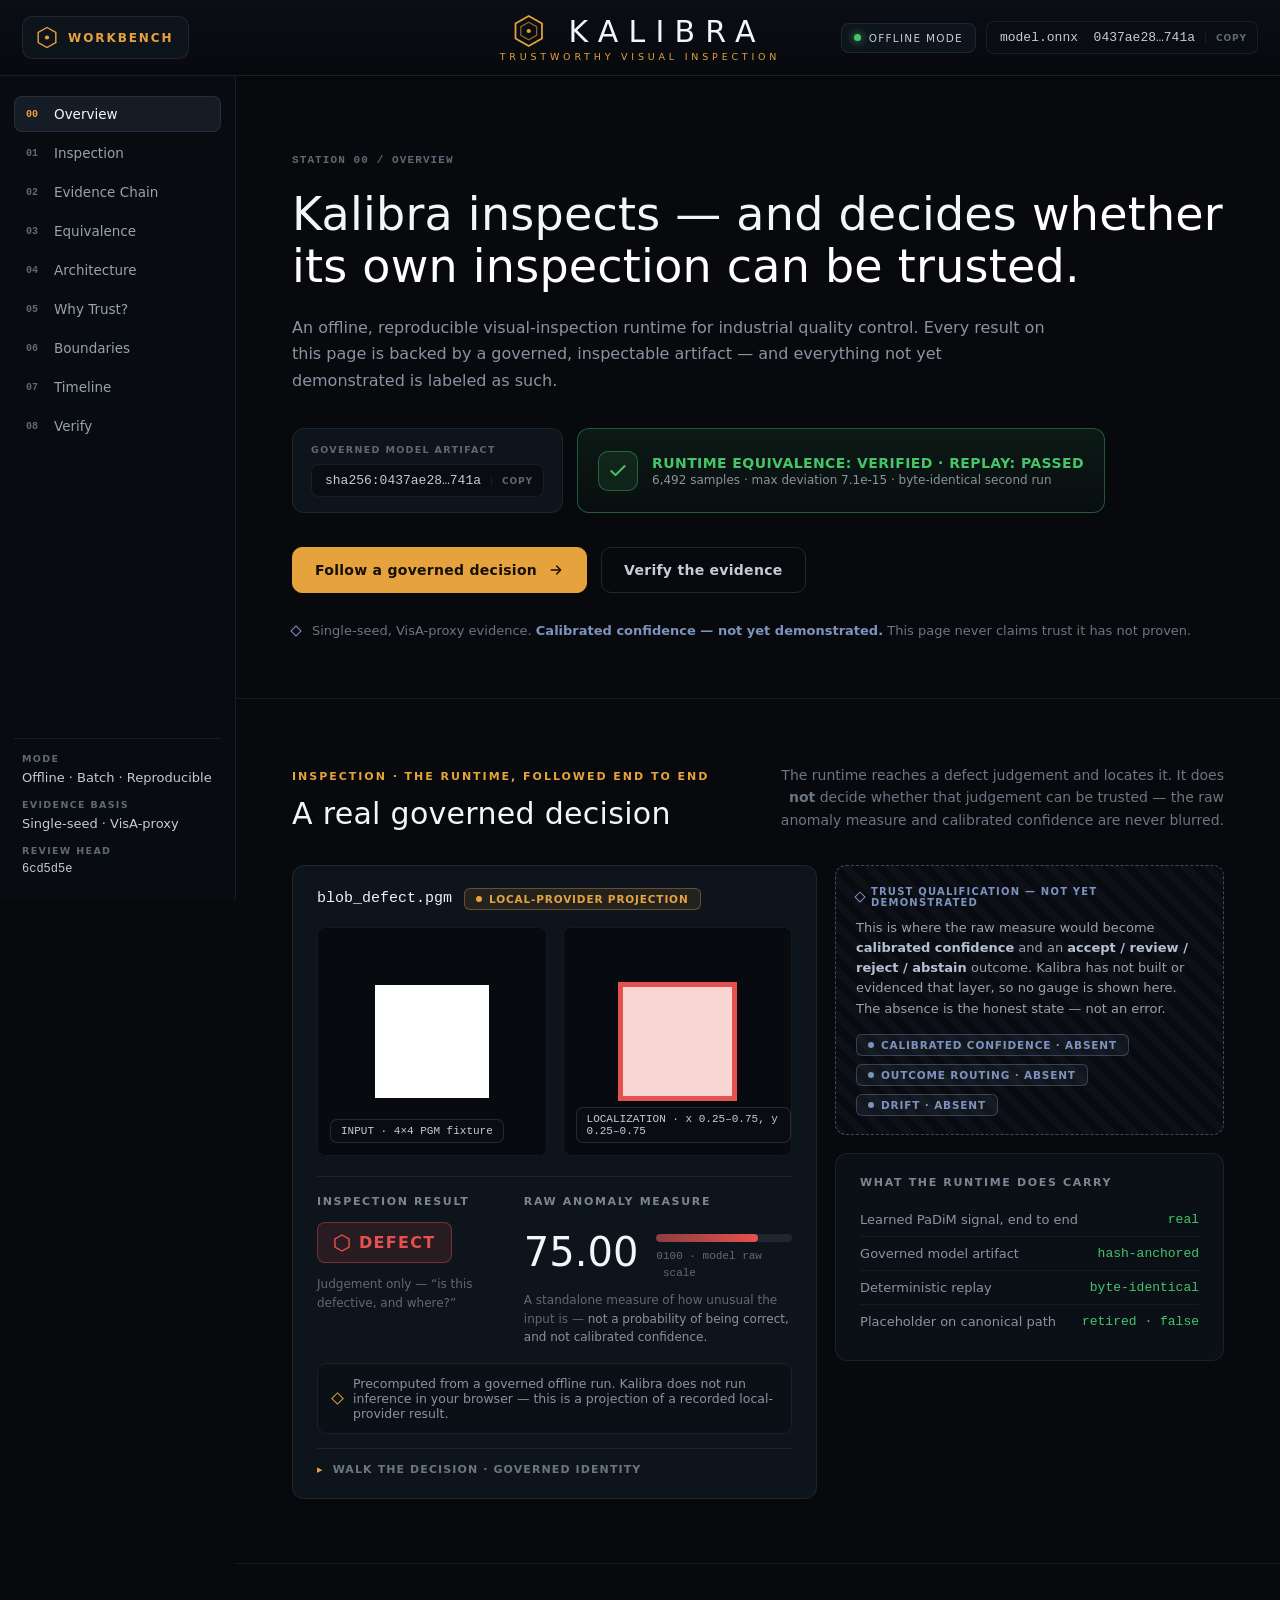
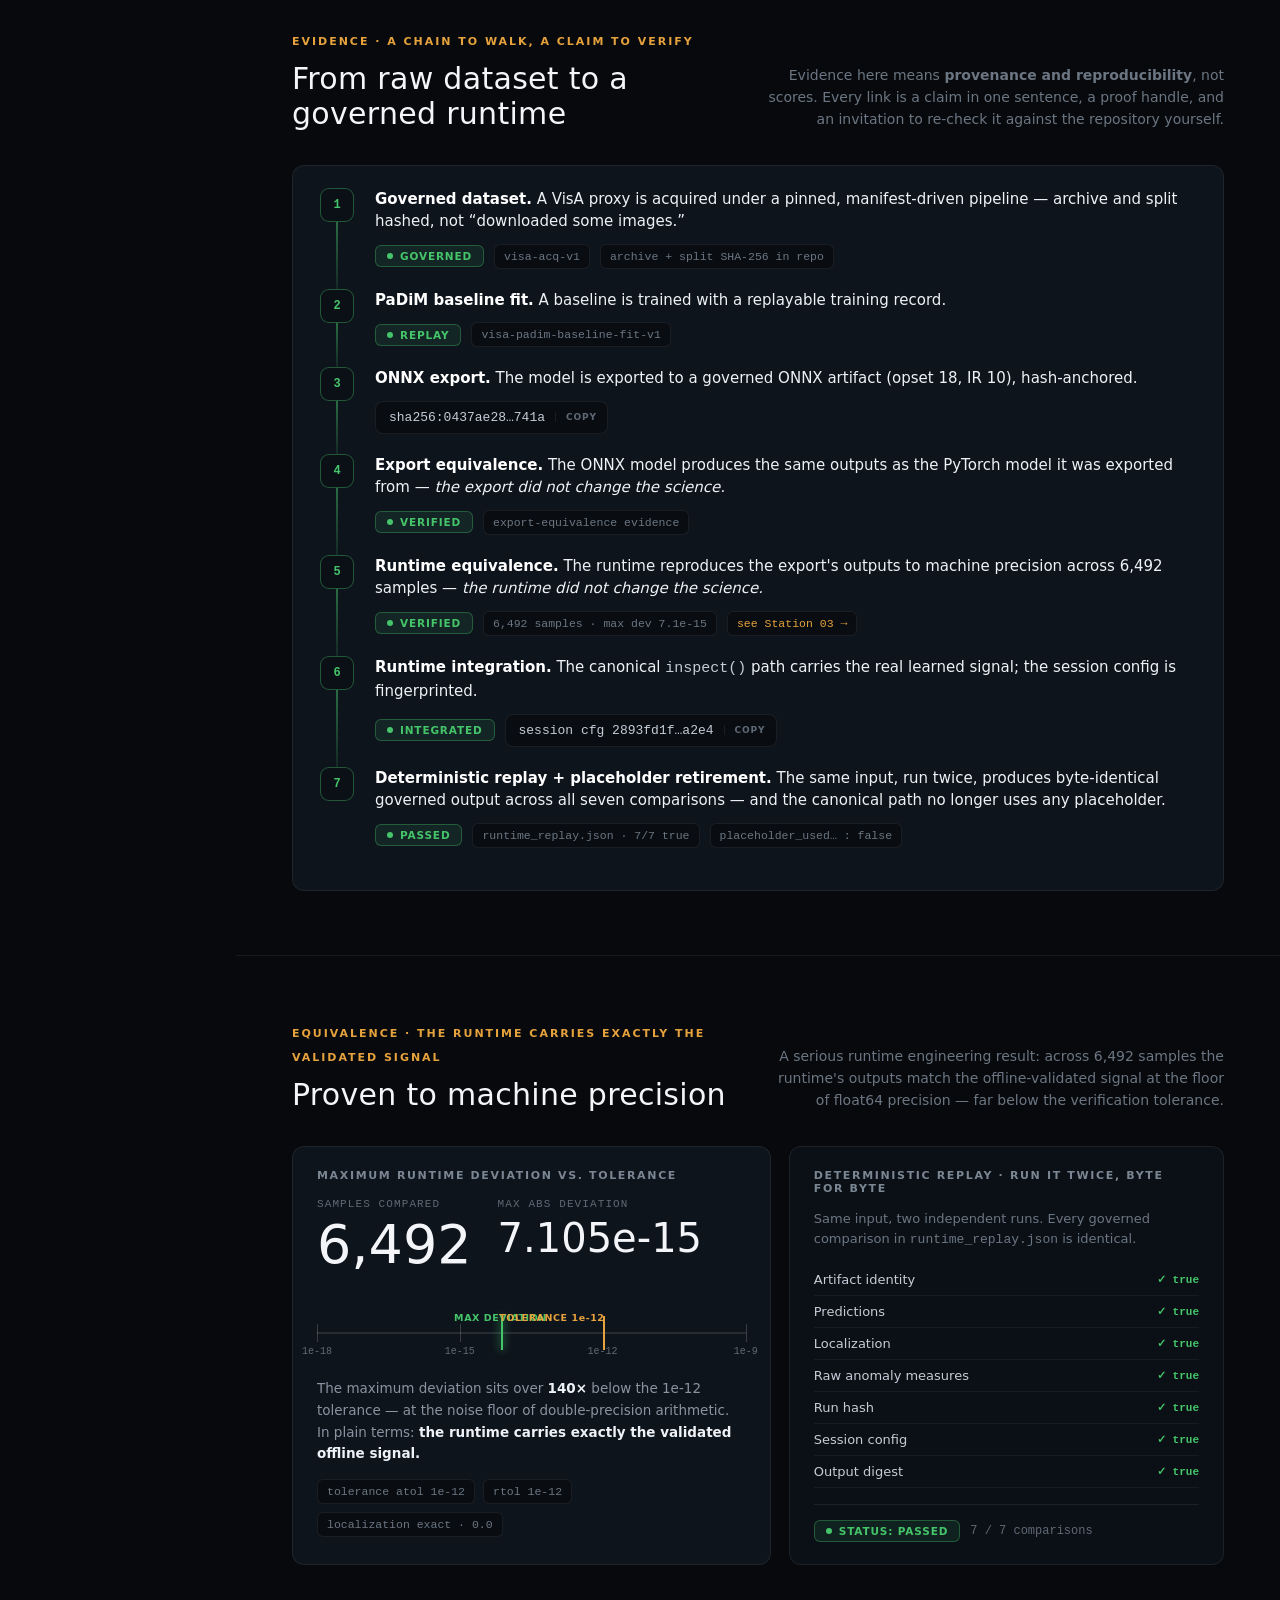
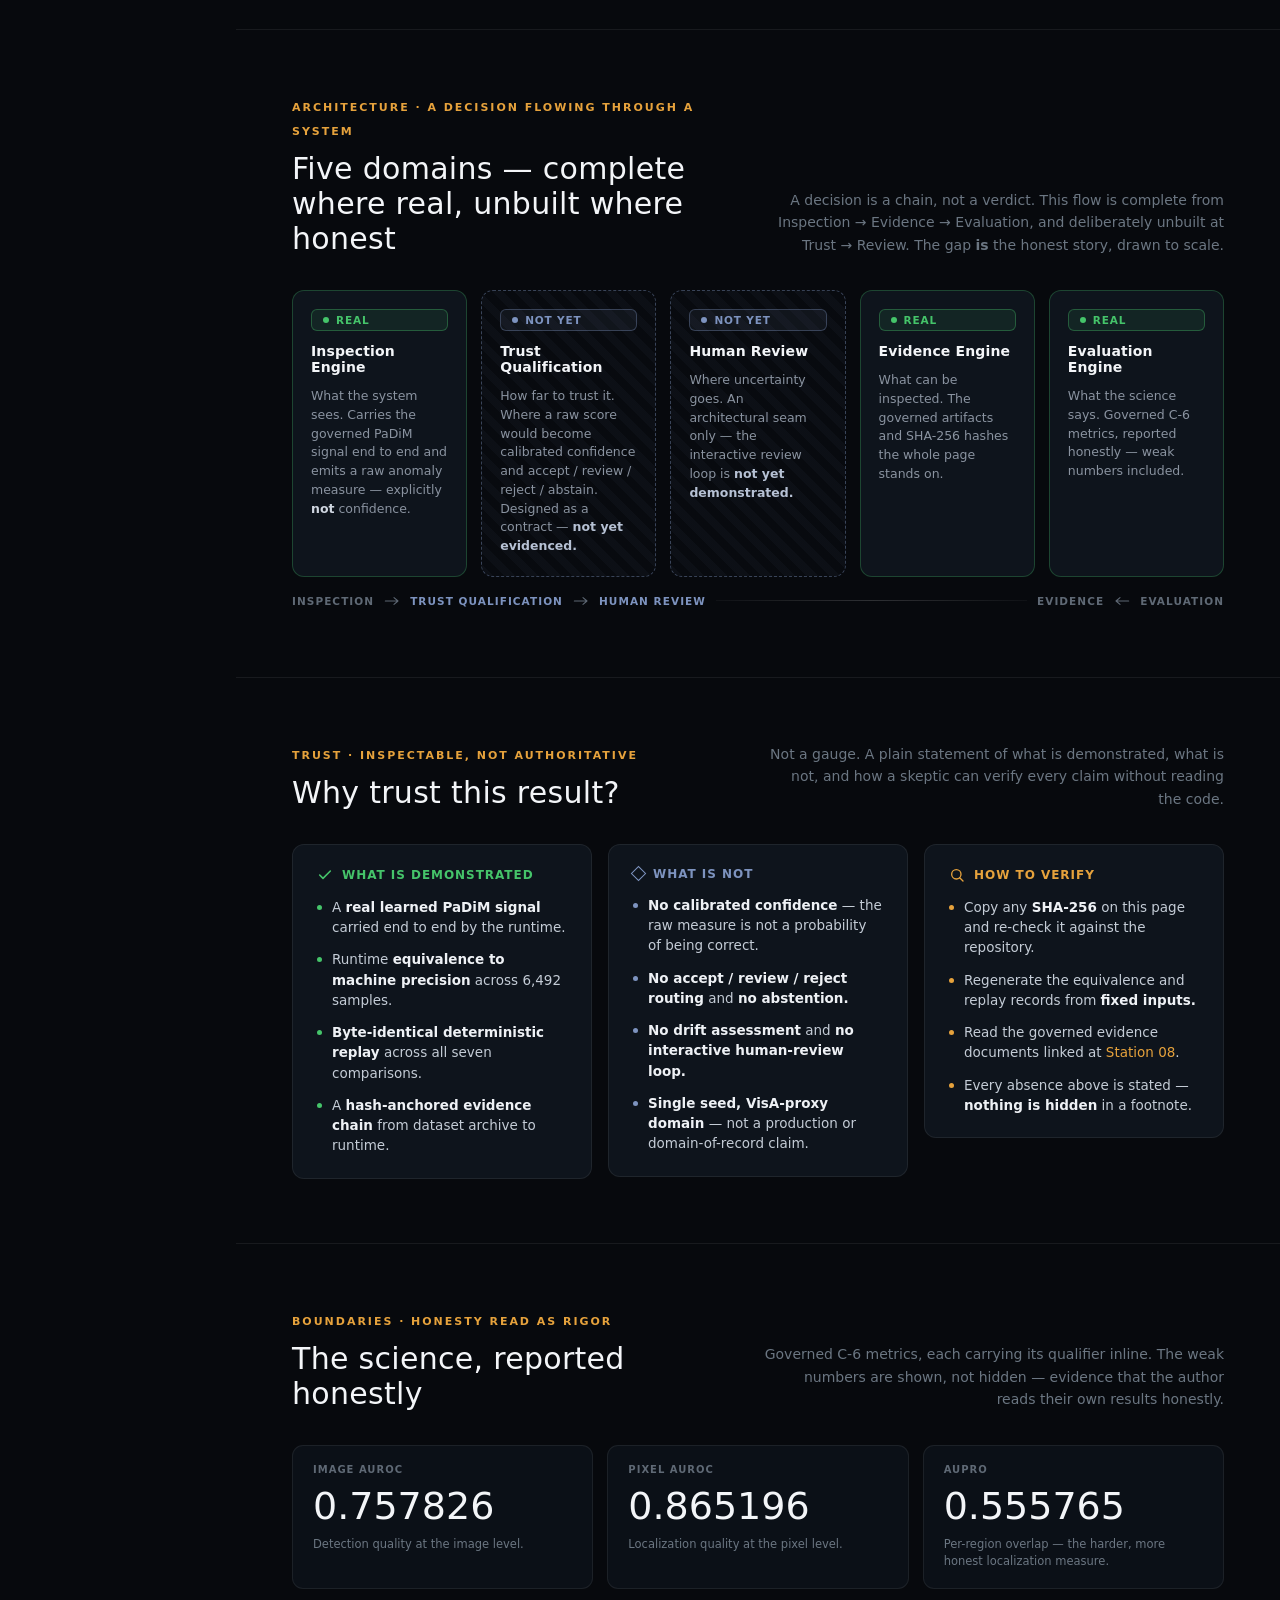
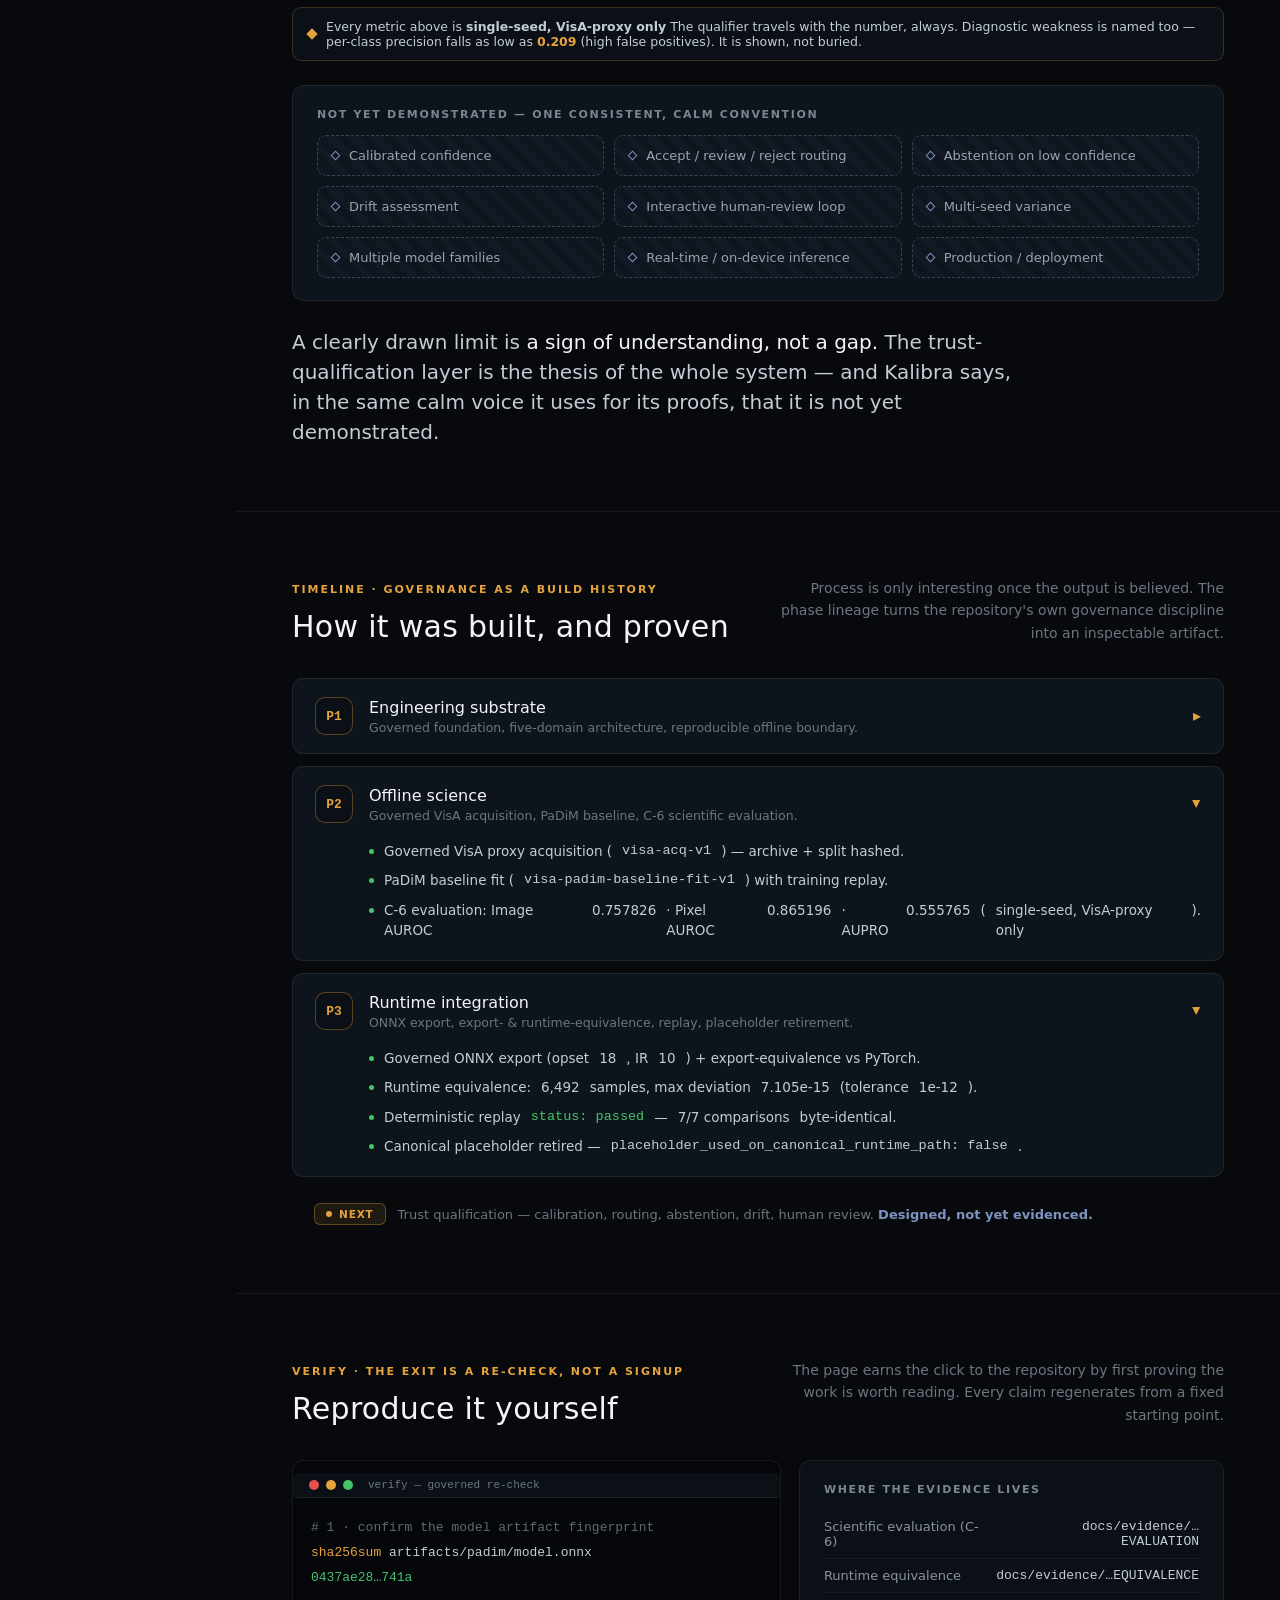
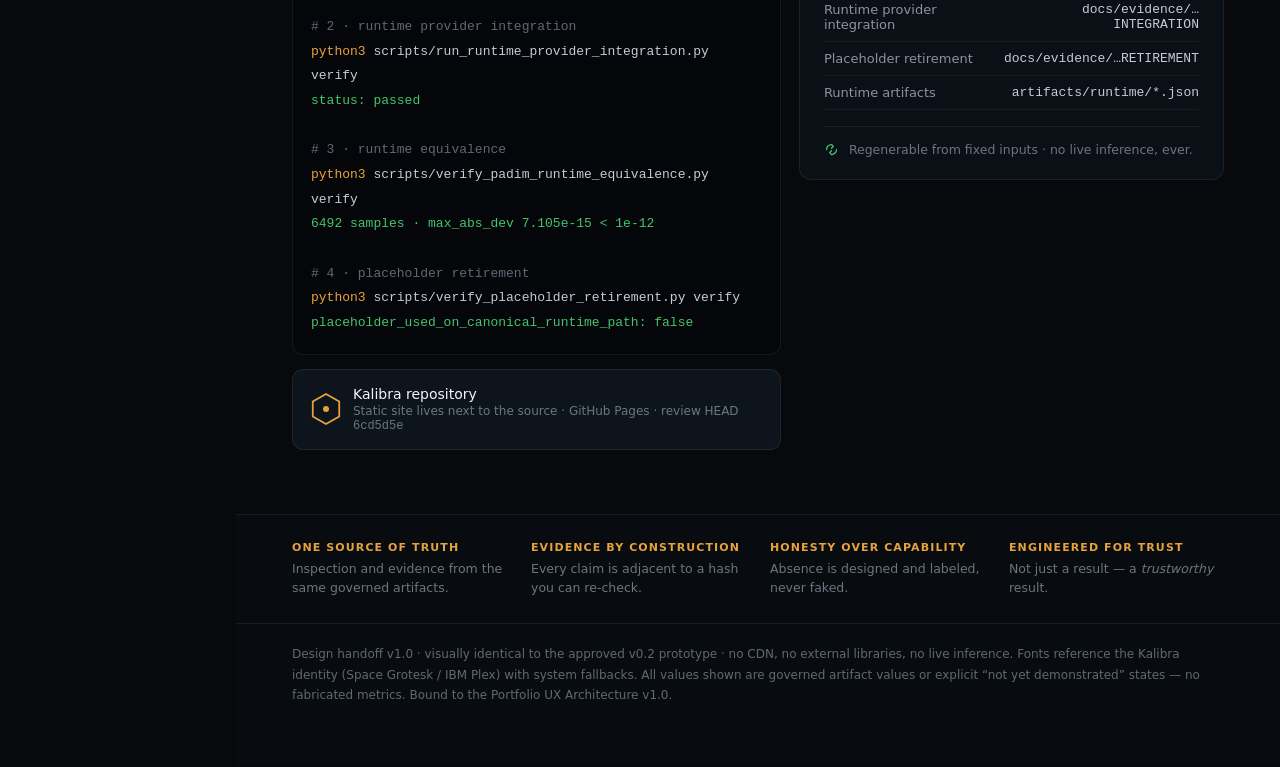
==== portfolio/index.html @ 410a81fe "feat: implement portfolio experience" ====
<!DOCTYPE html>
<html lang="en">
<head>
<meta charset="utf-8">
<meta name="viewport" content="width=device-width, initial-scale=1">
<title>Kalibra — Portfolio Experience</title>
<link rel="stylesheet" href="styles.css">
</head>
<body>

<!-- ============ HEADER ============ -->
<header class="top">
  <div class="brandchip">
    <svg width="20" height="23" viewBox="0 0 34 38" aria-hidden="true"><polygon points="17,2 32,10.5 32,27.5 17,36 2,27.5 2,10.5" fill="none" stroke="#e6a23c" stroke-width="2.4"></polygon><circle cx="17" cy="19" r="3.6" fill="#e6a23c"></circle></svg>
    <span>WORKBENCH</span>
  </div>
  <div class="wordmark">
    <div class="row">
      <svg width="30" height="34" viewBox="0 0 34 38" aria-hidden="true"><polygon points="17,2 32,10.5 32,27.5 17,36 2,27.5 2,10.5" fill="none" stroke="#e6a23c" stroke-width="2"></polygon><polygon points="17,9 26,14 26,24 17,29 8,24 8,14" fill="none" stroke="#e6a23c" stroke-width="1.4" opacity="0.6"></polygon><circle cx="17" cy="19" r="2.4" fill="#e6a23c"></circle></svg>
      <span class="name">KALIBRA</span>
    </div>
    <span class="tag">TRUSTWORTHY VISUAL INSPECTION</span>
  </div>
  <div class="head-right">
    <div class="chip" title="Offline, batch, locally reproducible"><span class="dot g"></span><span class="lbl" data-bind="meta.offline_mode" data-format="offline-mode">OFFLINE MODE</span></div>
    <div class="hashrow" onclick="kcopy(this,'0437ae28…741a')" title="model.onnx SHA-256 — click to copy" data-copy-bind="meta.model_sha256" data-copy="0437ae28e172489387da07c4bd1f0c6b1ed95f3970ca3c7fa1dcd55935bd741a">
      <span class="h" data-bind="meta.model_sha256_short" data-prefix="model.onnx&nbsp;&nbsp;">model.onnx  0437ae28…741a</span>
      <span class="k-copy"><span class="k-copy-label">copy</span></span>
    </div>
  </div>
</header>

<div class="shell">

  <!-- ============ NAV RAIL ============ -->
  <nav class="rail" id="rail">
    <a class="navitem active" data-target="hero"><span class="n">00</span><span>Overview</span></a>
    <a class="navitem" data-target="inspection"><span class="n">01</span><span>Inspection</span></a>
    <a class="navitem" data-target="evidence"><span class="n">02</span><span>Evidence Chain</span></a>
    <a class="navitem" data-target="equivalence"><span class="n">03</span><span>Equivalence</span></a>
    <a class="navitem" data-target="architecture"><span class="n">04</span><span>Architecture</span></a>
    <a class="navitem" data-target="trust"><span class="n">05</span><span>Why Trust?</span></a>
    <a class="navitem" data-target="boundaries"><span class="n">06</span><span>Boundaries</span></a>
    <a class="navitem" data-target="timeline"><span class="n">07</span><span>Timeline</span></a>
    <a class="navitem" data-target="repository"><span class="n">08</span><span>Verify</span></a>
    <div class="railfoot">
      <div class="blk"><div class="k">MODE</div><div class="v">Offline · Batch · Reproducible</div></div>
      <div class="blk"><div class="k">EVIDENCE BASIS</div><div class="v" data-bind="meta.evidence_basis">Single-seed · VisA-proxy</div></div>
      <div class="blk"><div class="k">REVIEW HEAD</div><div class="v mn" data-bind="meta.review_head">6cd5d5e</div></div>
    </div>
  </nav>

  <!-- ============ MAIN ============ -->
  <main>

    <!-- ===== 00 · HERO ===== -->
    <section class="stn" id="hero">
      <div class="hero-wrap hero">
        <span class="stn-num">STATION 00 / OVERVIEW</span>
        <h1 style="margin-top:18px">Kalibra inspects — and decides <b>whether its own inspection can be trusted.</b></h1>
        <p class="sub">An offline, reproducible visual-inspection runtime for industrial quality control. Every result on this page is backed by a governed, inspectable artifact — and everything not yet demonstrated is labeled as such.</p>

        <div class="identity-strip">
          <div class="idcell">
            <span class="k">Governed model artifact</span>
            <div class="hashrow" onclick="kcopy(this,'0437ae28…741a')" title="Click to copy SHA-256 prefix" data-copy-bind="meta.model_sha256" data-copy="0437ae28e172489387da07c4bd1f0c6b1ed95f3970ca3c7fa1dcd55935bd741a">
              <span class="h" data-bind="meta.model_sha256_short" data-prefix="sha256:">sha256:0437ae28…741a</span>
              <span class="k-copy"><span class="k-copy-label">copy</span></span>
            </div>
          </div>
          <div class="verdict-badge">
            <div class="seal">
              <svg width="20" height="20" viewBox="0 0 24 24" fill="none"><path d="M20 6L9 17l-5-5" stroke="#45c46a" stroke-width="2.4" stroke-linecap="round" stroke-linejoin="round"/></svg>
            </div>
            <div>
              <div class="vt" data-bind="meta.hero_proof_title">RUNTIME EQUIVALENCE: VERIFIED · REPLAY: PASSED</div>
              <div class="vs"><span data-bind="equivalence.samples_compared">6,492</span> samples · max deviation <span data-bind="equivalence.max_abs_deviation_short">7.1e-15</span> · <span data-bind="equivalence.replay.short_claim">byte-identical second run</span></div>
            </div>
          </div>
        </div>

        <div class="cta-row">
          <a class="cta primary" data-scroll="inspection">Follow a governed decision
            <svg width="16" height="16" viewBox="0 0 24 24" fill="none"><path d="M5 12h14M13 6l6 6-6 6" stroke="#161009" stroke-width="2.2" stroke-linecap="round" stroke-linejoin="round"/></svg>
          </a>
          <a class="cta ghost" data-scroll="evidence">Verify the evidence</a>
        </div>

        <div class="honest-line">
          <span class="sq"></span>
          <span><span data-bind="meta.evidence_basis_sentence">Single-seed, VisA-proxy evidence.</span> <b style="color:var(--slate)" data-bind="boundaries.primary_absence">Calibrated confidence — not yet demonstrated.</b> This page never claims trust it has not proven.</span>
        </div>
      </div>
    </section>

    <!-- ===== 01 · RUNTIME INSPECTION ===== -->
    <section class="stn" id="inspection" data-screen-label="Inspection">
      <div class="stn-head">
        <div>
          <span class="kick">Inspection · The runtime, followed end to end</span>
          <div class="stn-title">A real governed decision</div>
        </div>
        <p class="lede">The runtime reaches a defect judgement and locates it. It does <b>not</b> decide whether that judgement can be trusted — the raw anomaly measure and calibrated confidence are never blurred.</p>
      </div>

      <div class="insp-grid">
        <!-- left: the decision -->
        <div class="card">
          <div style="display:flex;align-items:center;gap:12px;margin-bottom:16px;flex-wrap:wrap">
            <span class="mono" style="font-size:15px;color:var(--ink2)" data-bind="runtime.input.name">blob_defect.pgm</span>
            <span class="st amber"><span class="sd"></span><span data-bind="runtime.input.projection_label">Local-provider projection</span></span>
          </div>

          <div style="display:flex;gap:16px">
            <div style="flex:1;min-width:0">
              <div class="frame">
                <img alt="Governed inspection input, rendered from the local-provider projection" src="data:image/svg+xml,%3Csvg%20xmlns=%22http://www.w3.org/2000/svg%22%20viewBox=%220%200%204%204%22%20shape-rendering=%22crispEdges%22%3E%3Crect%20width=%22100%25%22%20height=%22100%25%22%20fill=%22%23070a0e%22/%3E%3Crect%20x=%221%22%20y=%221%22%20width=%221%22%20height=%221%22%20fill=%22rgb%28255,255,255%29%22/%3E%3Crect%20x=%222%22%20y=%221%22%20width=%221%22%20height=%221%22%20fill=%22rgb%28255,255,255%29%22/%3E%3Crect%20x=%221%22%20y=%222%22%20width=%221%22%20height=%221%22%20fill=%22rgb%28255,255,255%29%22/%3E%3Crect%20x=%222%22%20y=%222%22%20width=%221%22%20height=%221%22%20fill=%22rgb%28255,255,255%29%22/%3E%3C/svg%3E">
                <div class="tag" data-bind="runtime.input.fixture_tag">INPUT · 4×4 PGM fixture</div>
              </div>
            </div>
            <div style="flex:1;min-width:0">
              <div class="frame">
                <img alt="Defect localization overlay" src="data:image/svg+xml,%3Csvg%20xmlns=%22http://www.w3.org/2000/svg%22%20viewBox=%220%200%204%204%22%20shape-rendering=%22crispEdges%22%3E%3Crect%20width=%22100%25%22%20height=%22100%25%22%20fill=%22%23070a0e%22/%3E%3Crect%20x=%221%22%20y=%221%22%20width=%221%22%20height=%221%22%20fill=%22rgb%28255,255,255%29%22/%3E%3Crect%20x=%222%22%20y=%221%22%20width=%221%22%20height=%221%22%20fill=%22rgb%28255,255,255%29%22/%3E%3Crect%20x=%221%22%20y=%222%22%20width=%221%22%20height=%221%22%20fill=%22rgb%28255,255,255%29%22/%3E%3Crect%20x=%222%22%20y=%222%22%20width=%221%22%20height=%221%22%20fill=%22rgb%28255,255,255%29%22/%3E%3Crect%20x=%221%22%20y=%221%22%20width=%222%22%20height=%222%22%20fill=%22%23e5514e%22%20fill-opacity=%220.24%22%20stroke=%22%23e5514e%22%20stroke-width=%220.08%22/%3E%3C/svg%3E">
                <div class="tag" data-bind="runtime.localization.display_label">LOCALIZATION · x 0.25–0.75, y 0.25–0.75</div>
              </div>
            </div>
          </div>

          <div style="height:1px;background:var(--line);margin:20px 0 18px"></div>

          <div style="display:grid;grid-template-columns:0.8fr 1.2fr;gap:28px;align-items:start">
            <div>
              <div class="card-k">Inspection result</div>
              <div style="display:inline-flex;align-items:center;gap:9px;background:rgba(229,81,78,0.12);border:1px solid rgba(229,81,78,0.4);border-radius:8px;padding:10px 16px">
                <svg width="16" height="18" viewBox="0 0 34 38"><polygon points="17,2 32,10.5 32,27.5 17,36 2,27.5 2,10.5" fill="none" stroke="#e5514e" stroke-width="3"></polygon></svg>
                <span style="font:600 16px var(--disp);letter-spacing:.08em;color:var(--red)" data-bind="runtime.verdict">DEFECT</span>
              </div>
              <p style="font:400 12px var(--body);color:var(--mut4);margin-top:12px;line-height:1.55">Judgement only — &ldquo;is this defective, and where?&rdquo;</p>
            </div>
            <div>
              <div class="card-k">Raw anomaly measure</div>
              <div style="display:flex;align-items:center;gap:18px">
                <span class="metric-big" data-bind="runtime.raw_anomaly_measure">75.00</span>
                <div style="flex:1">
                  <div class="bar"><i style="width:75%"></i></div>
                  <div style="display:flex;justify-content:space-between;margin-top:6px"><span class="mono" style="font-size:11px;color:var(--mut4)">0</span><span class="mono" style="font-size:11px;color:var(--mut4)" data-bind="runtime.raw_scale_max" data-suffix=" · model raw scale">100 · model raw scale</span></div>
                </div>
              </div>
              <p style="font:400 12px var(--body);color:var(--mut4);margin-top:10px;line-height:1.55">A standalone measure of how unusual the input is — <span style="color:var(--mut2)">not a probability of being correct, and not calibrated confidence.</span></p>
            </div>
          </div>

          <div class="precomp">
            <span class="sq"></span>
            <span data-bind="runtime.precomputed_note">Precomputed from a governed offline run. Kalibra does not run inference in your browser — this is a projection of a recorded local-provider result.</span>
          </div>

          <details class="disclose">
            <summary><span class="caret">▸</span> Walk the decision · governed identity</summary>
            <div style="margin-top:14px">
              <div class="kv"><span class="k">Model identity</span><span class="v" data-bind="runtime.model_identity">kalibra-padim-onnx-export-v1</span></div>
              <div class="kv"><span class="k">Model artifact</span><span class="v" data-bind="runtime.model_sha256_short" data-prefix="sha256:">sha256:0437ae28…741a</span></div>
              <div class="kv"><span class="k">Input content hash</span><span class="v" data-bind="runtime.input.content_hash_short">8b719296…0da45e</span></div>
              <div class="kv"><span class="k">Feature contract</span><span class="v" data-bind="runtime.feature_contract">…rgb64-bilinear-float64-patch8-v1</span></div>
              <div class="kv"><span class="k">Toolchain pin</span><span class="v" data-bind="runtime.toolchain">onnxruntime 1.19.2 · numpy 2.0.2 · python 3.9.6</span></div>
              <div class="kv"><span class="k">Determinism</span><span class="v" data-bind="runtime.determinism">single-thread · ORT_DISABLE_ALL · CPU EP</span></div>
            </div>
          </details>
        </div>

        <!-- right: trust — honestly empty -->
        <div class="grid">
          <div class="nyd">
            <div class="badge"><span class="sq"></span>Trust qualification — not yet demonstrated</div>
            <p>This is where the raw measure would become <b style="color:#b6c1d4">calibrated confidence</b> and an <b style="color:#b6c1d4">accept / review / reject / abstain</b> outcome. Kalibra has not built or evidenced that layer, so no gauge is shown here. The absence is the honest state — not an error.</p>
            <div style="display:flex;flex-wrap:wrap;gap:8px;margin-top:15px">
              <span class="st gap"><span class="sd"></span><span data-bind="runtime.trust.absent.0" data-suffix=" · absent">Calibrated confidence · absent</span></span>
              <span class="st gap"><span class="sd"></span><span data-bind="runtime.trust.absent.1" data-suffix=" · absent">Outcome routing · absent</span></span>
              <span class="st gap"><span class="sd"></span><span data-bind="runtime.trust.absent.2" data-suffix=" · absent">Drift · absent</span></span>
            </div>
          </div>

          <div class="card deep">
            <div class="card-k">What the runtime does carry</div>
            <div class="kv"><span class="k" data-bind="runtime.carried.0.name">Learned PaDiM signal, end to end</span><span class="v" style="color:var(--green)" data-bind="runtime.carried.0.status">real</span></div>
            <div class="kv"><span class="k" data-bind="runtime.carried.1.name">Governed model artifact</span><span class="v" style="color:var(--green)" data-bind="runtime.carried.1.status">hash-anchored</span></div>
            <div class="kv"><span class="k" data-bind="runtime.carried.2.name">Deterministic replay</span><span class="v" style="color:var(--green)" data-bind="runtime.carried.2.status">byte-identical</span></div>
            <div class="kv"><span class="k" data-bind="runtime.carried.3.name">Placeholder on canonical path</span><span class="v" style="color:var(--green)" data-bind="runtime.carried.3.status">retired · false</span></div>
          </div>
        </div>
      </div>
    </section>

    <!-- ===== 02 · EVIDENCE CHAIN ===== -->
    <section class="stn" id="evidence" data-screen-label="Evidence Chain">
      <div class="stn-head">
        <div>
          <span class="kick">Evidence · A chain to walk, a claim to verify</span>
          <div class="stn-title">From raw dataset to a governed runtime</div>
        </div>
        <p class="lede">Evidence here means <b>provenance and reproducibility</b>, not scores. Every link is a claim in one sentence, a proof handle, and an invitation to re-check it against the repository yourself.</p>
      </div>

      <div class="card chain">
        <div class="link">
          <div class="spine"><div class="node" data-bind="evidence.links.0.n">1</div><div class="stem"></div></div>
          <div class="body">
            <div class="claim"><b>Governed dataset.</b> A VisA proxy is acquired under a pinned, manifest-driven pipeline — archive and split hashed, not &ldquo;downloaded some images.&rdquo;</div>
            <div class="meta"><span class="st real"><span class="sd"></span><span data-bind="evidence.links.0.status">governed</span></span><span class="pathpill" data-bind="evidence.links.0.labels.0">visa-acq-v1</span><span class="pathpill" data-bind="evidence.links.0.labels.1">archive + split SHA-256 in repo</span></div>
          </div>
        </div>
        <div class="link">
          <div class="spine"><div class="node" data-bind="evidence.links.1.n">2</div><div class="stem"></div></div>
          <div class="body">
            <div class="claim"><b>PaDiM baseline fit.</b> A baseline is trained with a replayable training record.</div>
            <div class="meta"><span class="st real"><span class="sd"></span><span data-bind="evidence.links.1.status">replay</span></span><span class="pathpill" data-bind="evidence.links.1.labels.0">visa-padim-baseline-fit-v1</span></div>
          </div>
        </div>
        <div class="link">
          <div class="spine"><div class="node" data-bind="evidence.links.2.n">3</div><div class="stem"></div></div>
          <div class="body">
            <div class="claim"><b>ONNX export.</b> The model is exported to a governed ONNX artifact (opset 18, IR 10), hash-anchored.</div>
            <div class="meta">
              <div class="hashrow" onclick="kcopy(this,'0437ae28…741a')" data-copy-bind="evidence.links.2.copy_value" data-copy="0437ae28e172489387da07c4bd1f0c6b1ed95f3970ca3c7fa1dcd55935bd741a"><span class="h" data-bind="evidence.links.2.hash_short" data-prefix="sha256:">sha256:0437ae28…741a</span><span class="k-copy"><span class="k-copy-label">copy</span></span></div>
            </div>
          </div>
        </div>
        <div class="link">
          <div class="spine"><div class="node" data-bind="evidence.links.3.n">4</div><div class="stem"></div></div>
          <div class="body">
            <div class="claim"><b>Export equivalence.</b> The ONNX model produces the same outputs as the PyTorch model it was exported from — <i>the export did not change the science.</i></div>
            <div class="meta"><span class="st real"><span class="sd"></span><span data-bind="evidence.links.3.status">verified</span></span><span class="pathpill" data-bind="evidence.links.3.labels.0">export-equivalence evidence</span></div>
          </div>
        </div>
        <div class="link">
          <div class="spine"><div class="node" data-bind="evidence.links.4.n">5</div><div class="stem"></div></div>
          <div class="body">
            <div class="claim"><b>Runtime equivalence.</b> The runtime reproduces the export's outputs to machine precision across 6,492 samples — <i>the runtime did not change the science.</i></div>
            <div class="meta"><span class="st real"><span class="sd"></span><span data-bind="evidence.links.4.status">verified</span></span><span class="pathpill" data-bind="evidence.links.4.labels.0">6,492 samples · max dev 7.1e-15</span><a class="pathpill" data-scroll="equivalence" style="color:var(--amber);cursor:pointer">see Station 03 →</a></div>
          </div>
        </div>
        <div class="link">
          <div class="spine"><div class="node" data-bind="evidence.links.5.n">6</div><div class="stem"></div></div>
          <div class="body">
            <div class="claim"><b>Runtime integration.</b> The canonical <span class="mono" style="color:var(--mut)">inspect()</span> path carries the real learned signal; the session config is fingerprinted.</div>
            <div class="meta"><span class="st real"><span class="sd"></span><span data-bind="evidence.links.5.status">integrated</span></span>
              <div class="hashrow" onclick="kcopy(this,'2893fd…a2e4')" data-copy-bind="evidence.links.5.copy_value" data-copy="2893fd1fc592cb831bfccd9d53c3e784a5aba4ffdfbb58ad4de32eb512c4a2e4"><span class="h" data-bind="evidence.links.5.hash_short" data-prefix="session cfg ">session cfg 2893fd1f…a2e4</span><span class="k-copy"><span class="k-copy-label">copy</span></span></div>
            </div>
          </div>
        </div>
        <div class="link">
          <div class="spine"><div class="node" data-bind="evidence.links.6.n">7</div></div>
          <div class="body">
            <div class="claim"><b>Deterministic replay + placeholder retirement.</b> The same input, run twice, produces byte-identical governed output across all seven comparisons — and the canonical path no longer uses any placeholder.</div>
            <div class="meta"><span class="st real"><span class="sd"></span><span data-bind="evidence.links.6.status">passed</span></span><span class="pathpill" data-bind="evidence.links.6.labels.0">runtime_replay.json · 7/7 true</span><span class="pathpill" data-bind="evidence.links.6.labels.1">placeholder_used… : false</span></div>
          </div>
        </div>
      </div>
    </section>

    <!-- ===== 03 · RUNTIME EQUIVALENCE ===== -->
    <section class="stn" id="equivalence" data-screen-label="Runtime Equivalence">
      <div class="stn-head">
        <div>
          <span class="kick">Equivalence · The runtime carries exactly the validated signal</span>
          <div class="stn-title">Proven to machine precision</div>
        </div>
        <p class="lede">A serious runtime engineering result: across 6,492 samples the runtime's outputs match the offline-validated signal at the floor of float64 precision — far below the verification tolerance.</p>
      </div>

      <div class="eq-grid">
        <div class="card">
          <div class="card-k">Maximum runtime deviation vs. tolerance</div>
          <div style="display:flex;align-items:baseline;gap:26px;flex-wrap:wrap">
            <div>
              <div class="mono" style="font-size:11px;color:var(--mut4);letter-spacing:.1em;margin-bottom:6px">SAMPLES COMPARED</div>
              <span class="bignum" data-bind="equivalence.samples_compared">6,492</span>
            </div>
            <div>
              <div class="mono" style="font-size:11px;color:var(--mut4);letter-spacing:.1em;margin-bottom:6px">MAX ABS DEVIATION</div>
              <span class="bignum" style="font-size:40px" data-bind="equivalence.max_abs_deviation">7.105e-15</span>
            </div>
          </div>

          <div class="axis">
            <div class="track"></div>
            <!-- log axis 1e-18 .. 1e-9 mapped 0..100% -->
            <div class="tick" style="left:0%"></div><div class="tlab" style="left:0%">1e-18</div>
            <div class="tick" style="left:33.3%"></div><div class="tlab" style="left:33.3%">1e-15</div>
            <div class="tick" style="left:66.6%"></div><div class="tlab" style="left:66.6%">1e-12</div>
            <div class="tick" style="left:100%"></div><div class="tlab" style="left:100%">1e-9</div>
            <!-- max deviation 7.1e-15 -> log10=-14.15 -> (−14.15+18)/9 = 42.8% -->
            <div class="marker" style="left:42.8%;background:var(--green);box-shadow:0 0 8px var(--green)"><div class="mlab" style="color:var(--green)">MAX DEVIATION</div></div>
            <!-- tolerance 1e-12 -> 66.6% -->
            <div class="marker" style="left:66.6%;background:var(--amber)"><div class="mlab" style="left:auto;right:0;transform:none;text-align:right;color:var(--amber)">TOLERANCE 1e-12</div></div>
          </div>

          <p style="font:400 13.5px var(--body);color:var(--mut2);margin-top:10px;line-height:1.6">
            The maximum deviation sits over <b style="color:var(--ink2)" data-bind="equivalence.deviation_ratio_below_tolerance">140×</b> below the <span data-bind="equivalence.atol">1e-12</span> tolerance — at the noise floor of double-precision arithmetic. In plain terms: <b style="color:var(--ink2)">the runtime carries exactly the validated offline signal.</b>
          </p>
          <div style="display:flex;flex-wrap:wrap;gap:8px;margin-top:14px">
            <span class="pathpill" data-bind="equivalence.atol" data-prefix="tolerance atol ">tolerance atol 1e-12</span>
            <span class="pathpill" data-bind="equivalence.rtol" data-prefix="rtol ">rtol 1e-12</span>
            <span class="pathpill" data-bind="equivalence.localization_exact" data-prefix="localization exact · ">localization exact · 0.0</span>
          </div>
        </div>

        <div class="card deep">
          <div class="card-k">Deterministic replay · run it twice, byte for byte</div>
          <p style="font:400 13px var(--body);color:var(--mut3);margin-bottom:14px;line-height:1.55">Same input, two independent runs. Every governed comparison in <span class="mono">runtime_replay.json</span> is identical.</p>
          <div class="replay-row"><span data-bind="equivalence.replay.comparisons.0.name">Artifact identity</span><span class="t" data-bind="equivalence.replay.comparisons.0.value" data-format="bool-check">✓ true</span></div>
          <div class="replay-row"><span data-bind="equivalence.replay.comparisons.1.name">Predictions</span><span class="t" data-bind="equivalence.replay.comparisons.1.value" data-format="bool-check">✓ true</span></div>
          <div class="replay-row"><span data-bind="equivalence.replay.comparisons.2.name">Localization</span><span class="t" data-bind="equivalence.replay.comparisons.2.value" data-format="bool-check">✓ true</span></div>
          <div class="replay-row"><span data-bind="equivalence.replay.comparisons.3.name">Raw anomaly measures</span><span class="t" data-bind="equivalence.replay.comparisons.3.value" data-format="bool-check">✓ true</span></div>
          <div class="replay-row"><span data-bind="equivalence.replay.comparisons.4.name">Run hash</span><span class="t" data-bind="equivalence.replay.comparisons.4.value" data-format="bool-check">✓ true</span></div>
          <div class="replay-row"><span data-bind="equivalence.replay.comparisons.5.name">Session config</span><span class="t" data-bind="equivalence.replay.comparisons.5.value" data-format="bool-check">✓ true</span></div>
          <div class="replay-row"><span data-bind="equivalence.replay.comparisons.6.name">Output digest</span><span class="t" data-bind="equivalence.replay.comparisons.6.value" data-format="bool-check">✓ true</span></div>
          <div style="display:flex;align-items:center;gap:10px;margin-top:16px;padding-top:15px;border-top:1px solid var(--line)">
            <span class="st real"><span class="sd"></span><span data-bind="equivalence.replay.status" data-prefix="status: ">status: passed</span></span>
            <span class="mono" style="font-size:12px;color:var(--mut4)" data-bind="equivalence.replay.comparison_count_label">7 / 7 comparisons</span>
          </div>
        </div>
      </div>
    </section>

    <!-- ===== 04 · ARCHITECTURE ===== -->
    <section class="stn" id="architecture" data-screen-label="Architecture">
      <div class="stn-head">
        <div>
          <span class="kick">Architecture · A decision flowing through a system</span>
          <div class="stn-title">Five domains — complete where real, unbuilt where honest</div>
        </div>
        <p class="lede">A decision is a chain, not a verdict. This flow is complete from Inspection → Evidence → Evaluation, and deliberately unbuilt at Trust → Review. The gap <b>is</b> the honest story, drawn to scale.</p>
      </div>

      <div class="arch">
        <div class="domain real">
          <span class="st real"><span class="sd"></span><span data-bind="architecture.domains.0.status_label">Real</span></span>
          <div class="dn" data-bind="architecture.domains.0.name">Inspection Engine</div>
          <div class="role">What the system sees. Carries the governed PaDiM signal end to end and emits a raw anomaly measure — explicitly <b style="color:#cfd6e0">not</b> confidence.</div>
        </div>
        <div class="domain gap">
          <span class="st gap"><span class="sd"></span><span data-bind="architecture.domains.1.status_label">Not yet</span></span>
          <div class="dn" data-bind="architecture.domains.1.name">Trust Qualification</div>
          <div class="role">How far to trust it. Where a raw score would become calibrated confidence and accept / review / reject / abstain. Designed as a contract — <b style="color:#b6c1d4">not yet evidenced.</b></div>
        </div>
        <div class="domain gap">
          <span class="st gap"><span class="sd"></span><span data-bind="architecture.domains.2.status_label">Not yet</span></span>
          <div class="dn" data-bind="architecture.domains.2.name">Human Review</div>
          <div class="role">Where uncertainty goes. An architectural seam only — the interactive review loop is <b style="color:#b6c1d4">not yet demonstrated.</b></div>
        </div>
        <div class="domain real">
          <span class="st real"><span class="sd"></span><span data-bind="architecture.domains.3.status_label">Real</span></span>
          <div class="dn" data-bind="architecture.domains.3.name">Evidence Engine</div>
          <div class="role">What can be inspected. The governed artifacts and SHA-256 hashes the whole page stands on.</div>
        </div>
        <div class="domain real">
          <span class="st real"><span class="sd"></span><span data-bind="architecture.domains.4.status_label">Real</span></span>
          <div class="dn" data-bind="architecture.domains.4.name">Evaluation Engine</div>
          <div class="role">What the science says. Governed C-6 metrics, reported honestly — weak numbers included.</div>
        </div>
      </div>

      <div class="archflow">
        <span data-bind="architecture.flow.0">Inspection</span>
        <svg width="16" height="12" viewBox="0 0 24 16" fill="none"><path d="M2 8h18M15 3l6 5-6 5" stroke="#5f6975" stroke-width="1.6" stroke-linecap="round" stroke-linejoin="round"/></svg>
        <span style="color:var(--slate)" data-bind="architecture.flow.1">Trust Qualification</span>
        <svg width="16" height="12" viewBox="0 0 24 16" fill="none"><path d="M2 8h18M15 3l6 5-6 5" stroke="#5f6975" stroke-width="1.6" stroke-linecap="round" stroke-linejoin="round"/></svg>
        <span style="color:var(--slate)" data-bind="architecture.flow.2">Human Review</span>
        <span class="ar"></span>
        <span data-bind="architecture.flow.3">Evidence</span>
        <svg width="16" height="12" viewBox="0 0 24 16" fill="none"><path d="M22 8H4M9 3L3 8l6 5" stroke="#5f6975" stroke-width="1.6" stroke-linecap="round" stroke-linejoin="round"/></svg>
        <span data-bind="architecture.flow.4">Evaluation</span>
      </div>
    </section>

    <!-- ===== 05 · WHY TRUST ===== -->
    <section class="stn" id="trust" data-screen-label="Why Trust This Result">
      <div class="stn-head">
        <div>
          <span class="kick">Trust · Inspectable, not authoritative</span>
          <div class="stn-title">Why trust this result?</div>
        </div>
        <p class="lede">Not a gauge. A plain statement of what is demonstrated, what is not, and how a skeptic can verify every claim without reading the code.</p>
      </div>

      <div class="three">
        <div class="card">
          <div class="col-h" style="color:var(--green)">
            <svg width="16" height="16" viewBox="0 0 24 24" fill="none"><path d="M20 6L9 17l-5-5" stroke="#45c46a" stroke-width="2.4" stroke-linecap="round" stroke-linejoin="round"/></svg>
            What is demonstrated
          </div>
          <ul>
            <li><span class="m" style="background:var(--green)"></span><span>A <b>real learned PaDiM signal</b> carried end to end by the runtime.</span></li>
            <li><span class="m" style="background:var(--green)"></span><span>Runtime <b>equivalence to machine precision</b> across 6,492 samples.</span></li>
            <li><span class="m" style="background:var(--green)"></span><span><b>Byte-identical deterministic replay</b> across all seven comparisons.</span></li>
            <li><span class="m" style="background:var(--green)"></span><span>A <b>hash-anchored evidence chain</b> from dataset archive to runtime.</span></li>
          </ul>
        </div>
        <div class="card">
          <div class="col-h" style="color:var(--slate)">
            <span class="sq" style="width:11px;height:11px;border:1.5px solid var(--slate);transform:rotate(45deg);display:inline-block"></span>
            What is not
          </div>
          <ul>
            <li><span class="m" style="background:var(--slate)"></span><span><b>No calibrated confidence</b> — the raw measure is not a probability of being correct.</span></li>
            <li><span class="m" style="background:var(--slate)"></span><span><b>No accept / review / reject routing</b> and <b>no abstention.</b></span></li>
            <li><span class="m" style="background:var(--slate)"></span><span><b>No drift assessment</b> and <b>no interactive human-review loop.</b></span></li>
            <li><span class="m" style="background:var(--slate)"></span><span><b>Single seed, VisA-proxy domain</b> — not a production or domain-of-record claim.</span></li>
          </ul>
        </div>
        <div class="card">
          <div class="col-h" style="color:var(--amber)">
            <svg width="16" height="16" viewBox="0 0 24 24" fill="none"><circle cx="11" cy="11" r="7" stroke="#e6a23c" stroke-width="2"/><path d="M16 16l5 5" stroke="#e6a23c" stroke-width="2" stroke-linecap="round"/></svg>
            How to verify
          </div>
          <ul>
            <li><span class="m" style="background:var(--amber)"></span><span>Copy any <b>SHA-256</b> on this page and re-check it against the repository.</span></li>
            <li><span class="m" style="background:var(--amber)"></span><span>Regenerate the equivalence and replay records from <b>fixed inputs.</b></span></li>
            <li><span class="m" style="background:var(--amber)"></span><span>Read the governed evidence documents linked at <a data-scroll="repository" style="cursor:pointer">Station 08</a>.</span></li>
            <li><span class="m" style="background:var(--amber)"></span><span>Every absence above is stated — <b>nothing is hidden</b> in a footnote.</span></li>
          </ul>
        </div>
      </div>
    </section>

    <!-- ===== 06 · SCIENTIFIC BOUNDARIES ===== -->
    <section class="stn" id="boundaries" data-screen-label="Scientific Boundaries">
      <div class="stn-head">
        <div>
          <span class="kick">Boundaries · Honesty read as rigor</span>
          <div class="stn-title">The science, reported honestly</div>
        </div>
        <p class="lede">Governed C-6 metrics, each carrying its qualifier inline. The weak numbers are shown, not hidden — evidence that the author reads their own results honestly.</p>
      </div>

      <div class="metrics">
        <div class="metric">
          <div class="mn" data-bind="evaluation.metrics.0.name">Image AUROC</div>
          <div class="mv" data-bind="evaluation.metrics.0.value">0.757826</div>
          <div class="mq" data-bind="evaluation.metrics.0.note">Detection quality at the image level.</div>
        </div>
        <div class="metric">
          <div class="mn" data-bind="evaluation.metrics.1.name">Pixel AUROC</div>
          <div class="mv" data-bind="evaluation.metrics.1.value">0.865196</div>
          <div class="mq" data-bind="evaluation.metrics.1.note">Localization quality at the pixel level.</div>
        </div>
        <div class="metric">
          <div class="mn" data-bind="evaluation.metrics.2.name">AUPRO</div>
          <div class="mv" data-bind="evaluation.metrics.2.value">0.555765</div>
          <div class="mq" data-bind="evaluation.metrics.2.note">Per-region overlap — the harder, more honest localization measure.</div>
        </div>
      </div>

      <div class="qualbar">
        <span class="sq"></span>
        <span>Every metric above is <b style="color:var(--mut)" data-bind="evaluation.qualifier">single-seed, VisA-proxy only</b> The qualifier travels with the number, always. Diagnostic weakness is named too — per-class precision falls as low as <b style="color:var(--amber)" data-bind="evaluation.weakest_precision">0.209</b> (high false positives). It is shown, not buried.</span>
      </div>

      <div class="card">
        <div class="card-k">Not yet demonstrated — one consistent, calm convention</div>
        <div class="nyd-list">
          <div class="nyd-item"><span class="sq"></span><span data-bind="boundaries.not_yet_demonstrated.0">Calibrated confidence</span></div>
          <div class="nyd-item"><span class="sq"></span><span data-bind="boundaries.not_yet_demonstrated.1">Accept / review / reject routing</span></div>
          <div class="nyd-item"><span class="sq"></span><span data-bind="boundaries.not_yet_demonstrated.2">Abstention on low confidence</span></div>
          <div class="nyd-item"><span class="sq"></span><span data-bind="boundaries.not_yet_demonstrated.3">Drift assessment</span></div>
          <div class="nyd-item"><span class="sq"></span><span data-bind="boundaries.not_yet_demonstrated.4">Interactive human-review loop</span></div>
          <div class="nyd-item"><span class="sq"></span><span data-bind="boundaries.not_yet_demonstrated.5">Multi-seed variance</span></div>
          <div class="nyd-item"><span class="sq"></span><span data-bind="boundaries.not_yet_demonstrated.6">Multiple model families</span></div>
          <div class="nyd-item"><span class="sq"></span><span data-bind="boundaries.not_yet_demonstrated.7">Real-time / on-device inference</span></div>
          <div class="nyd-item"><span class="sq"></span><span data-bind="boundaries.not_yet_demonstrated.8">Production / deployment</span></div>
        </div>
      </div>

      <p class="reframe">A clearly drawn limit is <b data-bind="boundaries.reframe_emphasis">a sign of understanding, not a gap.</b> The trust-qualification layer is the thesis of the whole system — and Kalibra says, in the same calm voice it uses for its proofs, that it is not yet demonstrated.</p>
    </section>

    <!-- ===== 07 · ENGINEERING TIMELINE ===== -->
    <section class="stn" id="timeline" data-screen-label="Engineering Timeline">
      <div class="stn-head">
        <div>
          <span class="kick">Timeline · Governance as a build history</span>
          <div class="stn-title">How it was built, and proven</div>
        </div>
        <p class="lede">Process is only interesting once the output is believed. The phase lineage turns the repository's own governance discipline into an inspectable artifact.</p>
      </div>

      <div class="tl">
        <details class="phase">
          <summary>
            <div class="pnum" data-bind="timeline.phases.0.id">P1</div>
            <div><div class="pt" data-bind="timeline.phases.0.title">Engineering substrate</div><div class="ps" data-bind="timeline.phases.0.subtitle">Governed foundation, five-domain architecture, reproducible offline boundary.</div></div>
            <span class="caret">▸</span>
          </summary>
          <div class="detail">
            <div class="di"><span class="m"></span><span data-bind="timeline.phases.0.items.0">Offline, batch, locally reproducible system boundary defined.</span></div>
            <div class="di"><span class="m"></span><span data-bind="timeline.phases.0.items.1">Five engineering domains established as architectural boundaries.</span></div>
            <div class="di"><span class="m"></span><span data-bind="timeline.phases.0.items.2">SHA-256 governance introduced across every artifact.</span></div>
          </div>
        </details>
        <details class="phase" open>
          <summary>
            <div class="pnum" data-bind="timeline.phases.1.id">P2</div>
            <div><div class="pt" data-bind="timeline.phases.1.title">Offline science</div><div class="ps" data-bind="timeline.phases.1.subtitle">Governed VisA acquisition, PaDiM baseline, C-6 scientific evaluation.</div></div>
            <span class="caret">▸</span>
          </summary>
          <div class="detail">
            <div class="di"><span class="m"></span>Governed VisA proxy acquisition (<span class="mono" style="color:var(--mut)" data-bind="timeline.phases.1.labels.0">visa-acq-v1</span>) — archive + split hashed.</div>
            <div class="di"><span class="m"></span>PaDiM baseline fit (<span class="mono" style="color:var(--mut)" data-bind="timeline.phases.1.labels.1">visa-padim-baseline-fit-v1</span>) with training replay.</div>
            <div class="di"><span class="m"></span>C-6 evaluation: Image AUROC <span data-bind="evaluation.metrics.0.value">0.757826</span> · Pixel AUROC <span data-bind="evaluation.metrics.1.value">0.865196</span> · AUPRO <span data-bind="evaluation.metrics.2.value">0.555765</span> (<span data-bind="evaluation.qualifier">single-seed, VisA-proxy only</span>).</div>
          </div>
        </details>
        <details class="phase" open>
          <summary>
            <div class="pnum" data-bind="timeline.phases.2.id">P3</div>
            <div><div class="pt" data-bind="timeline.phases.2.title">Runtime integration</div><div class="ps" data-bind="timeline.phases.2.subtitle">ONNX export, export- &amp; runtime-equivalence, replay, placeholder retirement.</div></div>
            <span class="caret">▸</span>
          </summary>
          <div class="detail">
            <div class="di"><span class="m"></span>Governed ONNX export (opset <span data-bind="evidence.onnx.opset">18</span>, IR <span data-bind="evidence.onnx.ir_version">10</span>) + export-equivalence vs PyTorch.</div>
            <div class="di"><span class="m"></span>Runtime equivalence: <span data-bind="equivalence.samples_compared">6,492</span> samples, max deviation <span data-bind="equivalence.max_abs_deviation">7.105e-15</span> (tolerance <span data-bind="equivalence.atol">1e-12</span>).</div>
            <div class="di"><span class="m"></span>Deterministic replay <span class="mono" style="color:var(--green)" data-bind="equivalence.replay.status" data-prefix="status: ">status: passed</span> — <span data-bind="equivalence.replay.compact_comparison_count_label">7/7 comparisons</span> byte-identical.</div>
            <div class="di"><span class="m"></span>Canonical placeholder retired — <span class="mono" style="color:var(--mut)" data-bind="runtime.carried.3.source_field">placeholder_used_on_canonical_runtime_path: false</span>.</div>
          </div>
        </details>
        <div style="display:flex;align-items:center;gap:12px;padding:14px 22px 4px">
          <span class="st amber"><span class="sd"></span><span data-bind="timeline.next_label">Next</span></span>
          <span style="font:400 13px var(--body);color:var(--mut3)">Trust qualification — calibration, routing, abstention, drift, human review. <b style="color:var(--slate)" data-bind="timeline.next_status">Designed, not yet evidenced.</b></span>
        </div>
      </div>
    </section>

    <!-- ===== 08 · REPOSITORY / VERIFY ===== -->
    <section class="stn" id="repository" data-screen-label="Repository / Verify" style="border-bottom:none">
      <div class="stn-head">
        <div>
          <span class="kick">Verify · The exit is a re-check, not a signup</span>
          <div class="stn-title">Reproduce it yourself</div>
        </div>
        <p class="lede">The page earns the click to the repository by first proving the work is worth reading. Every claim regenerates from a fixed starting point.</p>
      </div>

      <div class="verify-grid">
        <div>
          <div class="term">
            <div class="bar"><b style="background:#e5514e"></b><b style="background:#e6a23c"></b><b style="background:#45c46a"></b><span class="l">verify — governed re-check</span></div>
<pre><span class="c"># 1 · confirm the model artifact fingerprint</span>
<span class="a">sha256sum</span> artifacts/padim/model.onnx
<span class="g" data-bind="meta.model_sha256_short">0437ae28…741a</span>

<span class="c"># 2 · runtime provider integration</span>
<span class="a">python3</span> scripts/run_runtime_provider_integration.py verify
<span class="g" data-bind="runtime.integration_status" data-prefix="status: ">status: passed</span>

<span class="c"># 3 · runtime equivalence</span>
<span class="a">python3</span> scripts/verify_padim_runtime_equivalence.py verify
<span class="g"><span data-bind="equivalence.samples_compared_plain">6492</span> samples · max_abs_dev <span data-bind="equivalence.max_abs_deviation">7.105e-15</span> &lt; <span data-bind="equivalence.atol">1e-12</span></span>

<span class="c"># 4 · placeholder retirement</span>
<span class="a">python3</span> scripts/verify_placeholder_retirement.py verify
<span class="g" data-bind="runtime.carried.3.source_field">placeholder_used_on_canonical_runtime_path: false</span></pre>
          </div>
          <div class="repo-cta">
            <svg class="hex" width="30" height="34" viewBox="0 0 34 38"><polygon points="17,2 32,10.5 32,27.5 17,36 2,27.5 2,10.5" fill="none" stroke="#e6a23c" stroke-width="2"></polygon><circle cx="17" cy="19" r="3.4" fill="#e6a23c"></circle></svg>
            <div>
              <div style="font:500 14px var(--disp);color:var(--ink)">Kalibra repository</div>
              <div style="font:400 12px var(--body);color:var(--mut3);margin-top:2px">Static site lives next to the source · GitHub Pages · review HEAD <span class="mono" data-bind="meta.review_head">6cd5d5e</span></div>
            </div>
          </div>
        </div>

        <div class="card deep">
          <div class="card-k">Where the evidence lives</div>
          <div class="kv"><span class="k" data-bind="evidence.locations.0.label">Scientific evaluation (C-6)</span><span class="v" data-bind="evidence.locations.0.path_short">docs/evidence/…EVALUATION</span></div>
          <div class="kv"><span class="k" data-bind="evidence.locations.1.label">Runtime equivalence</span><span class="v" data-bind="evidence.locations.1.path_short">docs/evidence/…EQUIVALENCE</span></div>
          <div class="kv"><span class="k" data-bind="evidence.locations.2.label">Runtime provider integration</span><span class="v" data-bind="evidence.locations.2.path_short">docs/evidence/…INTEGRATION</span></div>
          <div class="kv"><span class="k" data-bind="evidence.locations.3.label">Placeholder retirement</span><span class="v" data-bind="evidence.locations.3.path_short">docs/evidence/…RETIREMENT</span></div>
          <div class="kv"><span class="k" data-bind="evidence.locations.4.label">Runtime artifacts</span><span class="v" data-bind="evidence.locations.4.path_short">artifacts/runtime/*.json</span></div>
          <div style="display:flex;align-items:center;gap:10px;margin-top:16px;padding-top:15px;border-top:1px solid var(--line)">
            <svg width="15" height="15" viewBox="0 0 24 24" fill="none"><path d="M4 12a8 8 0 018-8m8 8a8 8 0 01-8 8" stroke="#45c46a" stroke-width="2" stroke-linecap="round"/><path d="M12 4l3 3-3 3M12 20l-3-3 3-3" stroke="#45c46a" stroke-width="2" stroke-linecap="round" stroke-linejoin="round"/></svg>
            <span style="font:400 12.5px var(--body);color:var(--mut3)">Regenerable from fixed inputs · no live inference, ever.</span>
          </div>
        </div>
      </div>
    </section>

    <!-- ===== FOOTER PRINCIPLES ===== -->
    <div class="footer-principles">
      <div class="fp"><div class="t" style="color:var(--amber)">One source of truth</div><div class="s">Inspection and evidence from the same governed artifacts.</div></div>
      <div class="fp"><div class="t" style="color:var(--amber)">Evidence by construction</div><div class="s">Every claim is adjacent to a hash you can re-check.</div></div>
      <div class="fp"><div class="t" style="color:var(--amber)">Honesty over capability</div><div class="s">Absence is designed and labeled, never faked.</div></div>
      <div class="fp"><div class="t" style="color:var(--amber)">Engineered for trust</div><div class="s">Not just a result — a <i>trustworthy</i> result.</div></div>
    </div>
    <div class="proto-note">
      Design handoff v1.0 · visually identical to the approved v0.2 prototype · no CDN, no external libraries, no live inference. Fonts reference the Kalibra identity (Space&nbsp;Grotesk / IBM&nbsp;Plex) with system fallbacks. All values shown are governed artifact values or explicit &ldquo;not yet demonstrated&rdquo; states — no fabricated metrics. Bound to the Portfolio UX Architecture v1.0.
    </div>

  </main>
</div>

<!-- KALIBRA_DATA:START -->
<script type="application/json" id="kalibra-data">{
  "architecture": {
    "domains": [
      {
        "name": "Inspection Engine",
        "role": "What the system sees.",
        "status": "real",
        "status_label": "Real"
      },
      {
        "name": "Trust Qualification",
        "role": "How far to trust it. Not yet evidenced.",
        "status": "gap",
        "status_label": "Not yet"
      },
      {
        "name": "Human Review",
        "role": "Where uncertainty goes. Not yet demonstrated.",
        "status": "gap",
        "status_label": "Not yet"
      },
      {
        "name": "Evidence Engine",
        "role": "What can be inspected.",
        "status": "real",
        "status_label": "Real"
      },
      {
        "name": "Evaluation Engine",
        "role": "What the science says.",
        "status": "real",
        "status_label": "Real"
      }
    ],
    "flow": [
      "Inspection",
      "Trust Qualification",
      "Human Review",
      "Evidence",
      "Evaluation"
    ]
  },
  "boundaries": {
    "not_yet_demonstrated": [
      "Calibrated confidence",
      "Accept / review / reject routing",
      "Abstention on low confidence",
      "Drift assessment",
      "Interactive human-review loop",
      "Multi-seed variance",
      "Multiple model families",
      "Real-time / on-device inference",
      "Production / deployment"
    ],
    "primary_absence": "Calibrated confidence — not yet demonstrated.",
    "reframe": "A clearly drawn limit is a sign of understanding, not a gap.",
    "reframe_emphasis": "a sign of understanding, not a gap."
  },
  "equivalence": {
    "atol": "1e-12",
    "deviation_ratio_below_tolerance": "140×",
    "localization_exact": "0.0",
    "max_abs_deviation": "7.105e-15",
    "max_abs_deviation_full": "7.105427357601002e-15",
    "max_abs_deviation_short": "7.1e-15",
    "max_relative_deviation": "3.586867160478407e-15",
    "replay": {
      "compact_comparison_count_label": "7/7 comparisons",
      "comparison_count_label": "7 / 7 comparisons",
      "comparisons": [
        {
          "name": "Artifact identity",
          "value": true
        },
        {
          "name": "Predictions",
          "value": true
        },
        {
          "name": "Localization",
          "value": true
        },
        {
          "name": "Raw anomaly measures",
          "value": true
        },
        {
          "name": "Run hash",
          "value": true
        },
        {
          "name": "Session config",
          "value": true
        },
        {
          "name": "Output digest",
          "value": true
        }
      ],
      "short_claim": "byte-identical second run",
      "status": "passed"
    },
    "rtol": "1e-12",
    "samples_compared": "6,492",
    "samples_compared_plain": "6492"
  },
  "evaluation": {
    "metrics": [
      {
        "name": "Image AUROC",
        "note": "Detection quality at the image level.",
        "value": "0.757826"
      },
      {
        "name": "Pixel AUROC",
        "note": "Localization quality at the pixel level.",
        "value": "0.865196"
      },
      {
        "name": "AUPRO",
        "note": "Per-region overlap — the harder, more honest localization measure.",
        "value": "0.555765"
      }
    ],
    "qualifier": "single-seed, VisA-proxy only",
    "weakest_precision": "0.209"
  },
  "evidence": {
    "links": [
      {
        "claim": "Governed dataset.",
        "labels": [
          "visa-acq-v1",
          "archive + split SHA-256 in repo"
        ],
        "n": 1,
        "status": "governed"
      },
      {
        "claim": "PaDiM baseline fit.",
        "labels": [
          "visa-padim-baseline-fit-v1"
        ],
        "n": 2,
        "status": "replay"
      },
      {
        "claim": "ONNX export.",
        "copy_value": "0437ae28e172489387da07c4bd1f0c6b1ed95f3970ca3c7fa1dcd55935bd741a",
        "hash_short": "0437ae28…741a",
        "n": 3,
        "status": "governed"
      },
      {
        "claim": "Export equivalence.",
        "labels": [
          "export-equivalence evidence"
        ],
        "n": 4,
        "status": "verified"
      },
      {
        "claim": "Runtime equivalence.",
        "labels": [
          "6,492 samples · max dev 7.1e-15"
        ],
        "n": 5,
        "status": "verified"
      },
      {
        "claim": "Runtime integration.",
        "copy_value": "2893fd1fc592cb831bfccd9d53c3e784a5aba4ffdfbb58ad4de32eb512c4a2e4",
        "hash_short": "2893fd1f…a2e4",
        "n": 6,
        "status": "integrated"
      },
      {
        "claim": "Deterministic replay + placeholder retirement.",
        "labels": [
          "runtime_replay.json · 7/7 true",
          "placeholder_used… : false"
        ],
        "n": 7,
        "status": "passed"
      }
    ],
    "locations": [
      {
        "label": "Scientific evaluation (C-6)",
        "path": "docs/evidence/KALIBRA_SCIENTIFIC_EVALUATION_EVIDENCE_v1.0.md",
        "path_short": "docs/evidence/…EVALUATION"
      },
      {
        "label": "Runtime equivalence",
        "path": "docs/evidence/KALIBRA_RUNTIME_EQUIVALENCE_VERIFICATION_EVIDENCE_v1.0.md",
        "path_short": "docs/evidence/…EQUIVALENCE"
      },
      {
        "label": "Runtime provider integration",
        "path": "docs/evidence/KALIBRA_RUNTIME_PROVIDER_INTEGRATION_EVIDENCE_v1.0.md",
        "path_short": "docs/evidence/…INTEGRATION"
      },
      {
        "label": "Placeholder retirement",
        "path": "docs/evidence/KALIBRA_PLACEHOLDER_RETIREMENT_EVIDENCE_v1.0.md",
        "path_short": "docs/evidence/…RETIREMENT"
      },
      {
        "label": "Runtime artifacts",
        "path": "artifacts/runtime/*.json",
        "path_short": "artifacts/runtime/*.json"
      }
    ],
    "onnx": {
      "ir_version": "10",
      "opset": "18"
    }
  },
  "meta": {
    "evidence_basis": "Single-seed · VisA-proxy",
    "evidence_basis_sentence": "Single-seed, VisA-proxy evidence.",
    "hero_proof_title": "RUNTIME EQUIVALENCE: VERIFIED · REPLAY: PASSED",
    "model_sha256": "0437ae28e172489387da07c4bd1f0c6b1ed95f3970ca3c7fa1dcd55935bd741a",
    "model_sha256_short": "0437ae28…741a",
    "offline_mode": true,
    "review_head": "6cd5d5e"
  },
  "runtime": {
    "carried": [
      {
        "name": "Learned PaDiM signal, end to end",
        "status": "real"
      },
      {
        "name": "Governed model artifact",
        "status": "hash-anchored"
      },
      {
        "name": "Deterministic replay",
        "status": "byte-identical"
      },
      {
        "name": "Placeholder on canonical path",
        "source_field": "placeholder_used_on_canonical_runtime_path: false",
        "status": "retired · false"
      }
    ],
    "determinism": "single-thread · ORT_DISABLE_ALL · CPU EP",
    "feature_contract": "…rgb64-bilinear-float64-patch8-v1",
    "input": {
      "class_name": "candle",
      "content_hash_short": "8b719296…0da45e",
      "fixture": "4×4 PGM",
      "fixture_tag": "INPUT · 4×4 PGM fixture",
      "name": "blob_defect.pgm",
      "projection_label": "Local-provider projection"
    },
    "integration_status": "passed",
    "localization": {
      "display_label": "LOCALIZATION · x 0.25–0.75, y 0.25–0.75",
      "x": "0.25–0.75",
      "y": "0.25–0.75"
    },
    "model_identity": "kalibra-padim-onnx-export-v1",
    "model_sha256_short": "0437ae28…741a",
    "precomputed_note": "Precomputed from a governed offline run. Kalibra does not run inference in your browser — this is a projection of a recorded local-provider result.",
    "raw_anomaly_measure": "75.00",
    "raw_bar_percent": "75",
    "raw_scale_max": "100",
    "session_config_hash_short": "2893fd1f…a2e4",
    "toolchain": "onnxruntime 1.19.2 · numpy 2.0.2 · python 3.9.6",
    "trust": {
      "absent": [
        "Calibrated confidence",
        "Outcome routing",
        "Drift"
      ],
      "state": "not_yet_demonstrated"
    },
    "verdict": "DEFECT"
  },
  "timeline": {
    "next": "Trust qualification — calibration, routing, abstention, drift, human review. Designed, not yet evidenced.",
    "next_label": "Next",
    "next_status": "Designed, not yet evidenced.",
    "phases": [
      {
        "id": "P1",
        "items": [
          "Offline, batch, locally reproducible system boundary defined.",
          "Five engineering domains established as architectural boundaries.",
          "SHA-256 governance introduced across every artifact."
        ],
        "open": false,
        "subtitle": "Governed foundation, five-domain architecture, reproducible offline boundary.",
        "title": "Engineering substrate"
      },
      {
        "id": "P2",
        "labels": [
          "visa-acq-v1",
          "visa-padim-baseline-fit-v1"
        ],
        "open": true,
        "subtitle": "Governed VisA acquisition, PaDiM baseline, C-6 scientific evaluation.",
        "title": "Offline science"
      },
      {
        "id": "P3",
        "open": true,
        "subtitle": "ONNX export, export- & runtime-equivalence, replay, placeholder retirement.",
        "title": "Runtime integration"
      }
    ]
  }
}</script>
<!-- KALIBRA_DATA:END -->
<script src="app.js"></script>
</body>
</html>
---- portfolio/styles.css ----
/* ============================================================
   KALIBRA — Portfolio Experience · Design Handoff v1.0
   Visually identical to the approved v0.2 prototype.
   No CDN, no external libraries. Fonts reference the Kalibra
   identity (Space Grotesk / IBM Plex) with system fallbacks
   so the page is fully offline-renderable.
   ============================================================ */
:root{
  --bg:#07090d; --bg2:#080b10; --panel:#0e141c; --panel2:#0b1017; --panel3:#090d12;
  --line:rgba(255,255,255,0.07); --line2:rgba(255,255,255,0.12);
  --ink:#f3f5f8; --ink2:#eef1f5; --mut:#c4ccd6; --mut2:#8a93a0; --mut3:#6b7682; --mut4:#5f6975;
  --amber:#e6a23c; --green:#45c46a; --red:#e5514e; --slate:#7d93bf;
  --disp:'Space Grotesk','Eurostile','Segoe UI',system-ui,-apple-system,sans-serif;
  --body:'IBM Plex Sans',system-ui,-apple-system,'Segoe UI',sans-serif;
  --mono:'IBM Plex Mono',ui-monospace,'SF Mono',Menlo,Consolas,monospace;
  --rail:236px; --head:76px;
}
*{box-sizing:border-box;margin:0;padding:0}
html{scroll-behavior:smooth}
body{background:var(--bg);color:var(--ink2);font-family:var(--body);-webkit-font-smoothing:antialiased;line-height:1.5}
a{color:var(--amber);text-decoration:none}
a:hover{color:#f0b968}
::-webkit-scrollbar{width:11px;height:11px}
::-webkit-scrollbar-thumb{background:rgba(255,255,255,0.08);border-radius:6px;border:2px solid var(--bg)}
::-webkit-scrollbar-track{background:transparent}
.mono{font-family:var(--mono)}

/* ---------- kicker / labels ---------- */
.kick{font:600 11px var(--disp);letter-spacing:.18em;color:var(--amber);text-transform:uppercase}
.eyebrow{font:600 10.5px var(--disp);letter-spacing:.16em;color:var(--mut4);text-transform:uppercase}
.stn-num{font:600 11px var(--mono);color:var(--mut4);letter-spacing:.1em}

/* ---------- HEADER ---------- */
header.top{position:sticky;top:0;z-index:40;height:var(--head);display:flex;align-items:center;justify-content:space-between;
  padding:0 22px;background:linear-gradient(180deg,#0a0e15,#07090d);border-bottom:1px solid var(--line)}
.brandchip{display:flex;align-items:center;gap:11px;background:#0e141c;border:1px solid rgba(255,255,255,0.08);border-radius:10px;padding:9px 14px}
.brandchip span{font:600 12px var(--disp);letter-spacing:.16em;color:var(--amber)}
.wordmark{position:absolute;left:50%;top:50%;transform:translate(-50%,-50%);display:flex;flex-direction:column;align-items:center;gap:2px}
.wordmark .row{display:flex;align-items:center;gap:14px}
.wordmark .name{font:300 30px var(--disp);letter-spacing:.34em;color:var(--ink);padding-left:.34em}
.wordmark .tag{font:500 9.5px var(--disp);letter-spacing:.4em;color:var(--amber)}
.head-right{display:flex;align-items:center;gap:10px}
.chip{display:flex;align-items:center;gap:8px;background:#0e141c;border:1px solid rgba(255,255,255,0.08);border-radius:8px;padding:8px 12px}
.dot{width:7px;height:7px;border-radius:50%}
.dot.g{background:var(--green);box-shadow:0 0 8px var(--green)}
.chip .lbl{font:500 10.5px var(--disp);letter-spacing:.12em;color:var(--mut)}

/* ---------- LAYOUT ---------- */
.shell{display:grid;grid-template-columns:var(--rail) 1fr}
nav.rail{position:sticky;top:var(--head);align-self:start;height:calc(100vh - var(--head));
  border-right:1px solid var(--line);background:var(--bg2);padding:20px 14px;display:flex;flex-direction:column;gap:3px;overflow-y:auto}
.navitem{display:flex;align-items:center;gap:12px;padding:9px 11px;border-radius:8px;cursor:pointer;
  border:1px solid transparent;color:#98a2ae;font:500 13.5px var(--body);transition:background .15s,color .15s}
.navitem .n{font:600 10px var(--mono);color:var(--mut4);width:16px;flex:none}
.navitem:hover{background:#10161f;color:var(--mut)}
.navitem.active{background:#151c26;border-color:rgba(255,255,255,0.08);color:var(--ink)}
.navitem.active .n{color:var(--amber)}
.railfoot{margin-top:auto;padding:14px 8px 4px;border-top:1px solid var(--line);display:flex;flex-direction:column;gap:14px}
.railfoot .blk .k{font:600 9.5px var(--disp);letter-spacing:.14em;color:var(--mut4);margin-bottom:6px}
.railfoot .blk .v{font:400 13px var(--body);color:var(--mut)}
.railfoot .blk .v.mn{font:400 12px var(--mono);color:var(--mut)}

main{min-width:0;overflow:hidden}
section.stn{padding:64px 56px;border-bottom:1px solid var(--line);scroll-margin-top:var(--head);position:relative}
.stn-head{display:flex;align-items:flex-end;justify-content:space-between;gap:30px;margin-bottom:34px}
.stn-head .lede{max-width:460px;text-align:right;font:400 14px var(--body);color:var(--mut3);line-height:1.6}
.stn-title{font:300 30px var(--disp);color:var(--ink);letter-spacing:.01em;margin-top:9px}

/* ---------- cards ---------- */
.card{background:var(--panel);border:1px solid var(--line);border-radius:12px;padding:22px 24px}
.card.deep{background:var(--panel2)}
.grid{display:grid;gap:18px}
.card-k{font:600 11px var(--disp);letter-spacing:.15em;color:#7b8693;text-transform:uppercase;margin-bottom:14px}

/* ---------- hash / copy ---------- */
.hashrow{display:inline-flex;align-items:center;gap:10px;background:var(--panel3);border:1px solid var(--line);border-radius:8px;padding:8px 10px 8px 13px;cursor:pointer;transition:border-color .15s}
.hashrow:hover{border-color:rgba(230,162,60,0.4)}
.hashrow .h{font:500 13px var(--mono);color:var(--mut)}
.hashrow .k-copy{display:inline-flex;align-items:center;gap:6px;font:600 9px var(--disp);letter-spacing:.1em;color:var(--mut4);border-left:1px solid var(--line);padding-left:10px;text-transform:uppercase}
.hashrow:hover .k-copy{color:var(--amber)}

/* ---------- not-yet-demonstrated convention ---------- */
.nyd{position:relative;border:1px dashed rgba(125,147,191,0.45);border-radius:11px;padding:18px 20px;
  background:repeating-linear-gradient(45deg,rgba(125,147,191,0.06),rgba(125,147,191,0.06) 8px,rgba(125,147,191,0.02) 8px,rgba(125,147,191,0.02) 16px)}
.nyd .badge{display:inline-flex;align-items:center;gap:7px;font:600 10px var(--disp);letter-spacing:.12em;color:var(--slate);text-transform:uppercase;margin-bottom:10px}
.nyd .badge .sq{width:8px;height:8px;border:1.5px solid var(--slate);transform:rotate(45deg)}
.nyd p{font:400 13px var(--body);color:#9aa3af;line-height:1.55}

/* ---------- status chips ---------- */
.st{display:inline-flex;align-items:center;gap:7px;border-radius:6px;padding:4px 11px;font:600 10.5px var(--disp);letter-spacing:.08em;text-transform:uppercase}
.st .sd{width:6px;height:6px;border-radius:50%}
.st.real{background:rgba(69,196,106,0.1);border:1px solid rgba(69,196,106,0.35);color:var(--green)}
.st.real .sd{background:var(--green)}
.st.gap{background:rgba(125,147,191,0.08);border:1px solid rgba(125,147,191,0.35);color:var(--slate)}
.st.gap .sd{background:var(--slate)}
.st.amber{background:rgba(230,162,60,0.1);border:1px solid rgba(230,162,60,0.35);color:var(--amber)}
.st.amber .sd{background:var(--amber)}

/* ---------- HERO ---------- */
#hero{padding:70px 56px 60px}
.hero-wrap{max-width:1080px}
.hero h1{font:300 46px/1.14 var(--disp);color:var(--ink);letter-spacing:.005em;max-width:940px}
.hero h1 b{font-weight:500;color:#fff}
.hero .sub{font:400 16px/1.65 var(--body);color:var(--mut2);max-width:760px;margin-top:22px}
.identity-strip{display:flex;flex-wrap:wrap;gap:14px;align-items:stretch;margin-top:34px}
.idcell{background:var(--panel);border:1px solid var(--line);border-radius:12px;padding:15px 18px;display:flex;flex-direction:column;gap:9px;justify-content:center}
.idcell .k{font:600 9.5px var(--disp);letter-spacing:.14em;color:var(--mut4);text-transform:uppercase}
.verdict-badge{background:linear-gradient(180deg,rgba(69,196,106,0.09),rgba(69,196,106,0.03));border:1px solid rgba(69,196,106,0.4);border-radius:12px;
  padding:15px 20px;display:flex;align-items:center;gap:14px}
.verdict-badge .seal{width:40px;height:40px;flex:none;display:grid;place-items:center;border-radius:10px;background:rgba(69,196,106,0.1);border:1px solid rgba(69,196,106,0.4)}
.verdict-badge .vt{font:600 14px var(--disp);letter-spacing:.03em;color:var(--green)}
.verdict-badge .vs{font:400 12px var(--body);color:var(--mut2);margin-top:2px}
.cta-row{display:flex;flex-wrap:wrap;gap:14px;margin-top:34px}
.cta{display:inline-flex;align-items:center;gap:11px;border-radius:10px;padding:14px 22px;font:600 14px var(--disp);letter-spacing:.02em;cursor:pointer;transition:transform .12s}
.cta:hover{transform:translateY(-1px)}
.cta.primary{background:var(--amber);color:#161009;border:1px solid var(--amber)}
.cta.primary:hover{color:#161009}
.cta.ghost{background:transparent;color:var(--mut);border:1px solid var(--line2)}
.cta.ghost:hover{color:var(--ink);border-color:rgba(255,255,255,0.28)}
.honest-line{margin-top:30px;display:flex;align-items:center;gap:12px;font:400 13px var(--body);color:var(--mut3)}
.honest-line .sq{width:8px;height:8px;border:1.5px solid var(--slate);transform:rotate(45deg);flex:none}

/* ---------- INSPECTION ---------- */
.insp-grid{display:grid;grid-template-columns:1.35fr 1fr;gap:18px;align-items:start}
.frame{border-radius:9px;overflow:hidden;background:#050709;border:1px solid var(--line);position:relative}
.frame img{width:100%;display:block;image-rendering:pixelated;aspect-ratio:1/1}
.frame .tag{position:absolute;left:12px;bottom:12px;background:rgba(10,14,20,0.85);border:1px solid var(--line2);border-radius:7px;padding:5px 10px;font:400 11px var(--mono);color:var(--mut)}
.metric-big{font:300 40px var(--body);color:var(--ink);line-height:1}
.bar{height:8px;border-radius:5px;background:rgba(255,255,255,0.08);overflow:hidden;margin-top:12px}
.bar > i{display:block;height:100%;border-radius:5px;background:linear-gradient(90deg,rgba(229,81,78,0.55),var(--red))}
.kv{display:flex;justify-content:space-between;gap:12px;padding:9px 0;border-bottom:1px solid rgba(255,255,255,0.05)}
.kv:last-child{border-bottom:none}
.kv .k{font:400 13px var(--body);color:var(--mut2)}
.kv .v{font:500 13px var(--mono);color:var(--mut);text-align:right}
.disclose{margin-top:14px;border-top:1px solid var(--line);padding-top:14px}
.disclose > summary{list-style:none;cursor:pointer;display:flex;align-items:center;gap:9px;font:600 11px var(--disp);letter-spacing:.1em;color:var(--mut3);text-transform:uppercase}
.disclose > summary::-webkit-details-marker{display:none}
.disclose > summary .caret{transition:transform .18s;color:var(--amber)}
.disclose[open] > summary .caret{transform:rotate(90deg)}
.precomp{display:flex;align-items:center;gap:11px;margin-top:16px;background:var(--panel2);border:1px solid var(--line);border-radius:9px;padding:12px 15px}
.precomp .sq{width:9px;height:9px;border:1.5px solid var(--amber);transform:rotate(45deg);flex:none}
.precomp span{font:400 12.5px var(--body);color:var(--mut2)}

/* ---------- EVIDENCE CHAIN ---------- */
.chain{display:flex;flex-direction:column;gap:0}
.link{display:grid;grid-template-columns:40px 1fr;gap:18px}
.link .spine{display:flex;flex-direction:column;align-items:center}
.link .node{width:34px;height:34px;flex:none;border-radius:9px;display:grid;place-items:center;background:var(--panel2);border:1px solid rgba(69,196,106,0.4);color:var(--green);font:600 12px var(--mono)}
.link .stem{flex:1;width:1.5px;background:linear-gradient(180deg,rgba(69,196,106,0.5),rgba(69,196,106,0.12));min-height:14px}
.link:last-child .stem{display:none}
.link .body{padding-bottom:20px}
.link .claim{font:400 15px var(--body);color:var(--ink2);line-height:1.5}
.link .claim b{font-weight:600;color:#fff}
.link .meta{display:flex;flex-wrap:wrap;gap:10px;align-items:center;margin-top:11px}
.pathpill{font:400 11.5px var(--mono);color:var(--mut3);background:var(--panel3);border:1px solid var(--line);border-radius:6px;padding:5px 9px}

/* ---------- EQUIVALENCE ---------- */
.eq-grid{display:grid;grid-template-columns:1.1fr 1fr;gap:18px;align-items:stretch}
.bignum{font:300 54px var(--body);color:var(--ink);line-height:1}
.bignum .u{font:400 16px var(--mono);color:var(--mut3);margin-left:8px}
.axis{position:relative;height:70px;margin:26px 0 6px}
.axis .track{position:absolute;left:0;right:0;top:34px;height:2px;background:rgba(255,255,255,0.1)}
.axis .tick{position:absolute;top:26px;width:1px;height:18px;background:rgba(255,255,255,0.18)}
.axis .tlab{position:absolute;top:48px;transform:translateX(-50%);font:400 10px var(--mono);color:var(--mut4);white-space:nowrap}
.axis .marker{position:absolute;top:18px;width:2px;height:34px}
.axis .mlab{position:absolute;top:-4px;transform:translateX(-50%);font:600 9.5px var(--disp);letter-spacing:.06em;white-space:nowrap}
.replay-row{display:flex;align-items:center;justify-content:space-between;padding:8px 0;border-bottom:1px solid rgba(255,255,255,0.05);font:400 13px var(--body);color:var(--mut)}
.replay-row:last-child{border-bottom:none}
.replay-row .t{display:inline-flex;align-items:center;gap:8px;font:600 11px var(--mono);color:var(--green)}

/* ---------- ARCHITECTURE ---------- */
.arch{display:grid;grid-template-columns:repeat(5,1fr);gap:14px;align-items:stretch}
.domain{border-radius:12px;padding:18px 18px 20px;display:flex;flex-direction:column;gap:12px;min-height:200px}
.domain.real{background:var(--panel);border:1px solid rgba(69,196,106,0.28)}
.domain.gap{background:repeating-linear-gradient(45deg,rgba(125,147,191,0.05),rgba(125,147,191,0.05) 8px,rgba(125,147,191,0.015) 8px,rgba(125,147,191,0.015) 16px);border:1px dashed rgba(125,147,191,0.4)}
.domain .dn{font:600 14px var(--disp);color:var(--ink);letter-spacing:.01em}
.domain .role{font:400 12.5px var(--body);color:var(--mut2);line-height:1.5;flex:1}
.archflow{display:flex;align-items:center;gap:10px;margin:18px 0 6px;font:600 10.5px var(--disp);letter-spacing:.1em;color:var(--mut4);text-transform:uppercase}
.archflow .ar{flex:1;height:1px;background:linear-gradient(90deg,rgba(255,255,255,0.04),rgba(255,255,255,0.16),rgba(255,255,255,0.04))}

/* ---------- WHY TRUST ---------- */
.three{display:grid;grid-template-columns:repeat(3,1fr);gap:16px;align-items:start}
.three .col-h{display:flex;align-items:center;gap:9px;font:600 12px var(--disp);letter-spacing:.08em;text-transform:uppercase;margin-bottom:14px}
.three ul{list-style:none;display:flex;flex-direction:column;gap:12px}
.three li{display:flex;gap:10px;font:400 13.5px var(--body);color:var(--mut);line-height:1.5}
.three li .m{flex:none;margin-top:8px;width:5px;height:5px;border-radius:50%}
.three li b{color:var(--ink2);font-weight:600}

/* ---------- BOUNDARIES ---------- */
.metrics{display:grid;grid-template-columns:repeat(3,1fr);gap:14px}
.metric{background:var(--panel2);border:1px solid var(--line);border-radius:11px;padding:18px 20px}
.metric .mv{font:300 38px var(--body);color:var(--ink);line-height:1}
.metric .mn{font:600 10px var(--disp);letter-spacing:.1em;color:var(--mut4);text-transform:uppercase;margin-bottom:12px}
.metric .mq{font:400 11.5px var(--body);color:var(--mut3);margin-top:11px;line-height:1.5}
.qualbar{display:flex;align-items:center;gap:10px;margin:18px 0 24px;padding:11px 15px;background:var(--panel2);border:1px solid rgba(230,162,60,0.22);border-radius:9px}
.qualbar .sq{width:8px;height:8px;background:var(--amber);transform:rotate(45deg);flex:none}
.qualbar span{font:400 12.5px var(--body);color:var(--mut)}
.nyd-list{display:grid;grid-template-columns:repeat(3,1fr);gap:10px}
.nyd-item{display:flex;align-items:center;gap:10px;padding:12px 14px;border:1px dashed rgba(125,147,191,0.35);border-radius:9px;
  background:repeating-linear-gradient(45deg,rgba(125,147,191,0.05),rgba(125,147,191,0.05) 8px,rgba(125,147,191,0.015) 8px,rgba(125,147,191,0.015) 16px)}
.nyd-item .sq{width:7px;height:7px;border:1.5px solid var(--slate);transform:rotate(45deg);flex:none}
.nyd-item span{font:400 13px var(--body);color:#9aa3af}
.reframe{margin-top:26px;font:300 20px/1.5 var(--disp);color:var(--mut);max-width:720px}
.reframe b{color:var(--ink);font-weight:400}

/* ---------- TIMELINE ---------- */
.tl{display:flex;flex-direction:column;gap:12px}
.phase{background:var(--panel);border:1px solid var(--line);border-radius:11px;overflow:hidden}
.phase > summary{list-style:none;cursor:pointer;display:grid;grid-template-columns:auto 1fr auto;gap:16px;align-items:center;padding:18px 22px}
.phase > summary::-webkit-details-marker{display:none}
.phase .pnum{width:38px;height:38px;flex:none;border-radius:10px;display:grid;place-items:center;background:var(--panel2);border:1px solid rgba(230,162,60,0.35);font:600 13px var(--mono);color:var(--amber)}
.phase .pt{font:500 16px var(--disp);color:var(--ink)}
.phase .ps{font:400 12.5px var(--body);color:var(--mut3);margin-top:3px}
.phase .caret{color:var(--amber);transition:transform .18s}
.phase[open] .caret{transform:rotate(90deg)}
.phase .detail{padding:0 22px 20px 76px;display:flex;flex-direction:column;gap:9px}
.phase .detail .di{display:flex;gap:10px;font:400 13.5px var(--body);color:var(--mut);line-height:1.5}
.phase .detail .di .m{flex:none;margin-top:8px;width:5px;height:5px;border-radius:50%;background:var(--green)}

/* ---------- VERIFY ---------- */
.verify-grid{display:grid;grid-template-columns:1.15fr 1fr;gap:18px;align-items:start}
.term{background:#04060a;border:1px solid var(--line);border-radius:11px;overflow:hidden}
.term .bar{height:0;padding:12px 16px;display:flex;align-items:center;gap:7px;background:var(--panel2);border-bottom:1px solid var(--line)}
.term .bar b{width:10px;height:10px;border-radius:50%;display:inline-block}
.term .bar .l{font:400 11px var(--mono);color:var(--mut3);margin-left:8px}
.term pre{padding:18px 18px;font:400 13px/1.9 var(--mono);color:var(--mut);white-space:pre-wrap;overflow-x:auto}
.term pre .c{color:var(--mut4)}
.term pre .g{color:var(--green)}
.term pre .a{color:var(--amber)}
.repo-cta{display:flex;align-items:center;gap:12px;background:var(--panel);border:1px solid var(--line);border-radius:11px;padding:16px 18px;margin-top:14px}
.repo-cta .hex{flex:none}
.footer-principles{display:grid;grid-template-columns:repeat(4,1fr);gap:24px;padding:26px 56px;border-top:1px solid var(--line);background:var(--bg2)}
.fp{display:flex;flex-direction:column;gap:6px}
.fp .t{font:600 11px var(--disp);letter-spacing:.1em;color:var(--mut);text-transform:uppercase}
.fp .s{font:400 12.5px var(--body);color:var(--mut3);line-height:1.5}
.proto-note{padding:20px 56px 60px;background:var(--bg2);font:400 12px var(--body);color:var(--mut4);border-top:1px solid var(--line);line-height:1.7}

@media (max-width:1120px){
  .shell{grid-template-columns:1fr}
  nav.rail{display:none}
  .insp-grid,.eq-grid,.verify-grid,.three{grid-template-columns:1fr}
  .arch{grid-template-columns:1fr 1fr}
  .metrics,.nyd-list{grid-template-columns:1fr}
  section.stn,#hero{padding:44px 26px}
  .wordmark{display:none}
}
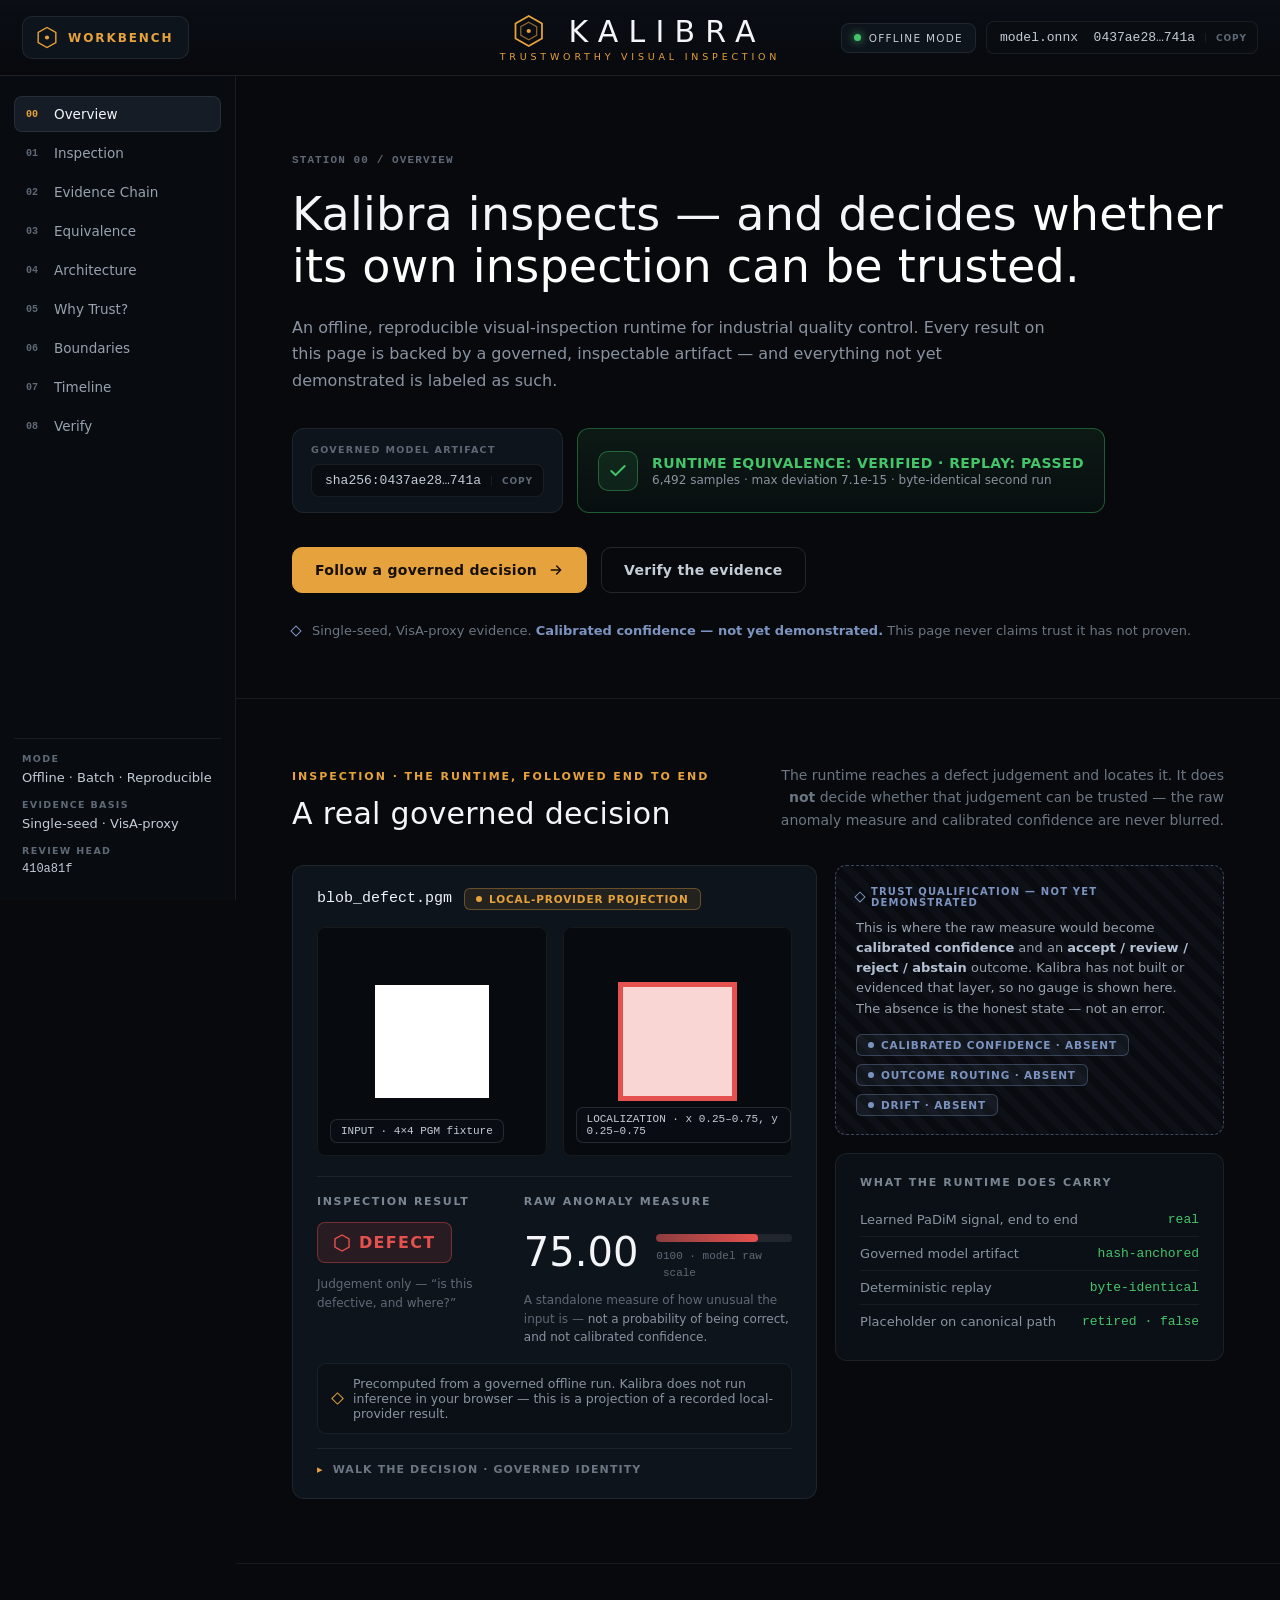
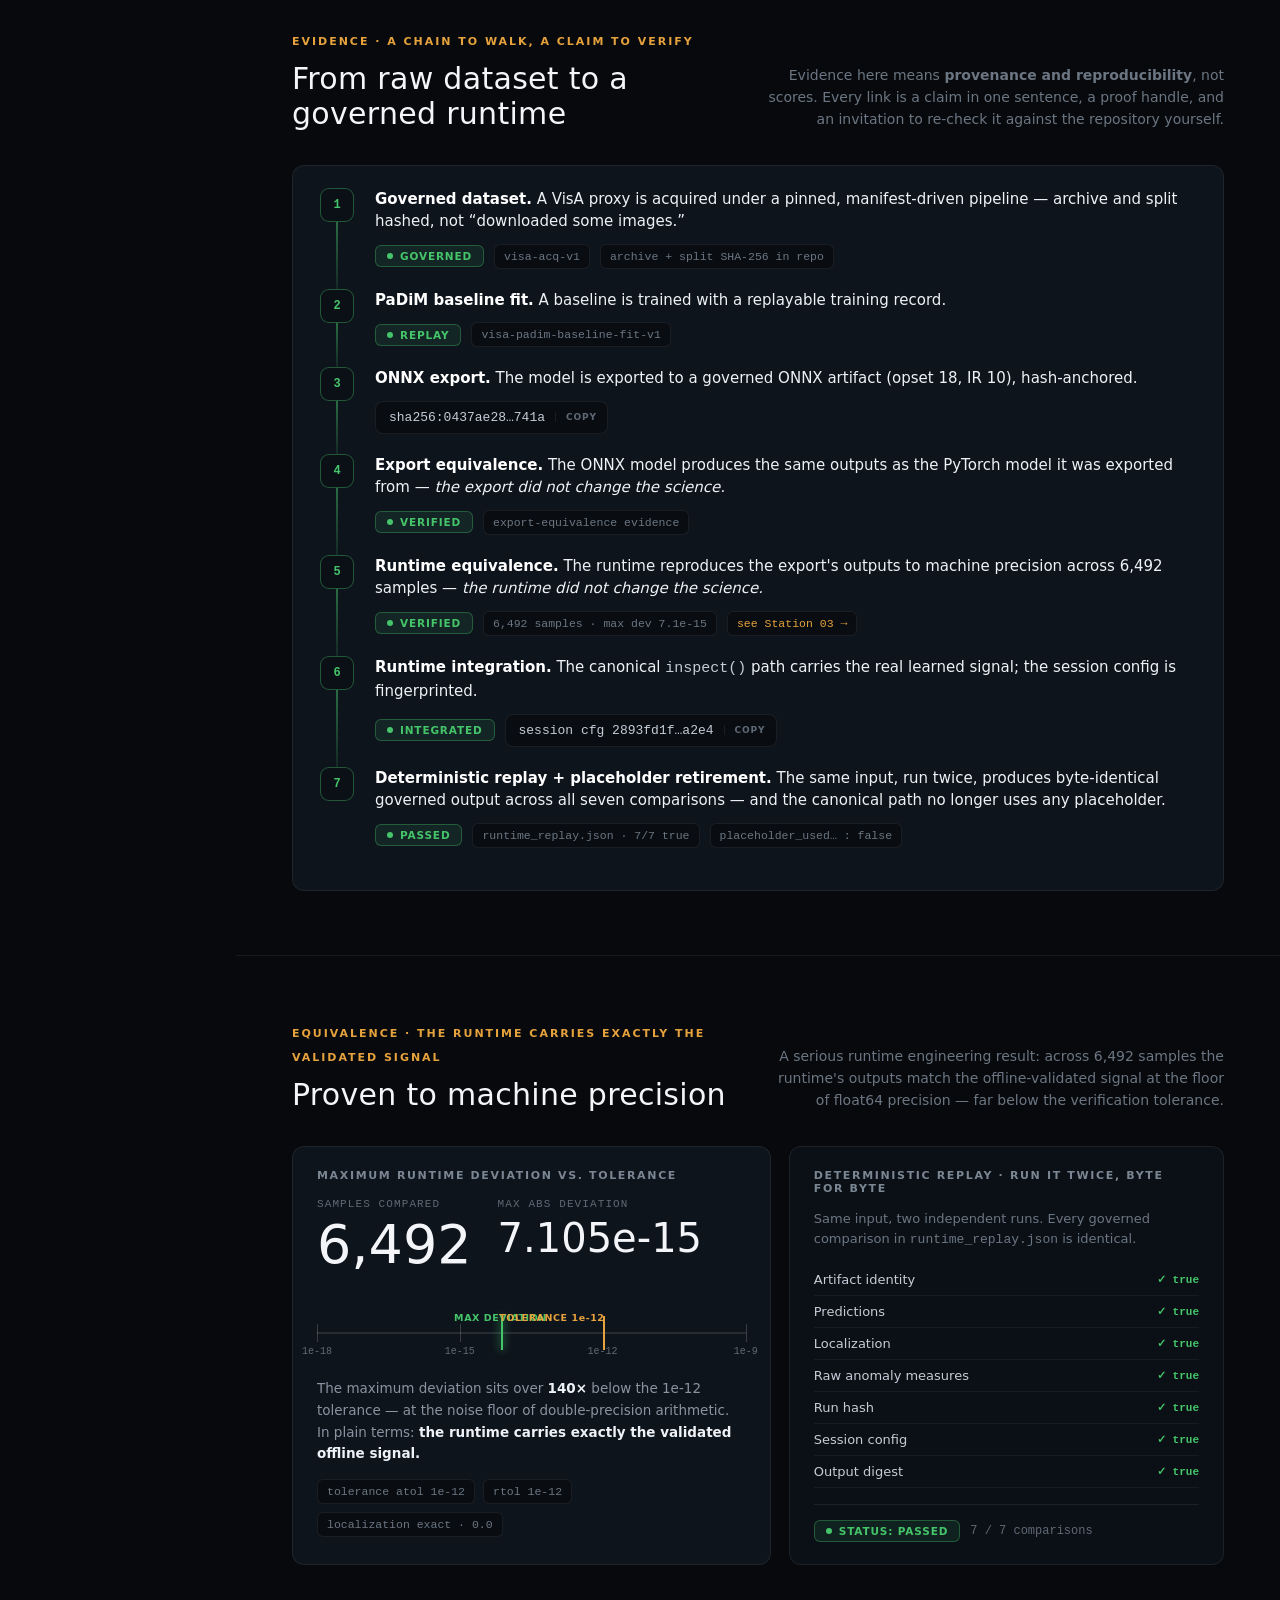
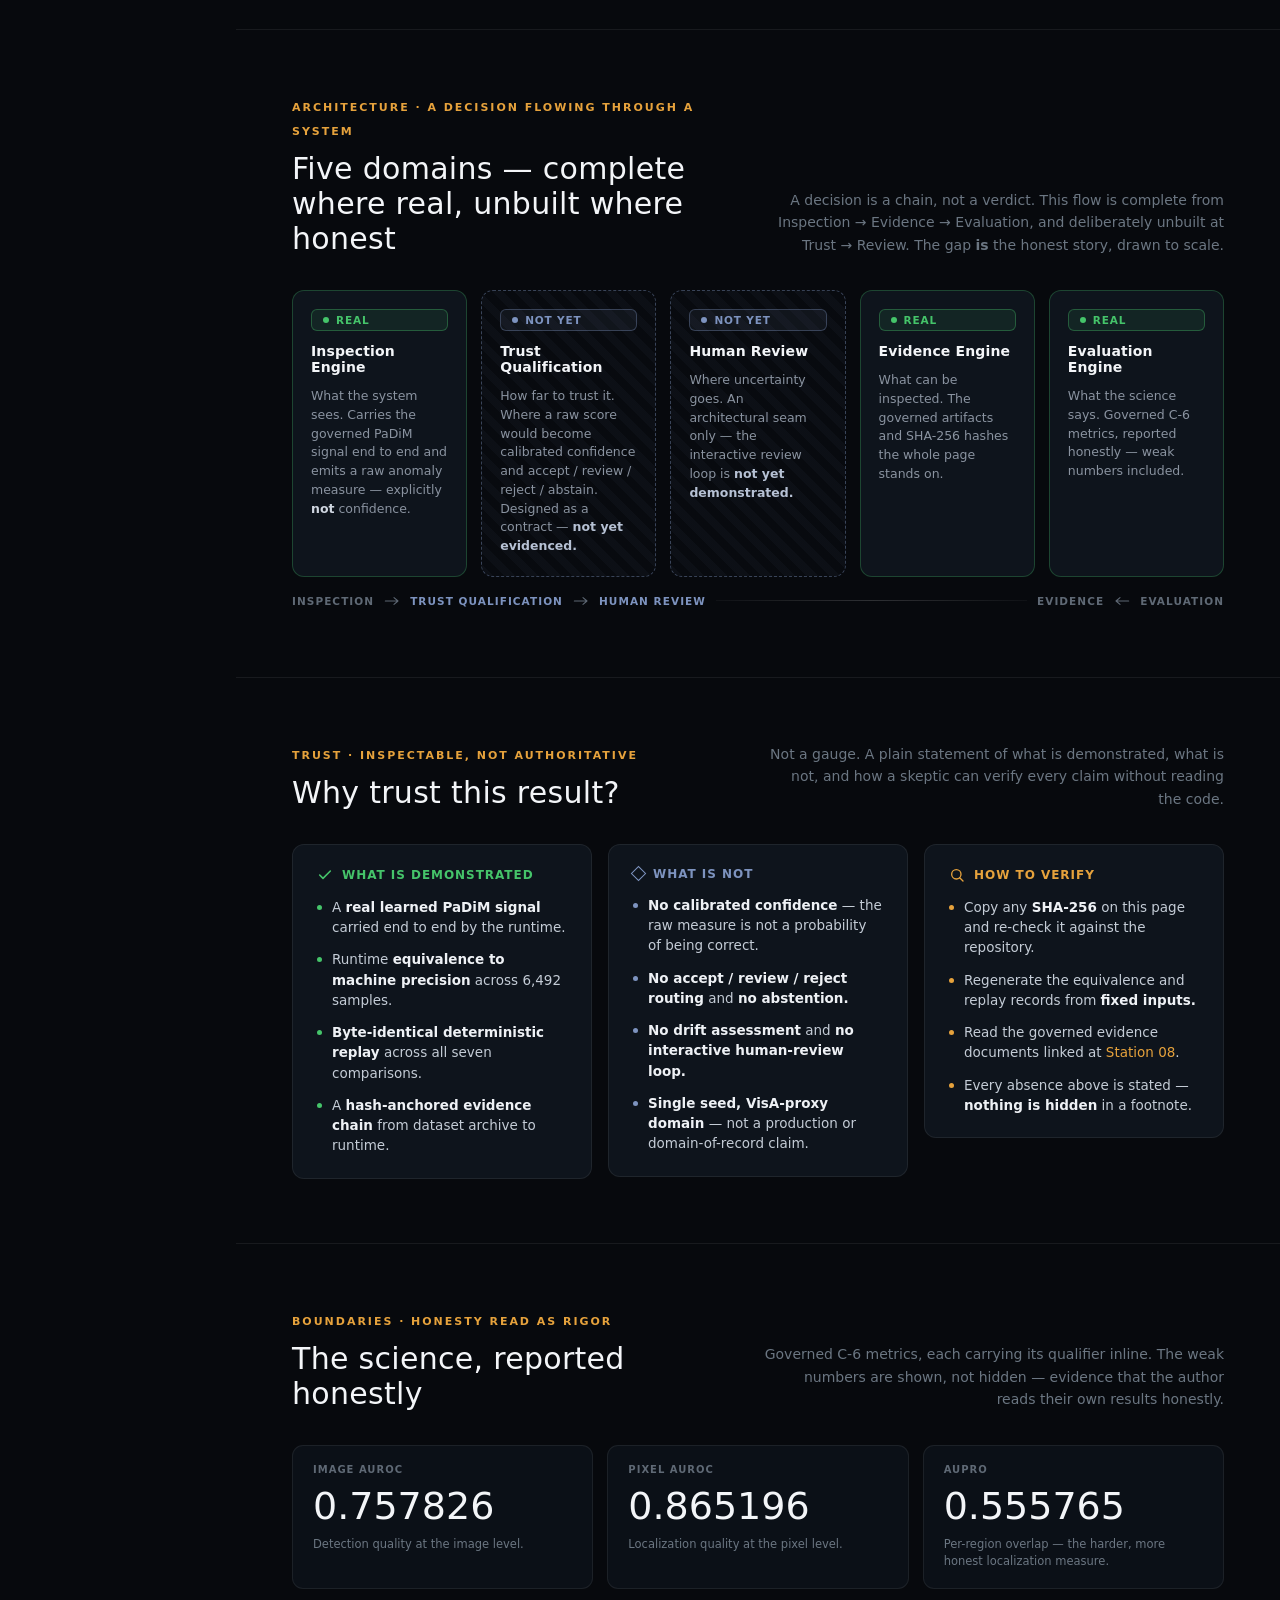
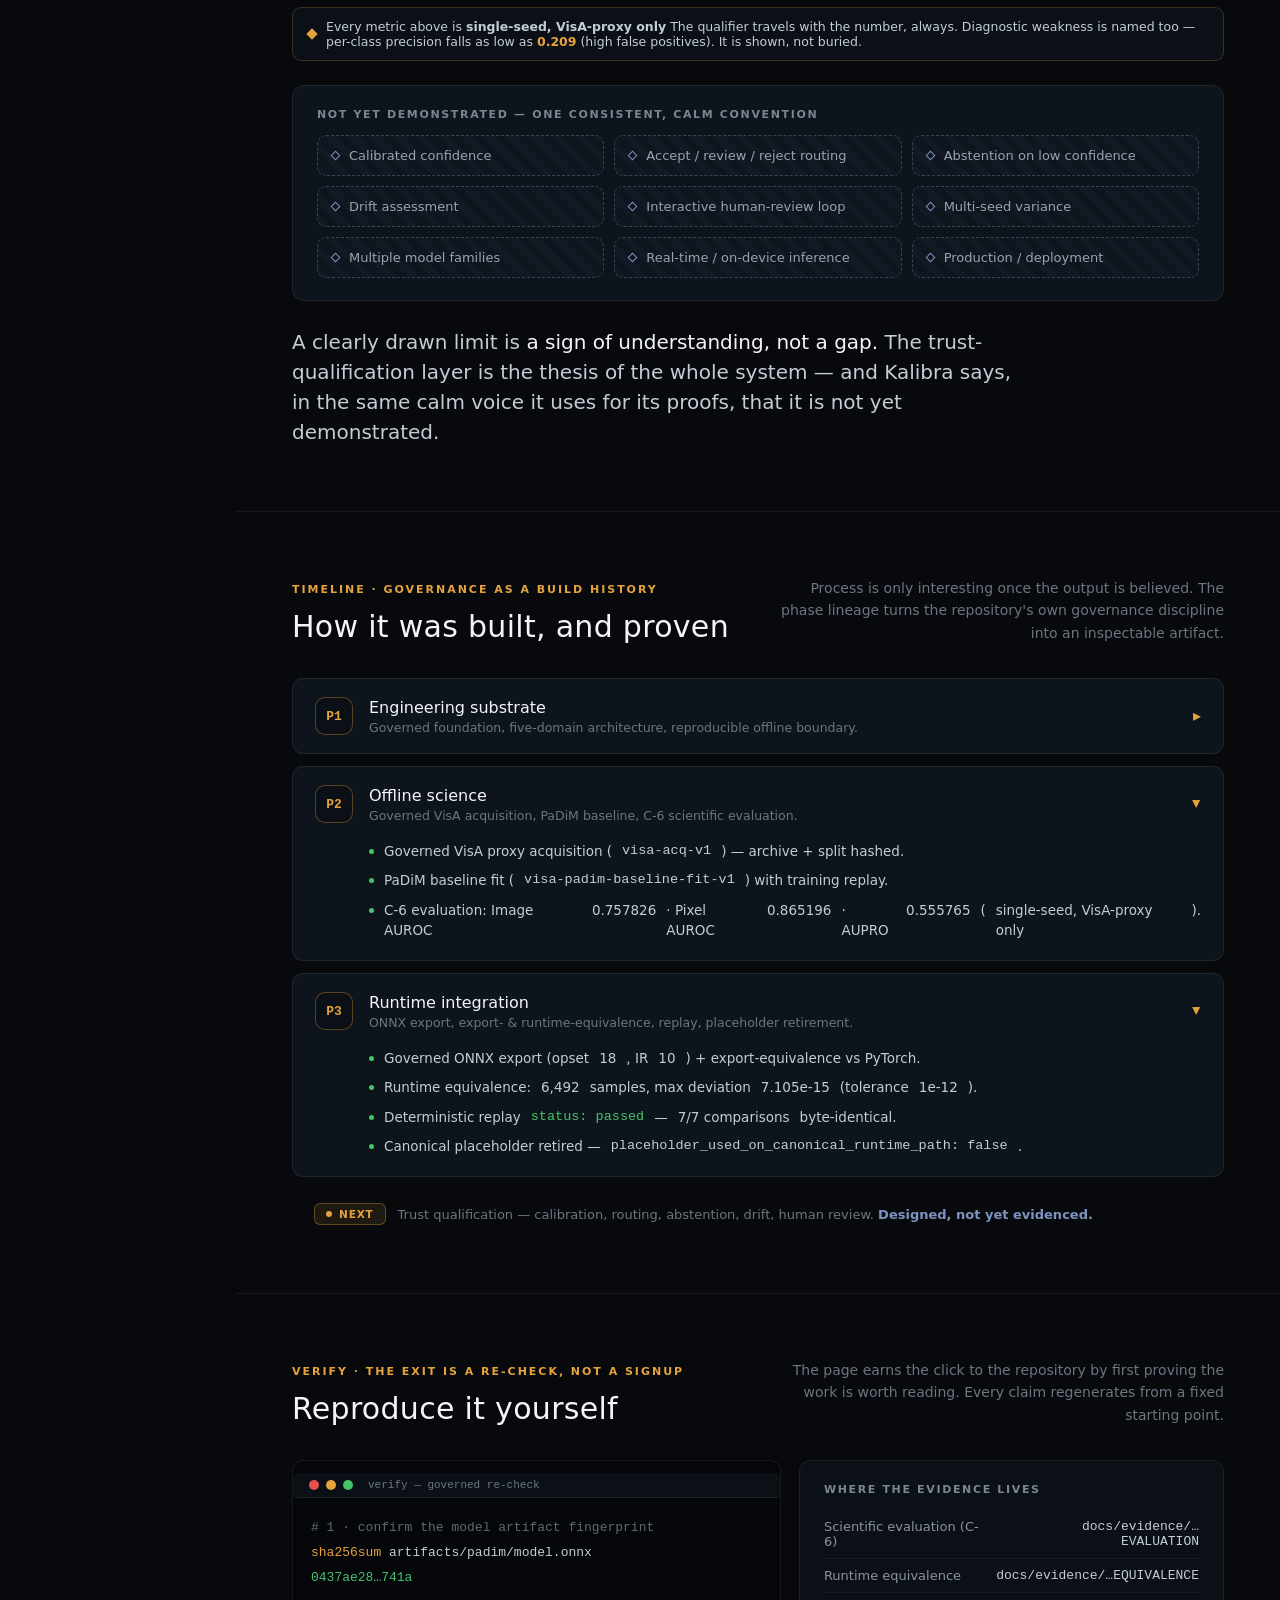
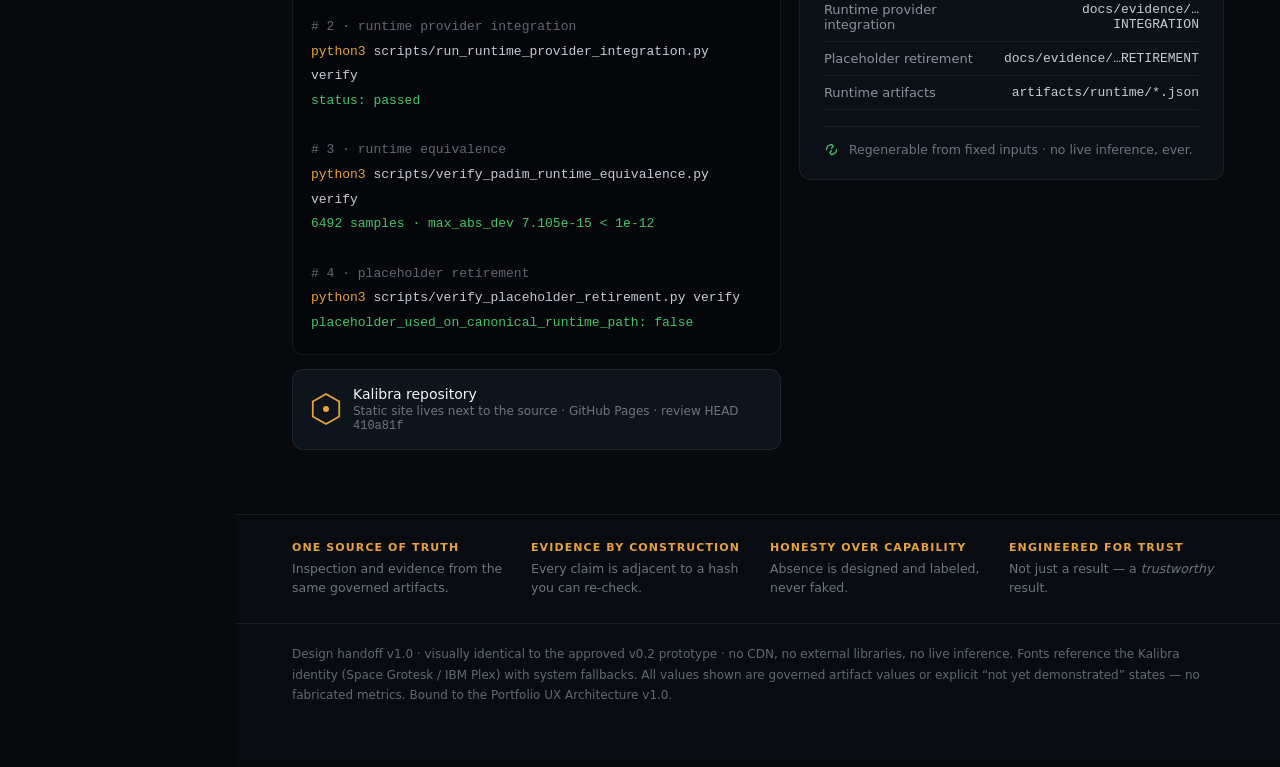
==== commit e7c586ff: "fix: refresh portfolio governed bundle" ====
--- a/portfolio/index.html
+++ b/portfolio/index.html
@@ -4,6 +4,7 @@
 <meta charset="utf-8">
 <meta name="viewport" content="width=device-width, initial-scale=1">
 <title>Kalibra — Portfolio Experience</title>
+<link rel="icon" href="data:,">
 <link rel="stylesheet" href="styles.css">
 </head>
 <body>
@@ -46,7 +47,7 @@
     <div class="railfoot">
       <div class="blk"><div class="k">MODE</div><div class="v">Offline · Batch · Reproducible</div></div>
       <div class="blk"><div class="k">EVIDENCE BASIS</div><div class="v" data-bind="meta.evidence_basis">Single-seed · VisA-proxy</div></div>
-      <div class="blk"><div class="k">REVIEW HEAD</div><div class="v mn" data-bind="meta.review_head">6cd5d5e</div></div>
+      <div class="blk"><div class="k">REVIEW HEAD</div><div class="v mn" data-bind="meta.review_head">410a81f</div></div>
     </div>
   </nav>
 
@@ -564,7 +565,7 @@
             <svg class="hex" width="30" height="34" viewBox="0 0 34 38"><polygon points="17,2 32,10.5 32,27.5 17,36 2,27.5 2,10.5" fill="none" stroke="#e6a23c" stroke-width="2"></polygon><circle cx="17" cy="19" r="3.4" fill="#e6a23c"></circle></svg>
             <div>
               <div style="font:500 14px var(--disp);color:var(--ink)">Kalibra repository</div>
-              <div style="font:400 12px var(--body);color:var(--mut3);margin-top:2px">Static site lives next to the source · GitHub Pages · review HEAD <span class="mono" data-bind="meta.review_head">6cd5d5e</span></div>
+              <div style="font:400 12px var(--body);color:var(--mut3);margin-top:2px">Static site lives next to the source · GitHub Pages · review HEAD <span class="mono" data-bind="meta.review_head">410a81f</span></div>
             </div>
           </div>
         </div>
@@ -824,7 +825,7 @@
     "model_sha256": "0437ae28e172489387da07c4bd1f0c6b1ed95f3970ca3c7fa1dcd55935bd741a",
     "model_sha256_short": "0437ae28…741a",
     "offline_mode": true,
-    "review_head": "6cd5d5e"
+    "review_head": "410a81f"
   },
   "runtime": {
     "carried": [
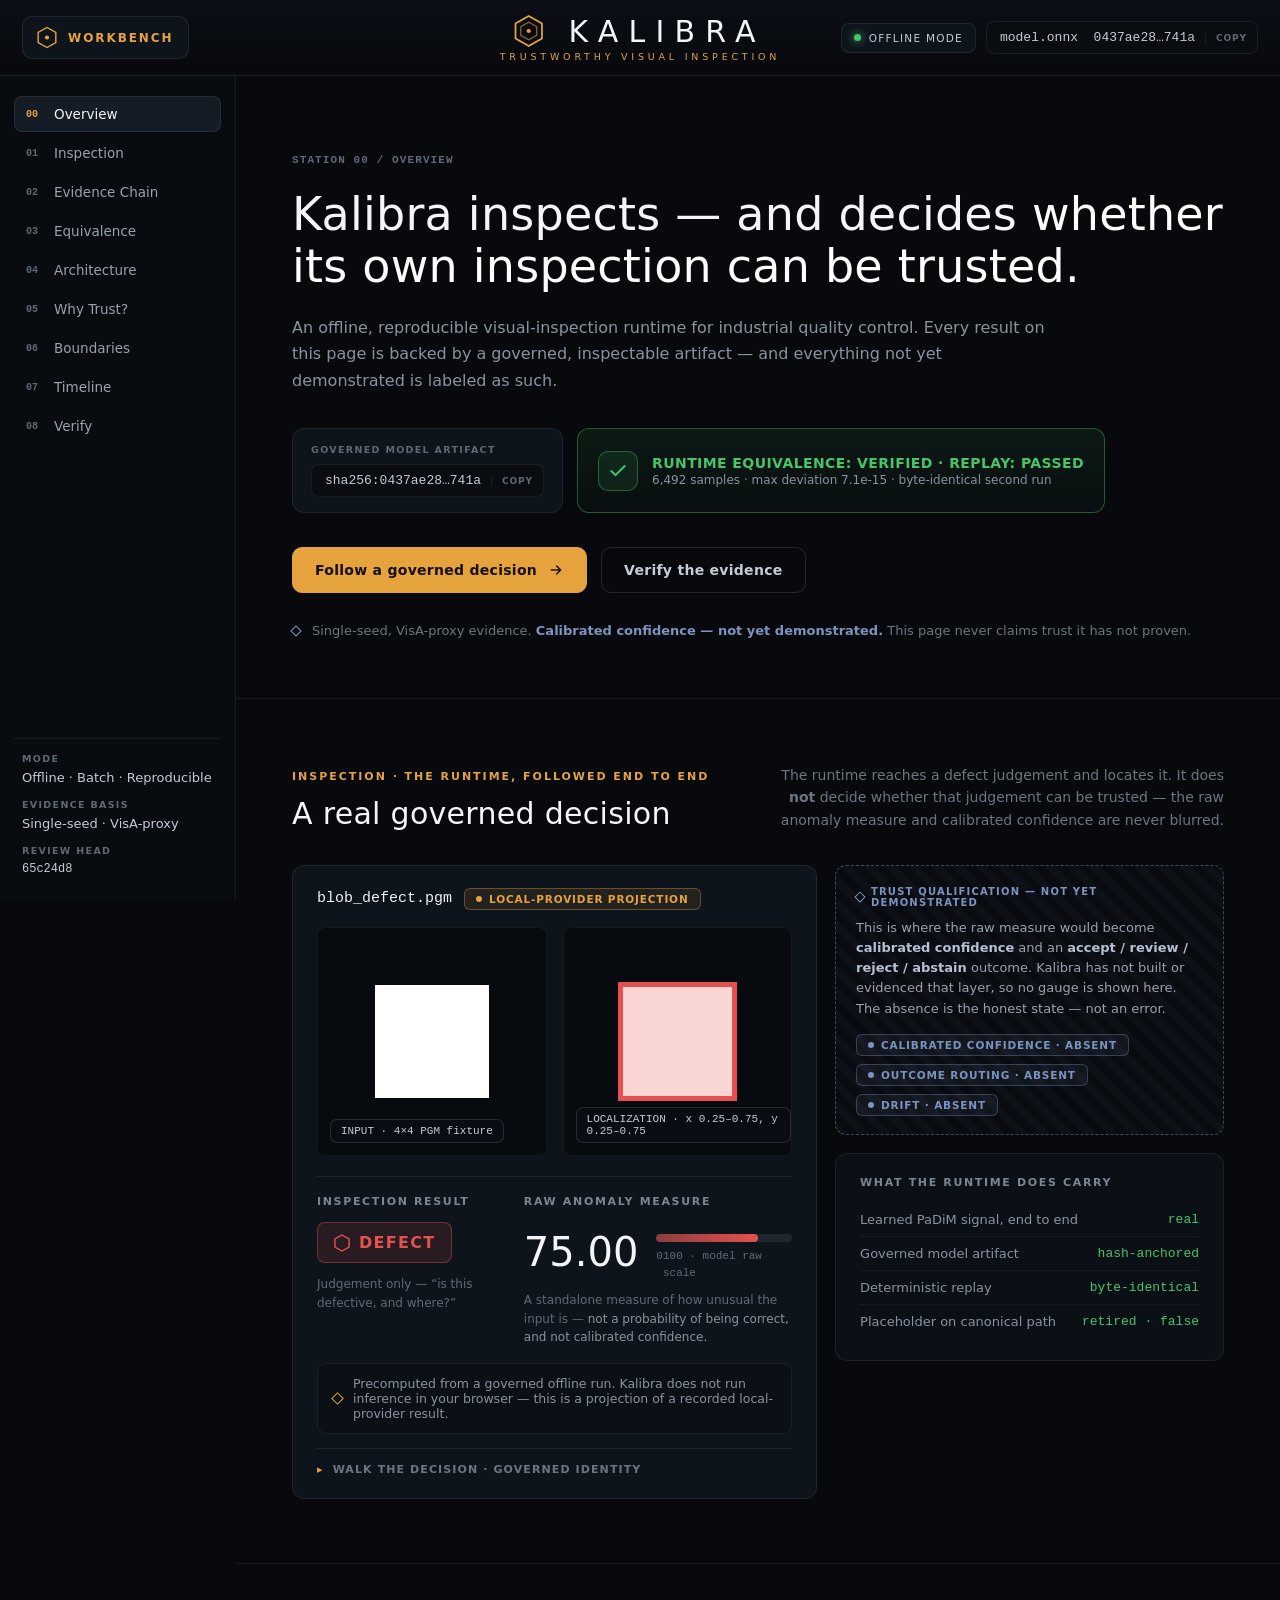
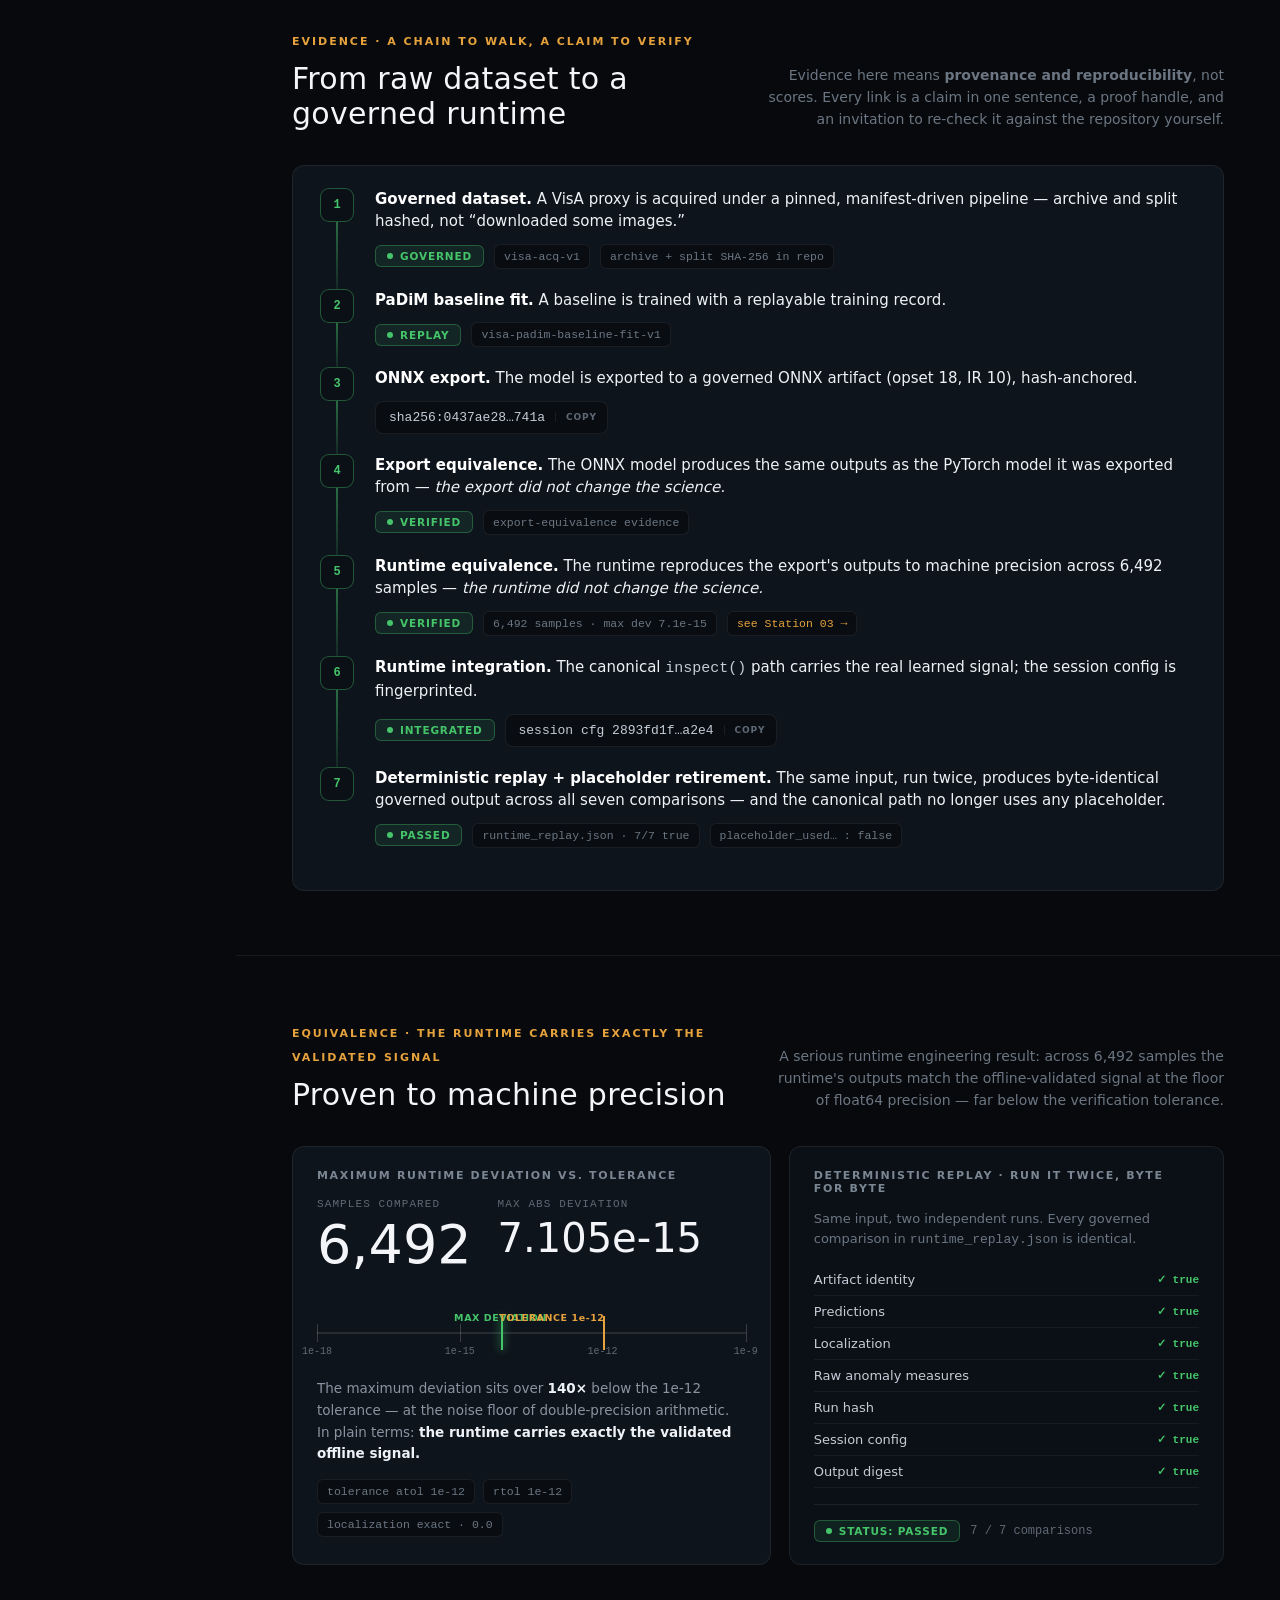
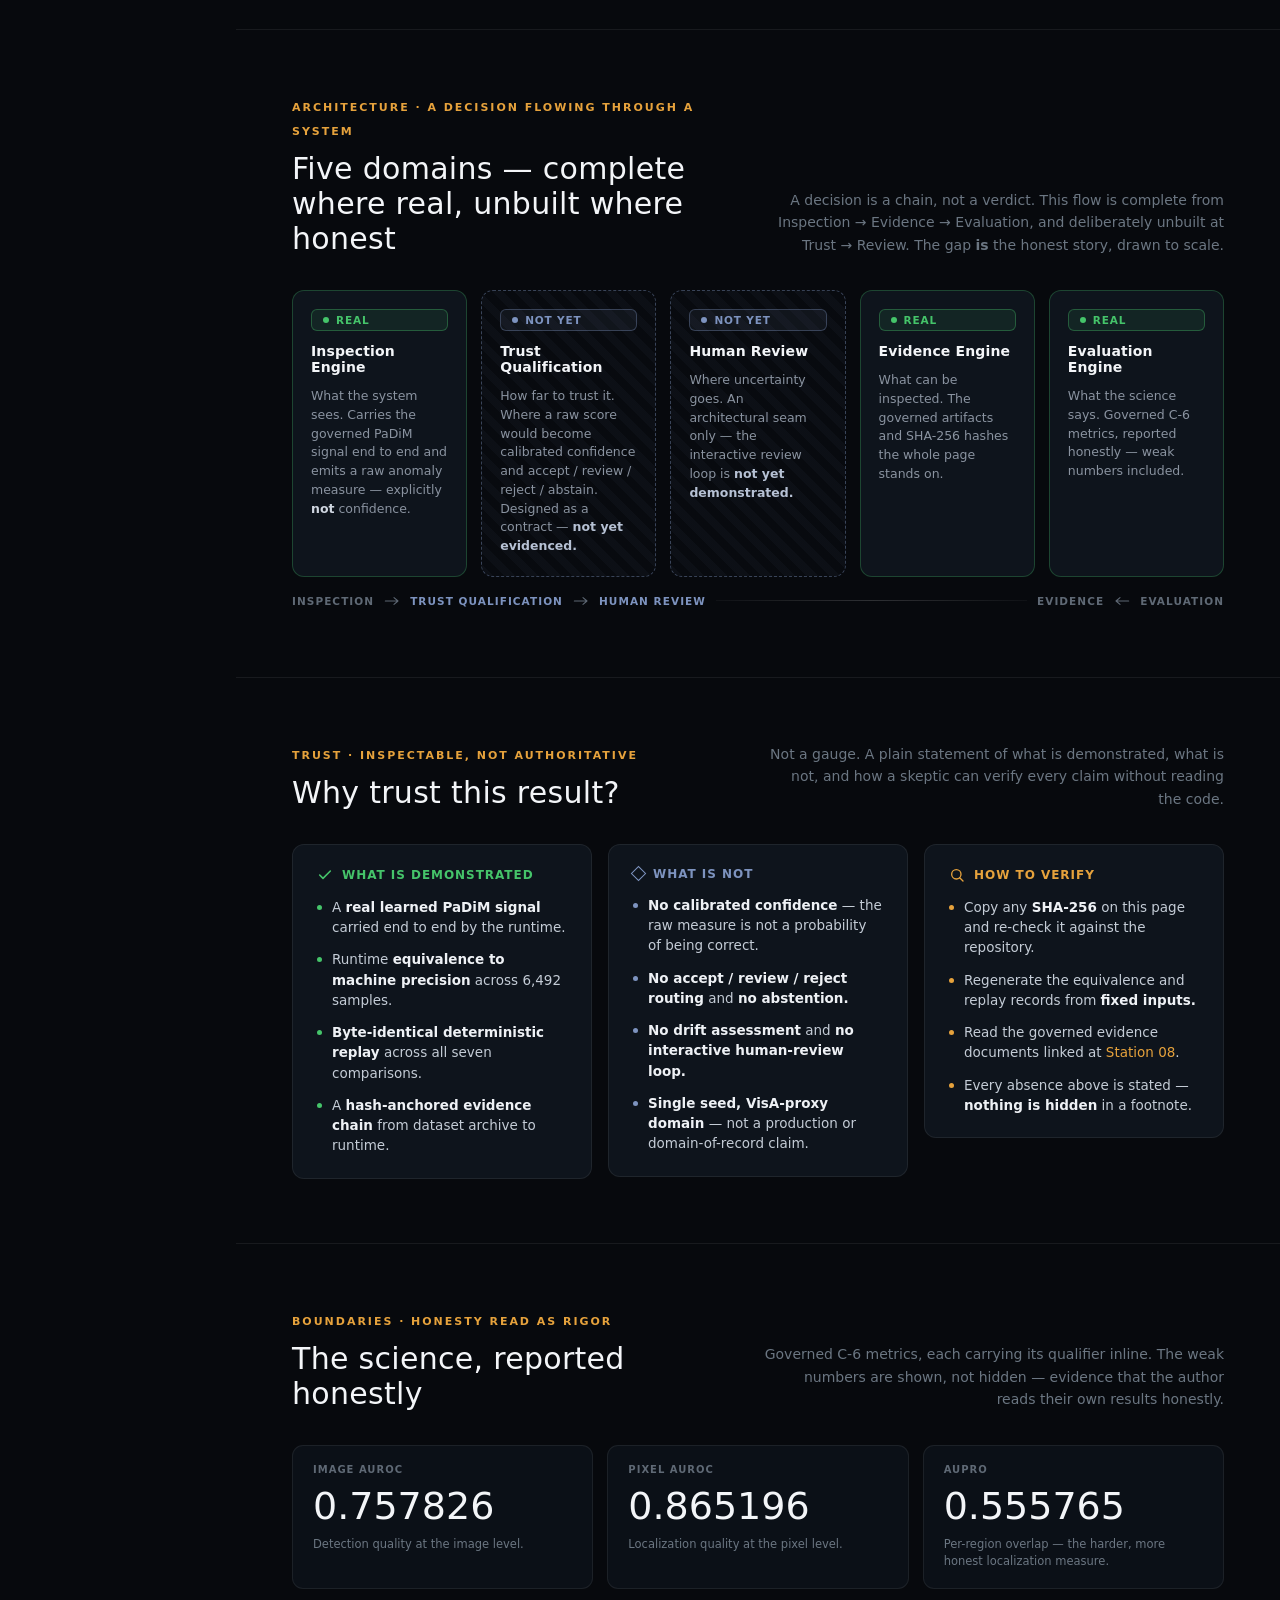
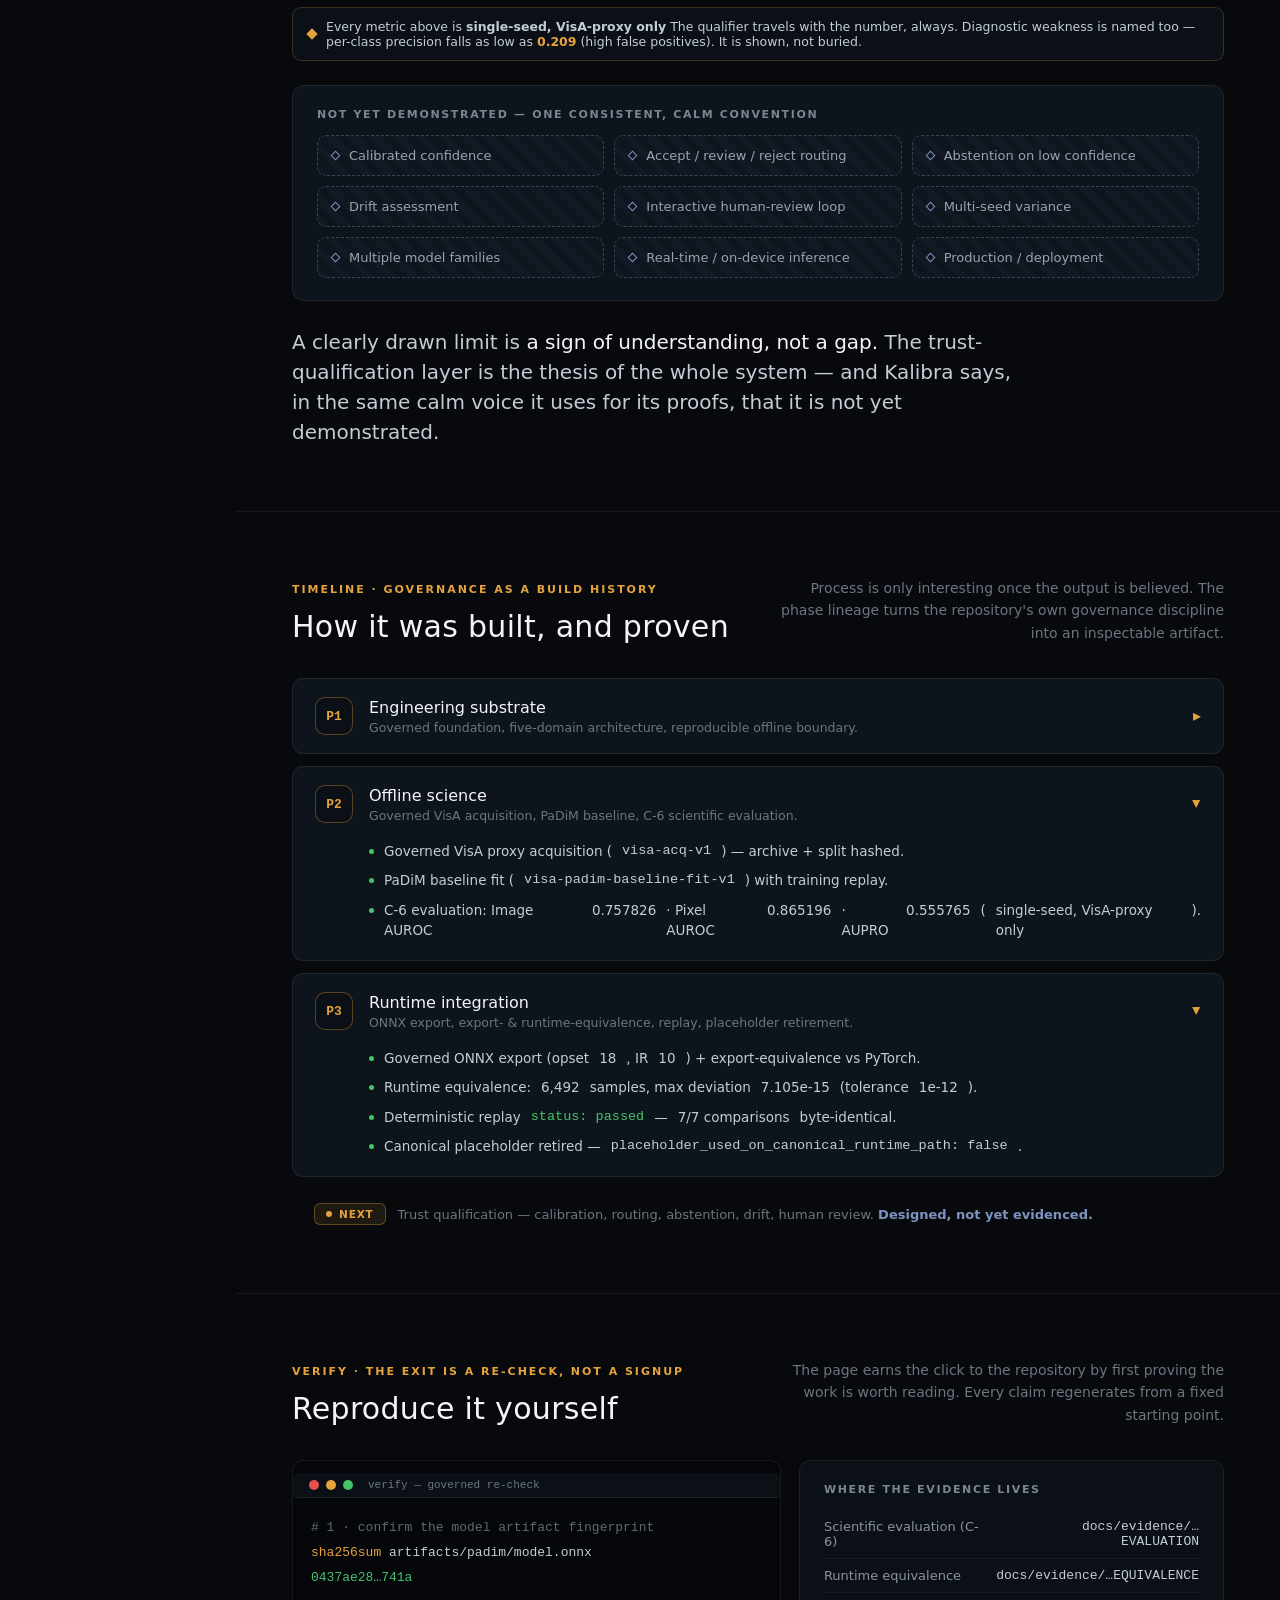
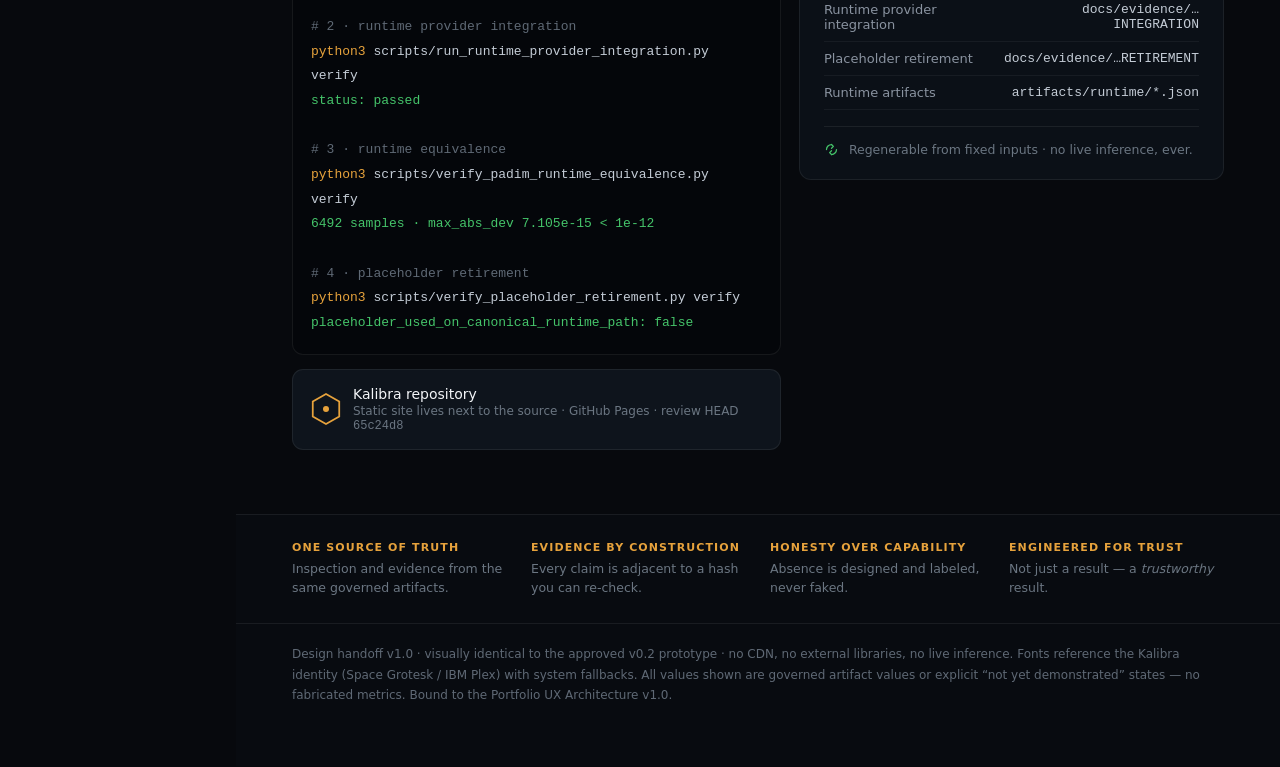
==== commit 640417ce: "chore: prepare public repository" ====
--- a/portfolio/index.html
+++ b/portfolio/index.html
@@ -47,7 +47,7 @@
     <div class="railfoot">
       <div class="blk"><div class="k">MODE</div><div class="v">Offline · Batch · Reproducible</div></div>
       <div class="blk"><div class="k">EVIDENCE BASIS</div><div class="v" data-bind="meta.evidence_basis">Single-seed · VisA-proxy</div></div>
-      <div class="blk"><div class="k">REVIEW HEAD</div><div class="v mn" data-bind="meta.review_head">410a81f</div></div>
+      <div class="blk"><div class="k">REVIEW HEAD</div><div class="v mn" data-bind="meta.review_head">65c24d8</div></div>
     </div>
   </nav>
 
@@ -565,7 +565,7 @@
             <svg class="hex" width="30" height="34" viewBox="0 0 34 38"><polygon points="17,2 32,10.5 32,27.5 17,36 2,27.5 2,10.5" fill="none" stroke="#e6a23c" stroke-width="2"></polygon><circle cx="17" cy="19" r="3.4" fill="#e6a23c"></circle></svg>
             <div>
               <div style="font:500 14px var(--disp);color:var(--ink)">Kalibra repository</div>
-              <div style="font:400 12px var(--body);color:var(--mut3);margin-top:2px">Static site lives next to the source · GitHub Pages · review HEAD <span class="mono" data-bind="meta.review_head">410a81f</span></div>
+              <div style="font:400 12px var(--body);color:var(--mut3);margin-top:2px">Static site lives next to the source · GitHub Pages · review HEAD <span class="mono" data-bind="meta.review_head">65c24d8</span></div>
             </div>
           </div>
         </div>
@@ -789,22 +789,22 @@
     "locations": [
       {
         "label": "Scientific evaluation (C-6)",
-        "path": "docs/evidence/KALIBRA_SCIENTIFIC_EVALUATION_EVIDENCE_v1.0.md",
+        "path": "docs/evidence/SCIENTIFIC_EVALUATION.md",
         "path_short": "docs/evidence/…EVALUATION"
       },
       {
         "label": "Runtime equivalence",
-        "path": "docs/evidence/KALIBRA_RUNTIME_EQUIVALENCE_VERIFICATION_EVIDENCE_v1.0.md",
+        "path": "docs/evidence/RUNTIME_EQUIVALENCE.md",
         "path_short": "docs/evidence/…EQUIVALENCE"
       },
       {
         "label": "Runtime provider integration",
-        "path": "docs/evidence/KALIBRA_RUNTIME_PROVIDER_INTEGRATION_EVIDENCE_v1.0.md",
+        "path": "docs/evidence/RUNTIME_PROVIDER_INTEGRATION.md",
         "path_short": "docs/evidence/…INTEGRATION"
       },
       {
         "label": "Placeholder retirement",
-        "path": "docs/evidence/KALIBRA_PLACEHOLDER_RETIREMENT_EVIDENCE_v1.0.md",
+        "path": "docs/evidence/PLACEHOLDER_RETIREMENT.md",
         "path_short": "docs/evidence/…RETIREMENT"
       },
       {
@@ -825,7 +825,7 @@
     "model_sha256": "0437ae28e172489387da07c4bd1f0c6b1ed95f3970ca3c7fa1dcd55935bd741a",
     "model_sha256_short": "0437ae28…741a",
     "offline_mode": true,
-    "review_head": "410a81f"
+    "review_head": "65c24d8"
   },
   "runtime": {
     "carried": [
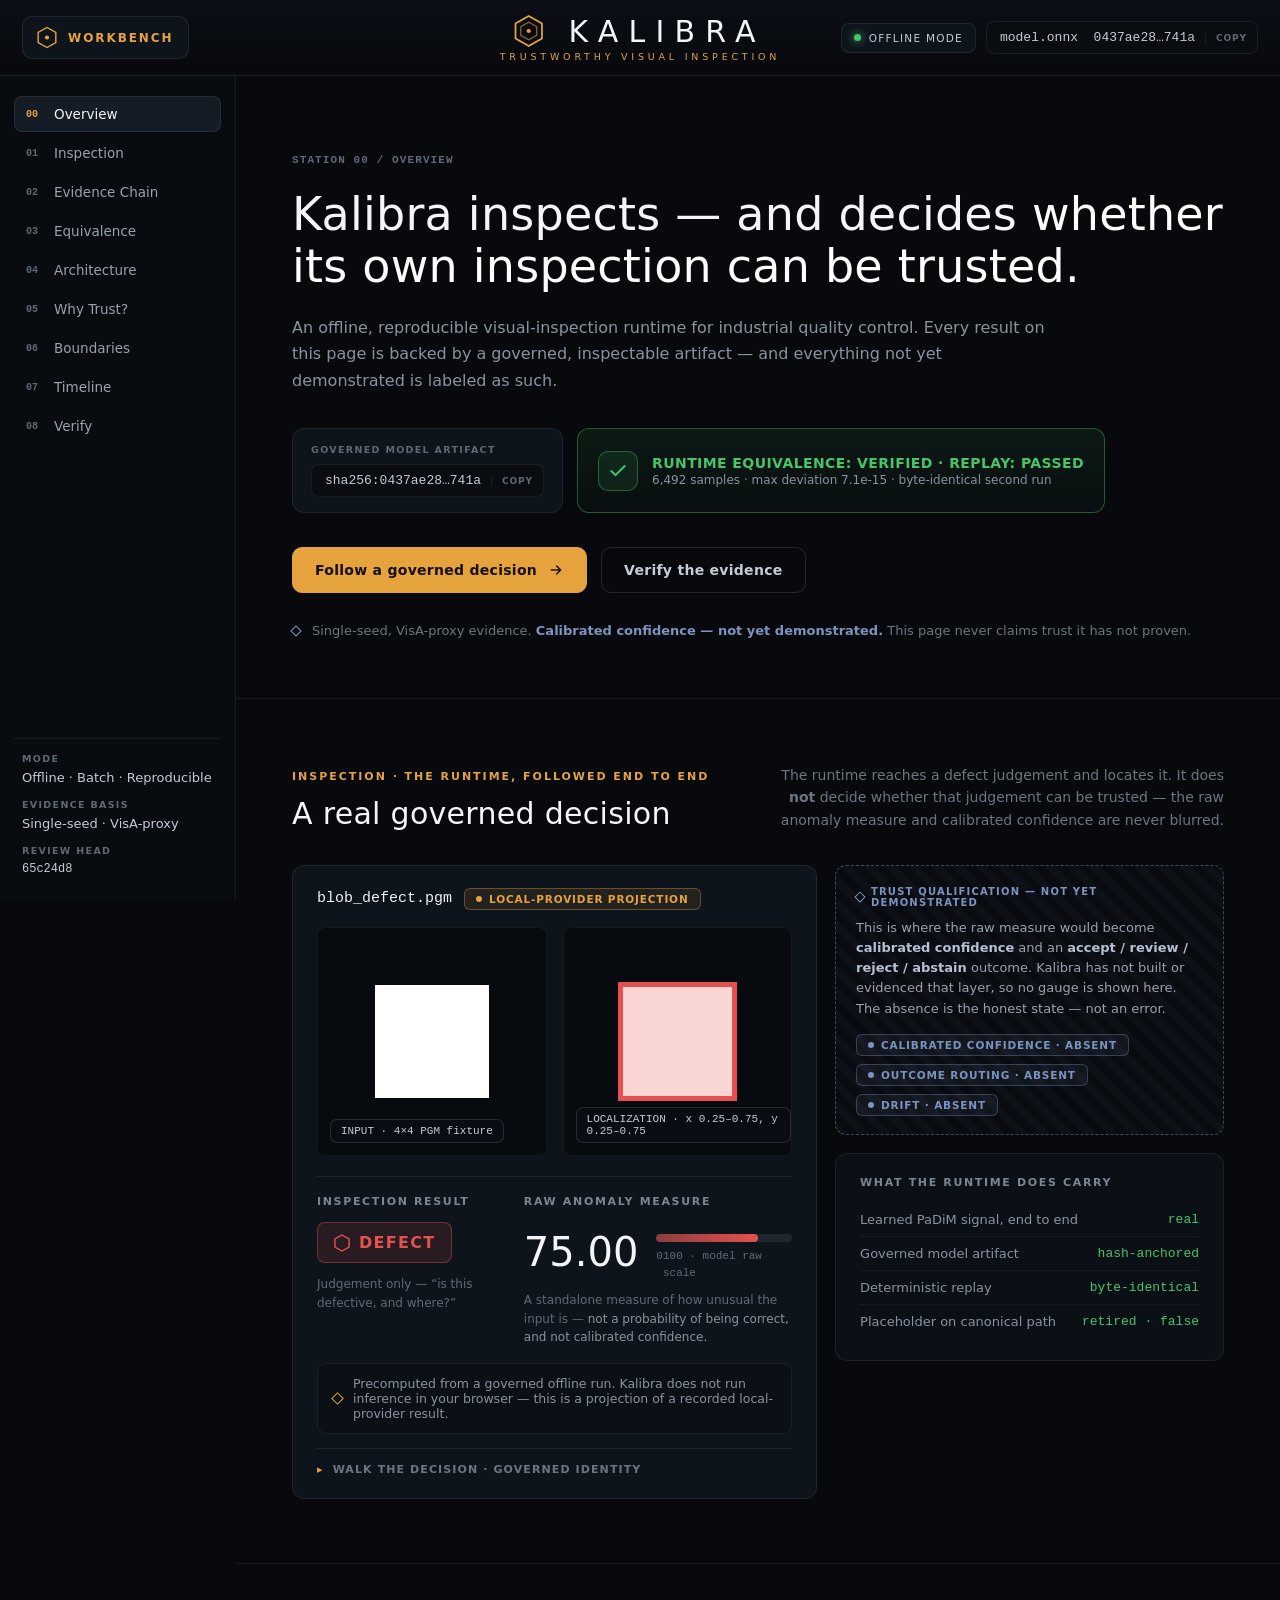
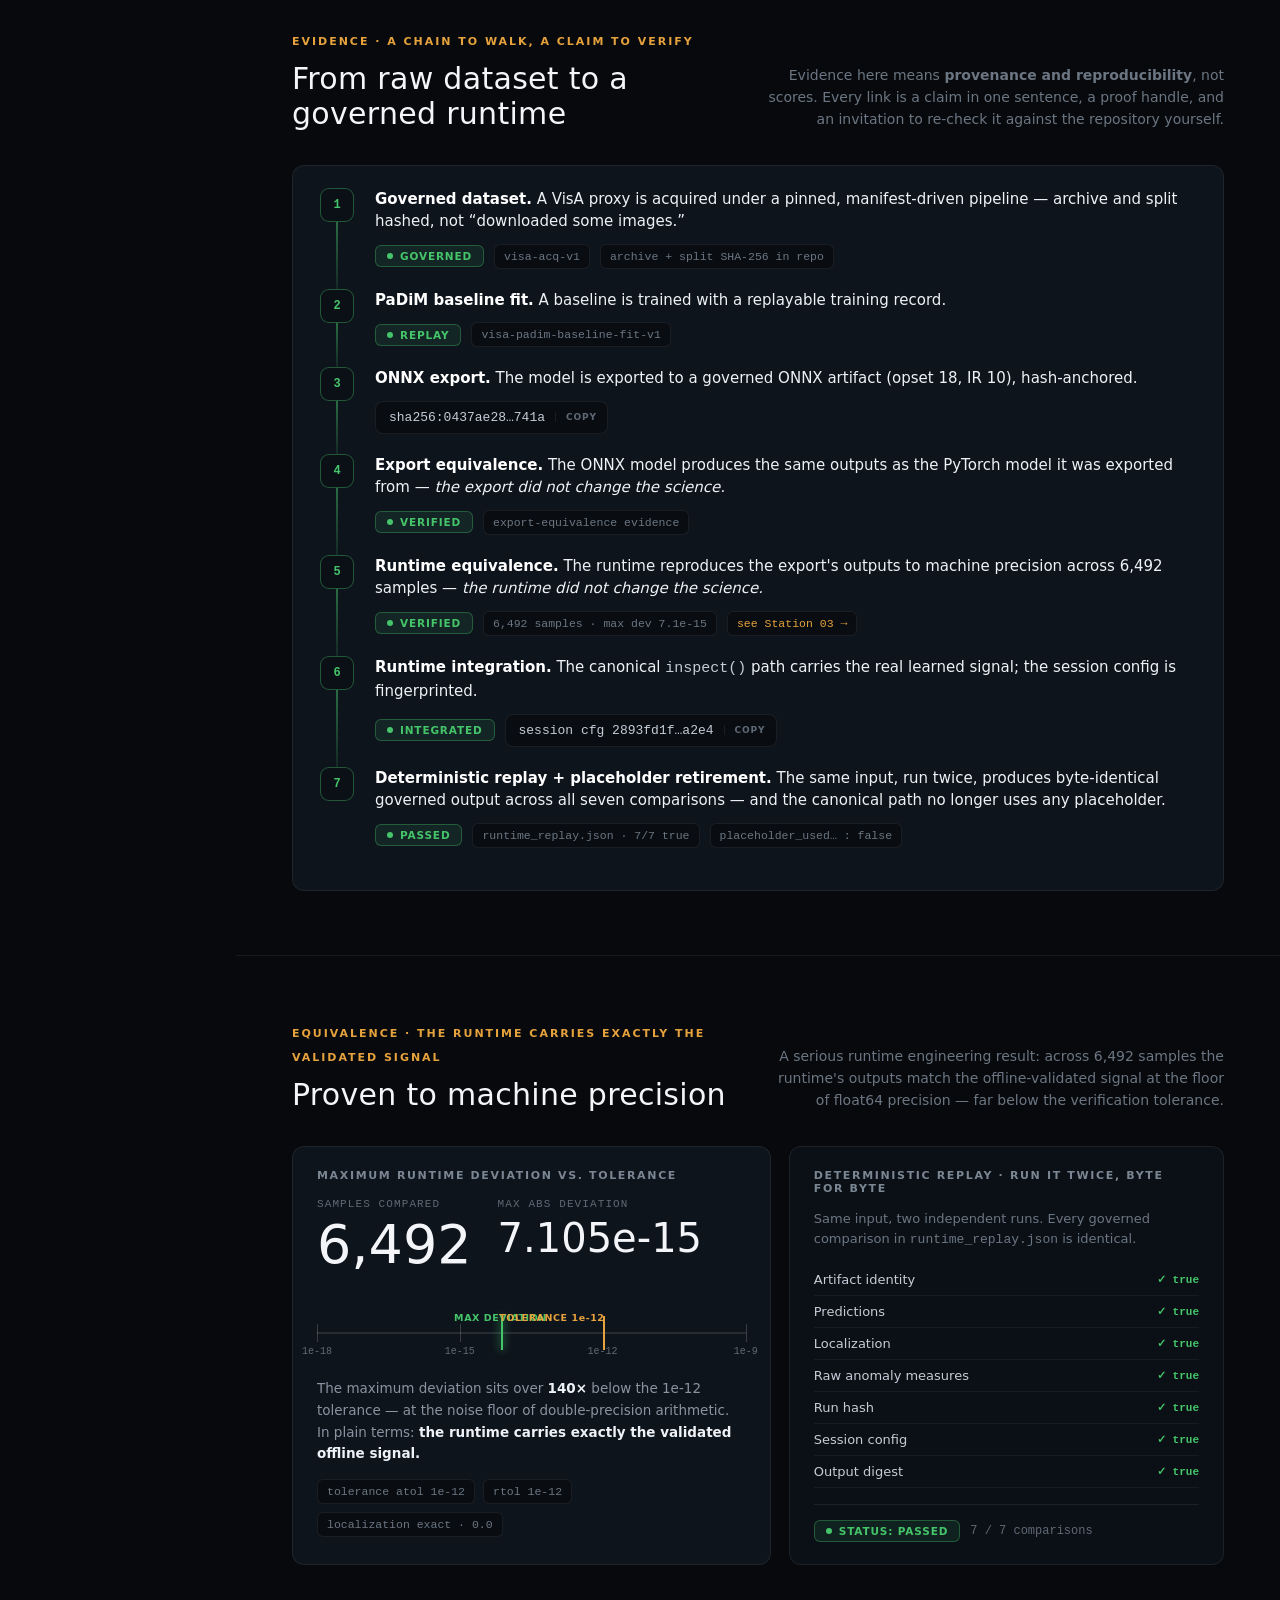
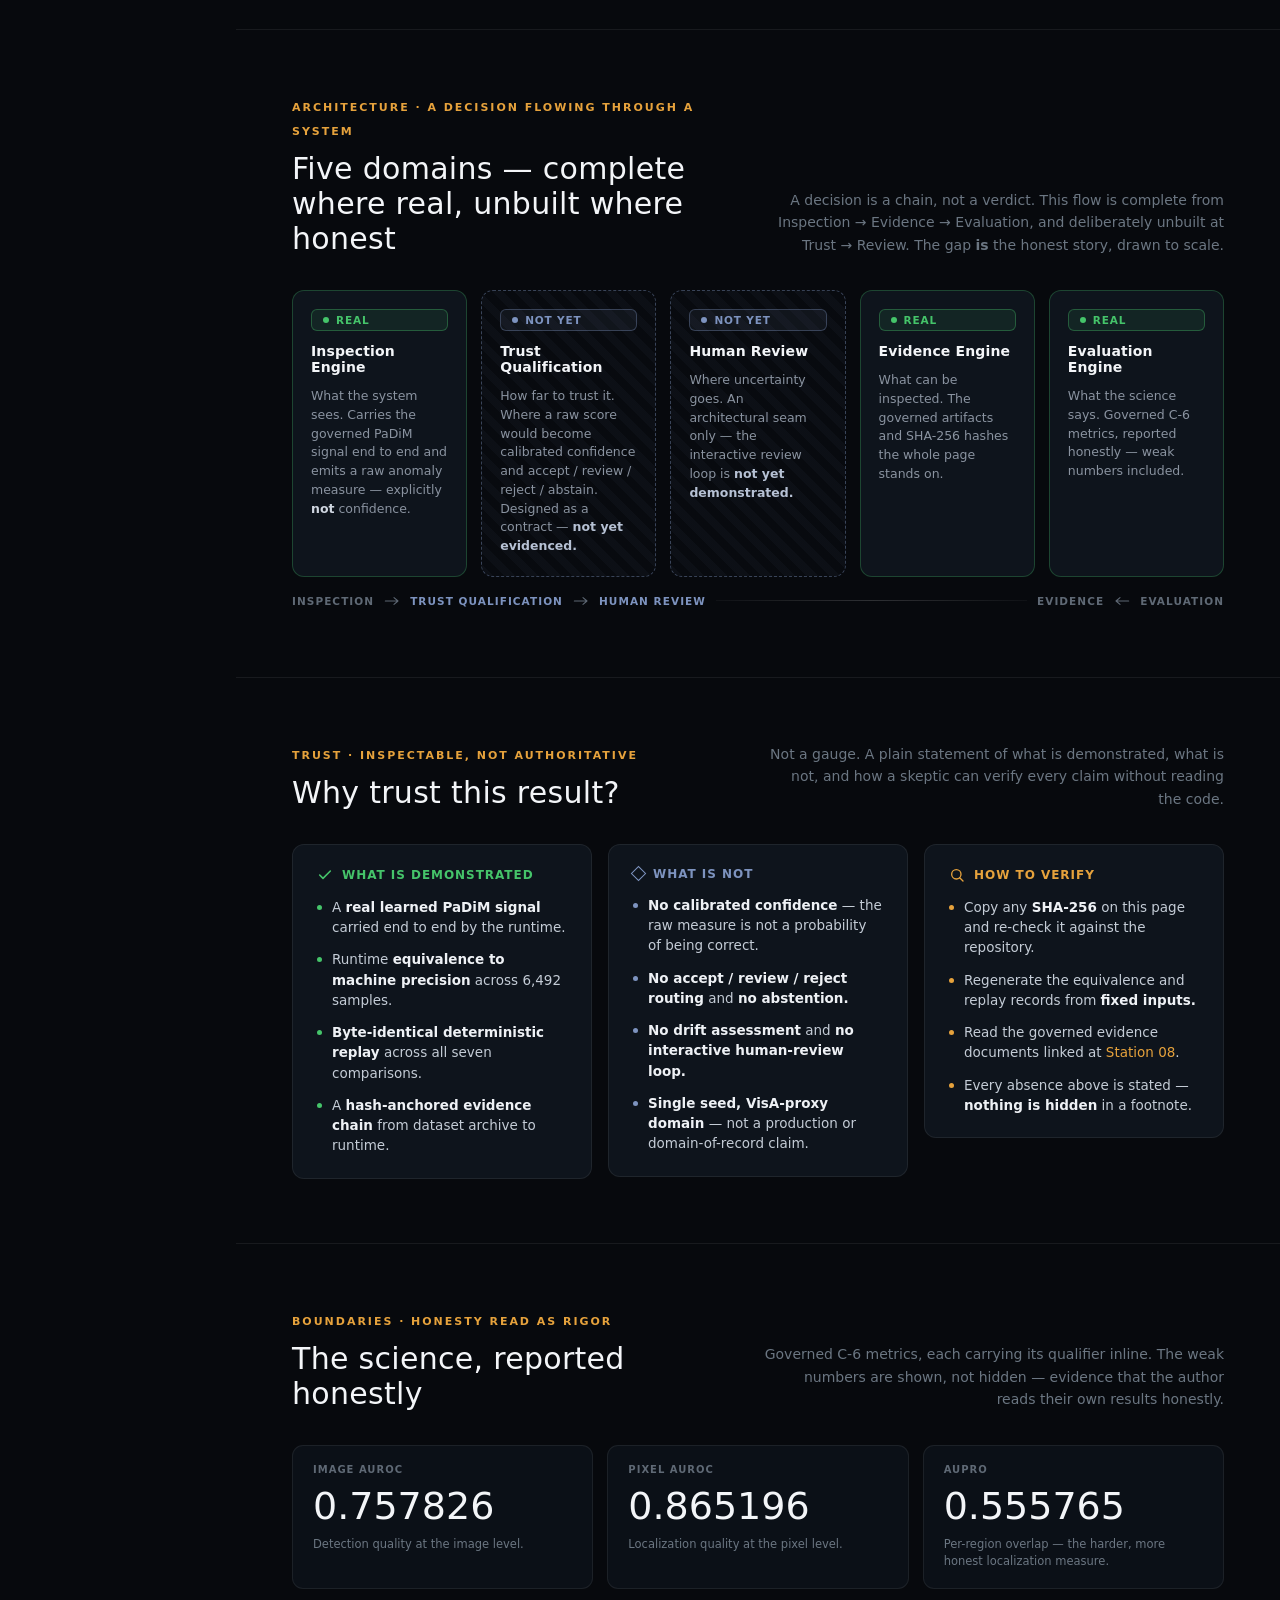
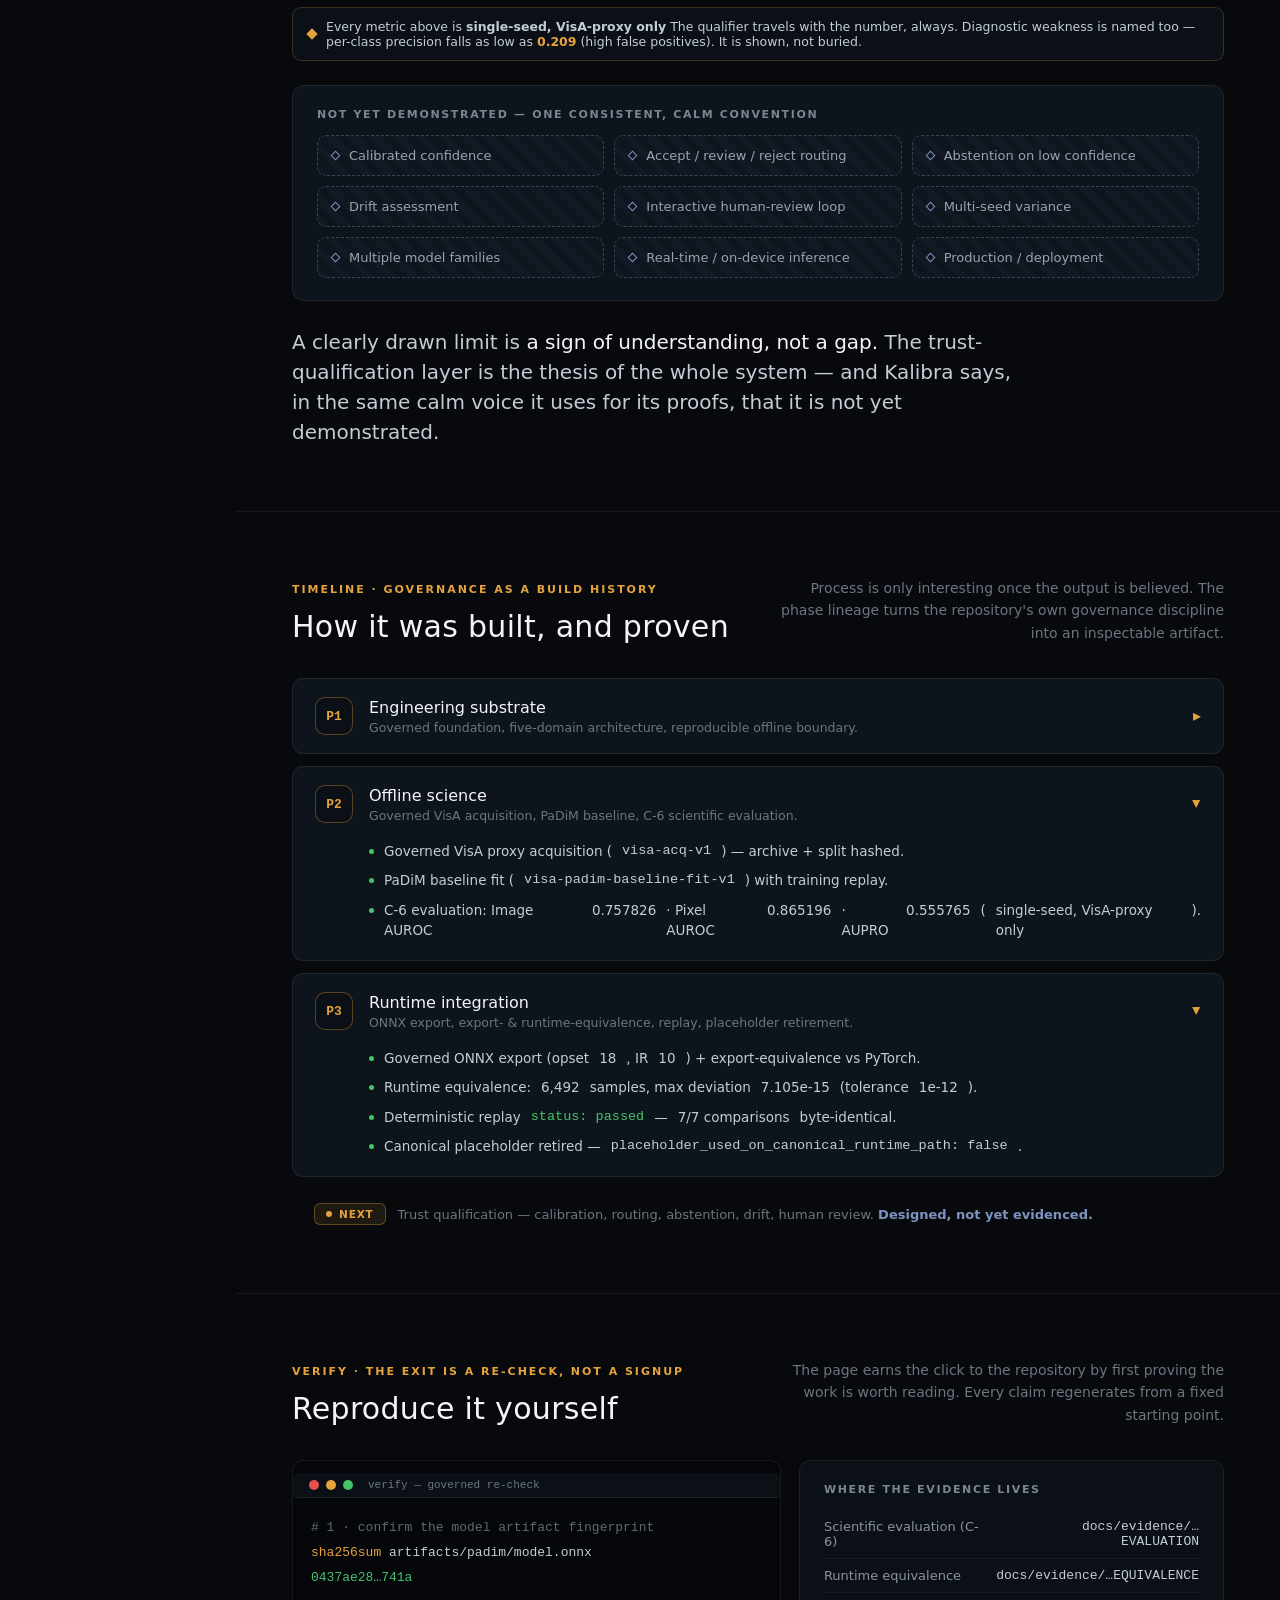
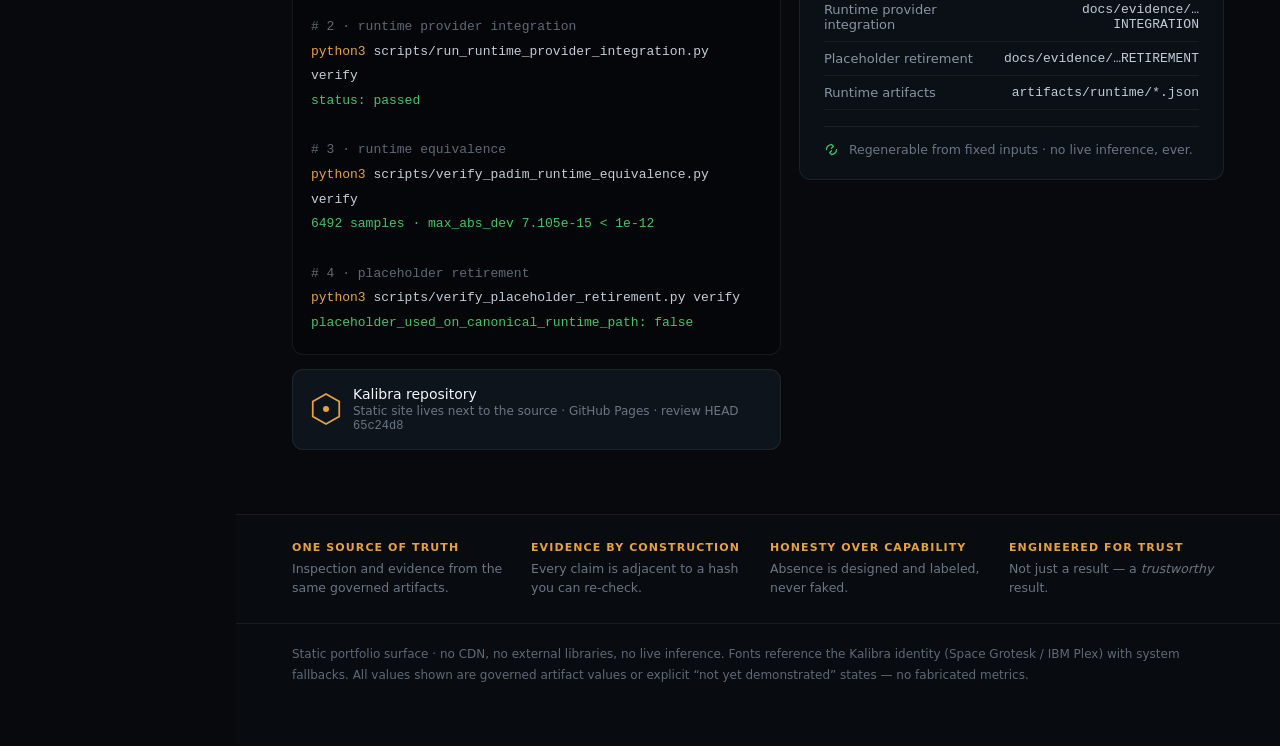
==== commit b132a20e: "docs: finalize public repository polish" ====
--- a/portfolio/index.html
+++ b/portfolio/index.html
@@ -593,7 +593,7 @@
       <div class="fp"><div class="t" style="color:var(--amber)">Engineered for trust</div><div class="s">Not just a result — a <i>trustworthy</i> result.</div></div>
     </div>
     <div class="proto-note">
-      Design handoff v1.0 · visually identical to the approved v0.2 prototype · no CDN, no external libraries, no live inference. Fonts reference the Kalibra identity (Space&nbsp;Grotesk / IBM&nbsp;Plex) with system fallbacks. All values shown are governed artifact values or explicit &ldquo;not yet demonstrated&rdquo; states — no fabricated metrics. Bound to the Portfolio UX Architecture v1.0.
+      Static portfolio surface · no CDN, no external libraries, no live inference. Fonts reference the Kalibra identity (Space&nbsp;Grotesk / IBM&nbsp;Plex) with system fallbacks. All values shown are governed artifact values or explicit &ldquo;not yet demonstrated&rdquo; states — no fabricated metrics.
     </div>
 
   </main>
--- a/portfolio/styles.css
+++ b/portfolio/styles.css
@@ -1,6 +1,6 @@
 /* ============================================================
-   KALIBRA — Portfolio Experience · Design Handoff v1.0
-   Visually identical to the approved v0.2 prototype.
+   KALIBRA — Portfolio Experience
+   Static, self-contained portfolio surface.
    No CDN, no external libraries. Fonts reference the Kalibra
    identity (Space Grotesk / IBM Plex) with system fallbacks
    so the page is fully offline-renderable.
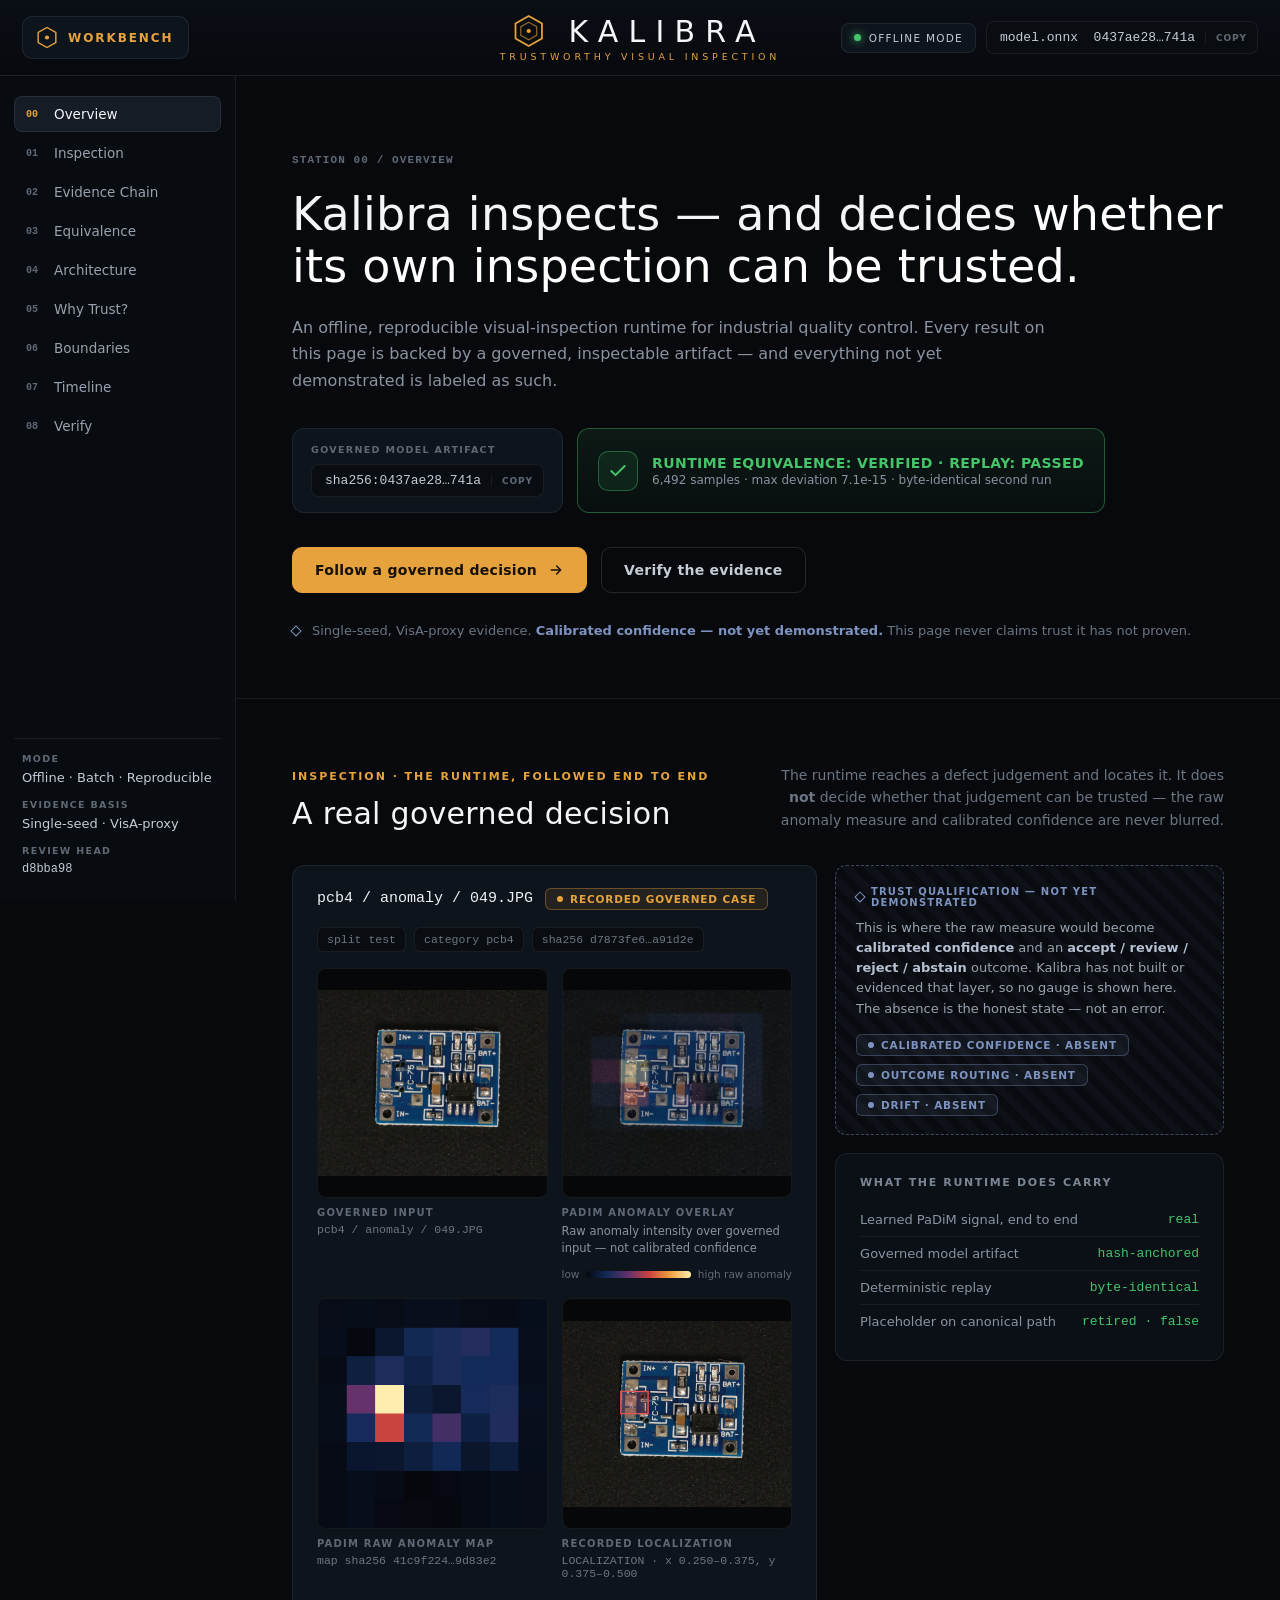
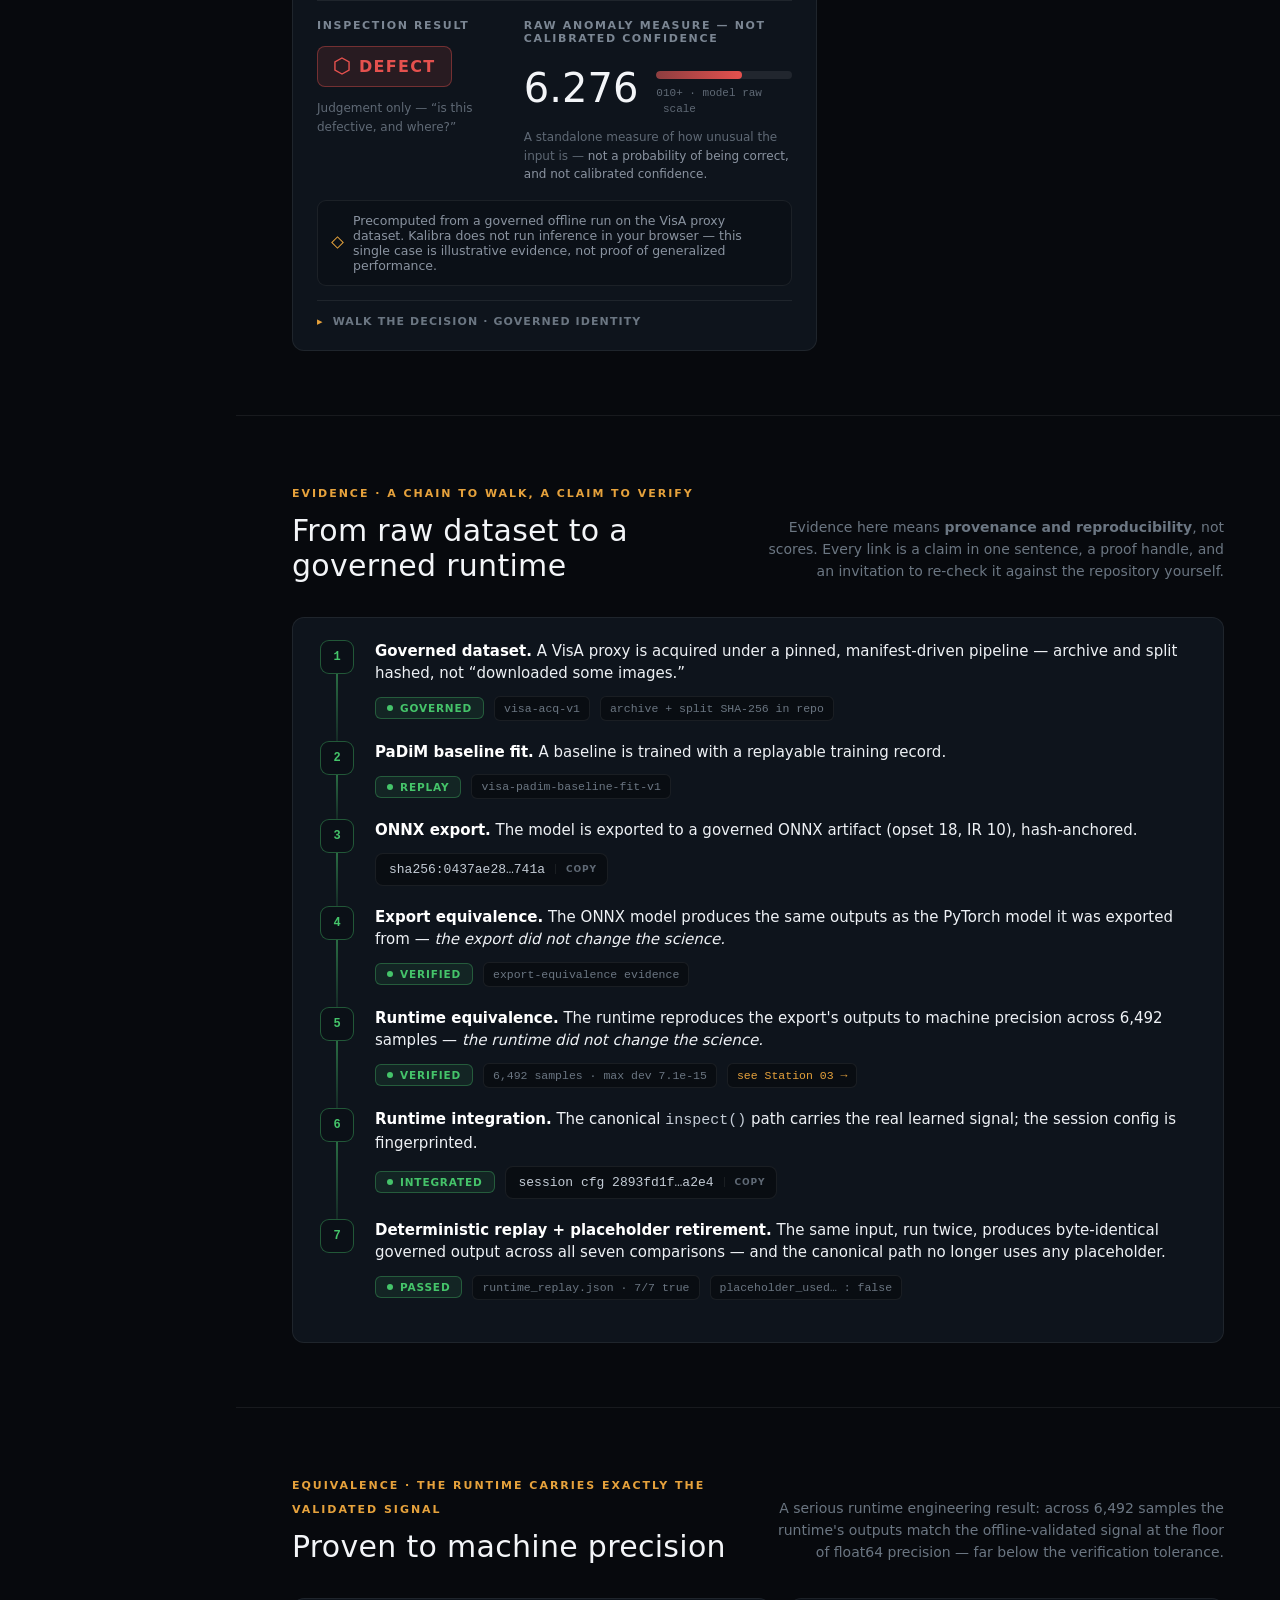
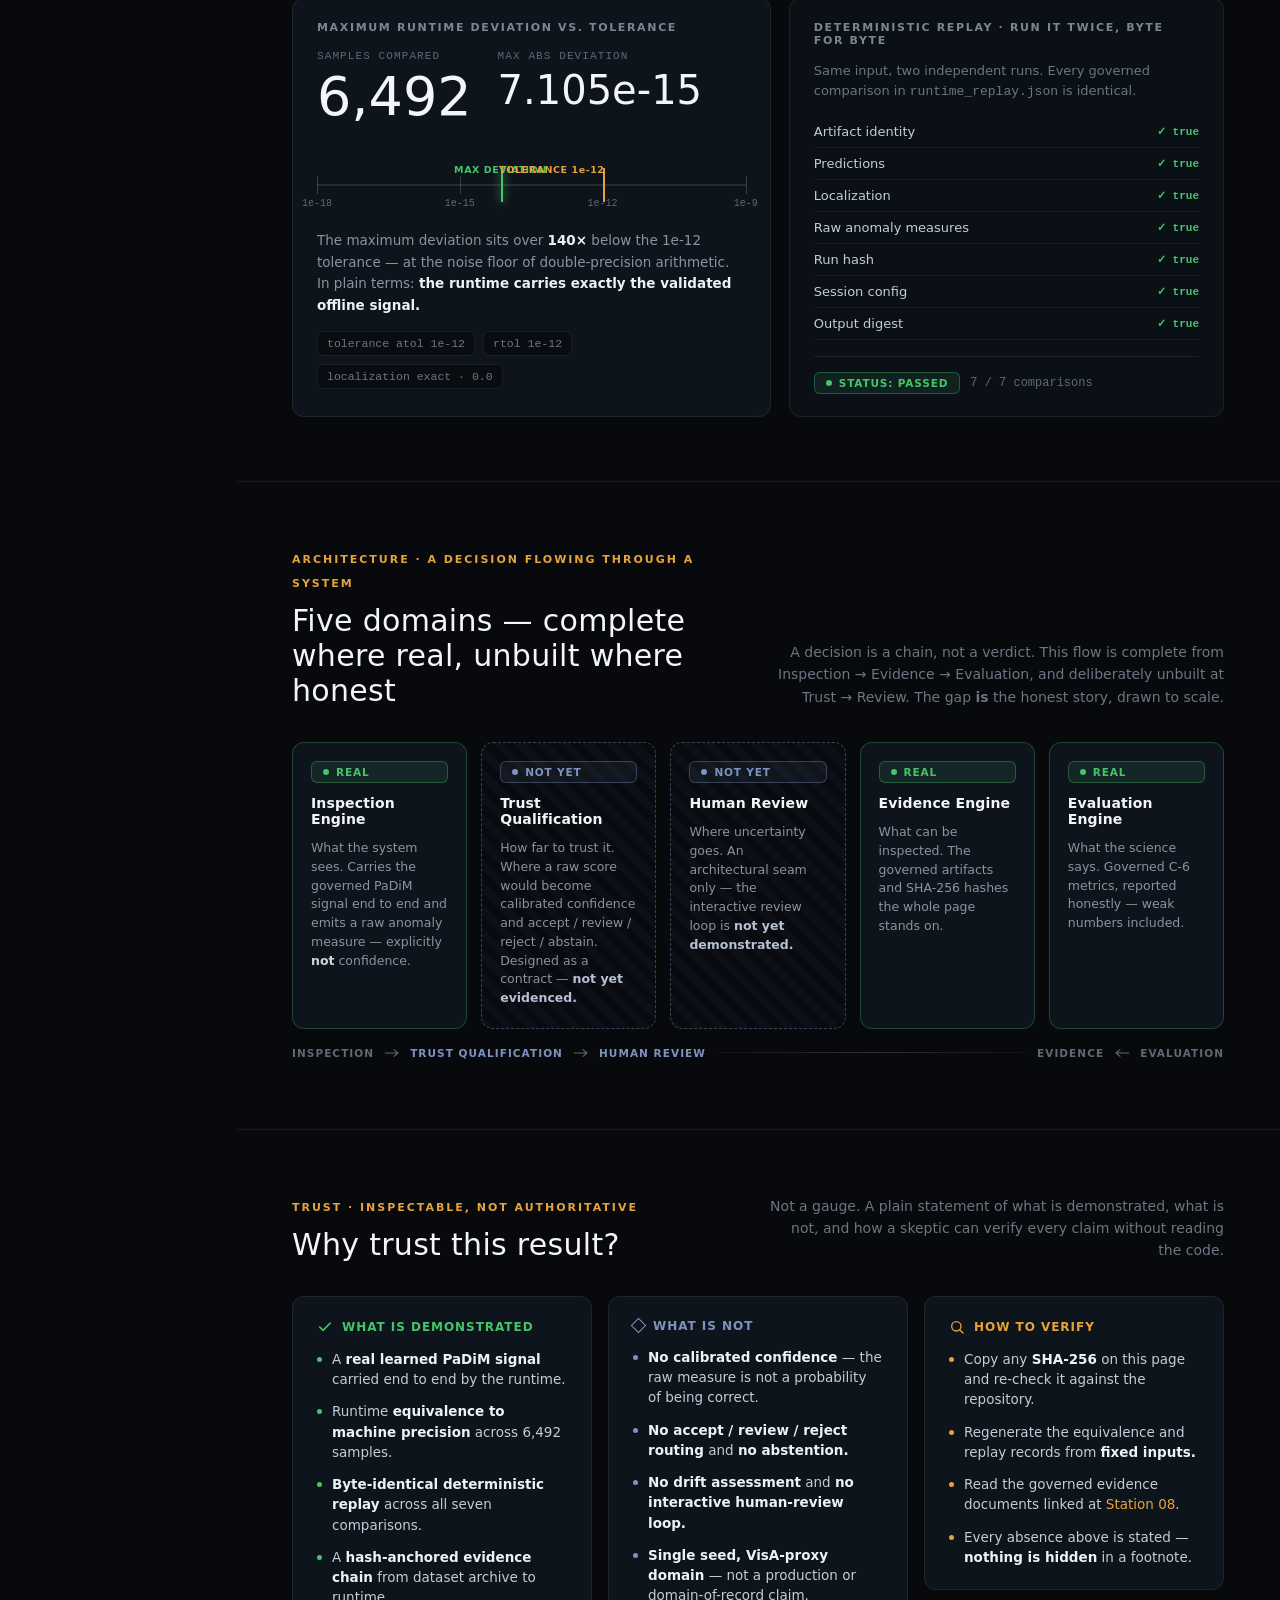
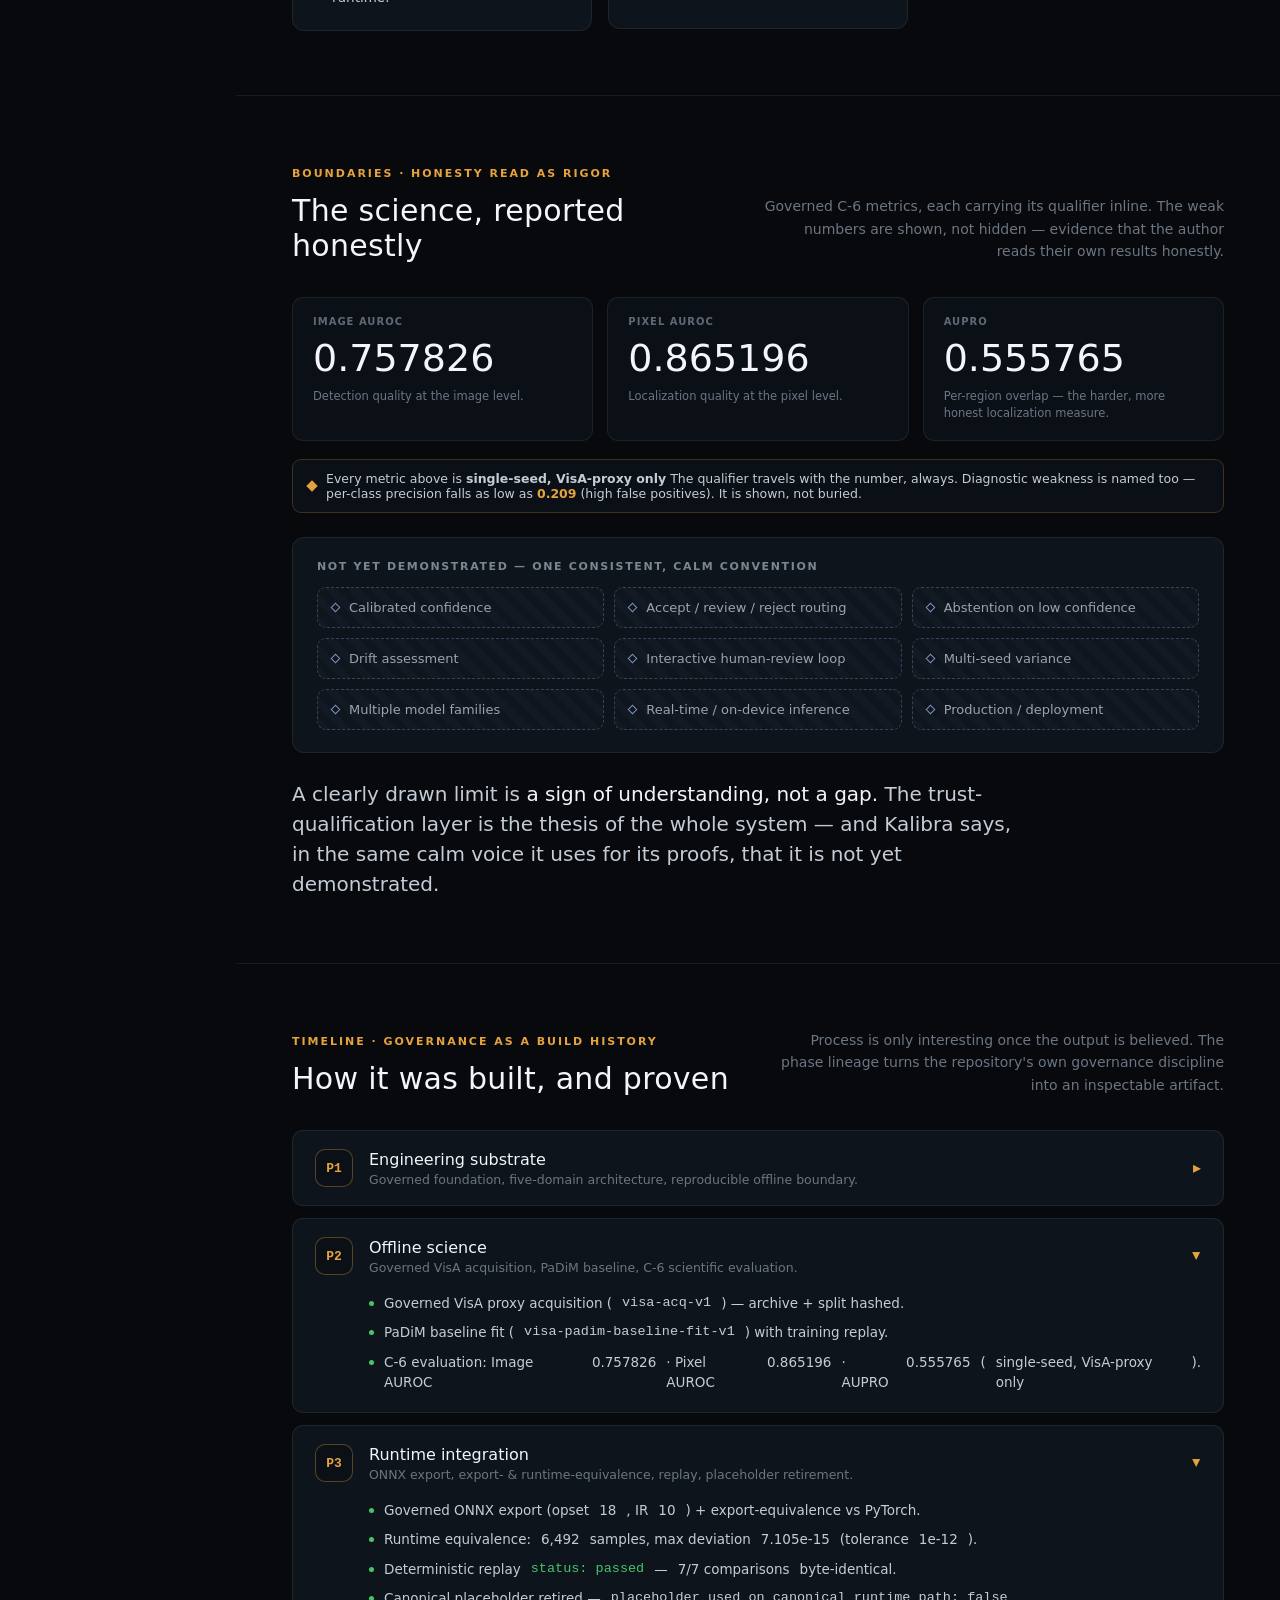
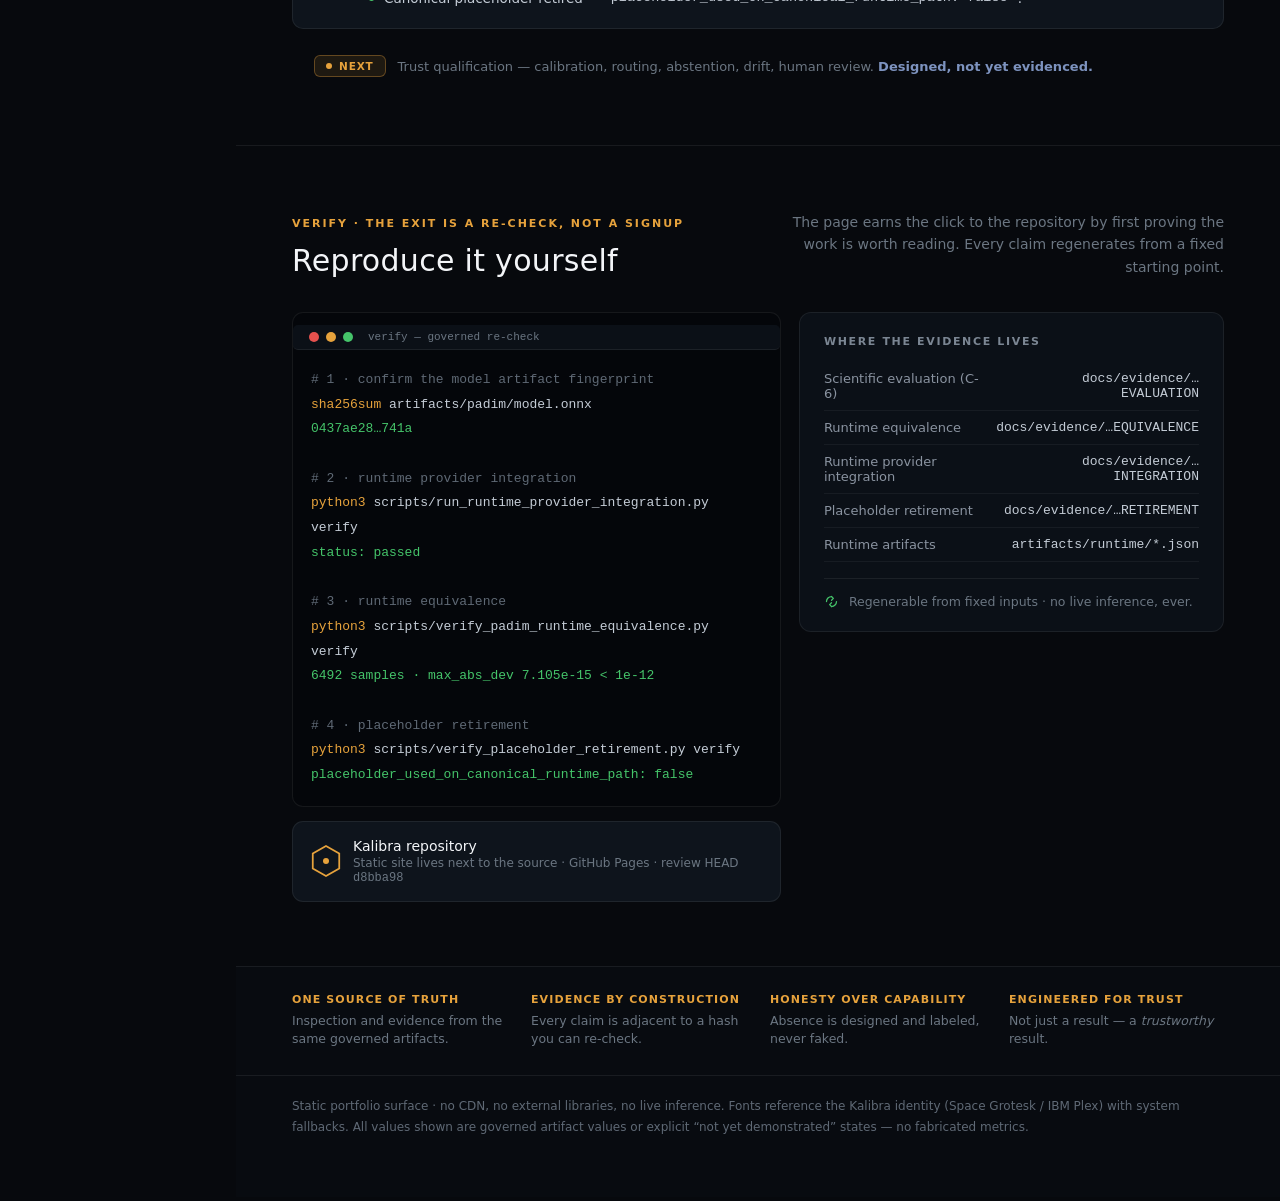
==== commit 50749979: "feat: complete public readiness improvements" ====
--- a/portfolio/index.html
+++ b/portfolio/index.html
@@ -47,7 +47,7 @@
     <div class="railfoot">
       <div class="blk"><div class="k">MODE</div><div class="v">Offline · Batch · Reproducible</div></div>
       <div class="blk"><div class="k">EVIDENCE BASIS</div><div class="v" data-bind="meta.evidence_basis">Single-seed · VisA-proxy</div></div>
-      <div class="blk"><div class="k">REVIEW HEAD</div><div class="v mn" data-bind="meta.review_head">65c24d8</div></div>
+      <div class="blk"><div class="k">REVIEW HEAD</div><div class="v mn" data-bind="meta.review_head">d8bba98</div></div>
     </div>
   </nav>
 
@@ -107,29 +107,61 @@
       <div class="insp-grid">
         <!-- left: the decision -->
         <div class="card">
-          <div style="display:flex;align-items:center;gap:12px;margin-bottom:16px;flex-wrap:wrap">
-            <span class="mono" style="font-size:15px;color:var(--ink2)" data-bind="runtime.input.name">blob_defect.pgm</span>
-            <span class="st amber"><span class="sd"></span><span data-bind="runtime.input.projection_label">Local-provider projection</span></span>
-          </div>
-
-          <div style="display:flex;gap:16px">
-            <div style="flex:1;min-width:0">
-              <div class="frame">
-                <img alt="Governed inspection input, rendered from the local-provider projection" src="data:image/svg+xml,%3Csvg%20xmlns=%22http://www.w3.org/2000/svg%22%20viewBox=%220%200%204%204%22%20shape-rendering=%22crispEdges%22%3E%3Crect%20width=%22100%25%22%20height=%22100%25%22%20fill=%22%23070a0e%22/%3E%3Crect%20x=%221%22%20y=%221%22%20width=%221%22%20height=%221%22%20fill=%22rgb%28255,255,255%29%22/%3E%3Crect%20x=%222%22%20y=%221%22%20width=%221%22%20height=%221%22%20fill=%22rgb%28255,255,255%29%22/%3E%3Crect%20x=%221%22%20y=%222%22%20width=%221%22%20height=%221%22%20fill=%22rgb%28255,255,255%29%22/%3E%3Crect%20x=%222%22%20y=%222%22%20width=%221%22%20height=%221%22%20fill=%22rgb%28255,255,255%29%22/%3E%3C/svg%3E">
-                <div class="tag" data-bind="runtime.input.fixture_tag">INPUT · 4×4 PGM fixture</div>
+          <div class="inspection-case-head">
+            <div class="case-title">
+              <span class="mono sample" data-bind="runtime.input.name">pcb4 / anomaly / 049.JPG</span>
+              <span class="st amber"><span class="sd"></span><span data-bind="runtime.input.projection_label">Recorded governed case</span></span>
+            </div>
+            <div class="case-meta">
+              <span class="pathpill" data-bind="runtime.input.split" data-prefix="split ">split test</span>
+              <span class="pathpill" data-bind="runtime.input.category" data-prefix="category ">category pcb4</span>
+              <span class="pathpill" data-bind="runtime.input.content_hash_short" data-prefix="sha256 ">sha256 d7873fe6…a91d2e</span>
+            </div>
+          </div>
+
+          <div class="inspection-visuals">
+            <figure class="visual-panel">
+              <div class="visual-frame">
+                <img alt="Governed VisA-proxy PCB inspection input" src="media/runtime-inspection/pcb4-049-input.jpg">
               </div>
-            </div>
-            <div style="flex:1;min-width:0">
-              <div class="frame">
-                <img alt="Defect localization overlay" src="data:image/svg+xml,%3Csvg%20xmlns=%22http://www.w3.org/2000/svg%22%20viewBox=%220%200%204%204%22%20shape-rendering=%22crispEdges%22%3E%3Crect%20width=%22100%25%22%20height=%22100%25%22%20fill=%22%23070a0e%22/%3E%3Crect%20x=%221%22%20y=%221%22%20width=%221%22%20height=%221%22%20fill=%22rgb%28255,255,255%29%22/%3E%3Crect%20x=%222%22%20y=%221%22%20width=%221%22%20height=%221%22%20fill=%22rgb%28255,255,255%29%22/%3E%3Crect%20x=%221%22%20y=%222%22%20width=%221%22%20height=%221%22%20fill=%22rgb%28255,255,255%29%22/%3E%3Crect%20x=%222%22%20y=%222%22%20width=%221%22%20height=%221%22%20fill=%22rgb%28255,255,255%29%22/%3E%3Crect%20x=%221%22%20y=%221%22%20width=%222%22%20height=%222%22%20fill=%22%23e5514e%22%20fill-opacity=%220.24%22%20stroke=%22%23e5514e%22%20stroke-width=%220.08%22/%3E%3C/svg%3E">
-                <div class="tag" data-bind="runtime.localization.display_label">LOCALIZATION · x 0.25–0.75, y 0.25–0.75</div>
+              <figcaption class="visual-caption">
+                <span class="t">Governed input</span>
+                <span class="s" data-bind="runtime.input.name">pcb4 / anomaly / 049.JPG</span>
+              </figcaption>
+            </figure>
+            <figure class="visual-panel">
+              <div class="visual-frame">
+                <img alt="Semi-transparent PaDiM raw anomaly intensity over the governed PCB input" src="media/runtime-inspection/pcb4-049-anomaly-overlay.png">
               </div>
-            </div>
+              <figcaption class="visual-caption">
+                <span class="t" data-bind="runtime.visual.anomaly_overlay.label">PaDiM anomaly overlay</span>
+                <span class="s visual-explainer" data-bind="runtime.visual.anomaly_overlay.supporting_text">Raw anomaly intensity over governed input — not calibrated confidence</span>
+                <span class="heat-legend"><span>low</span><span class="ramp"></span><span>high raw anomaly</span></span>
+              </figcaption>
+            </figure>
+            <figure class="visual-panel">
+              <div class="visual-frame">
+                <img alt="PaDiM raw anomaly map for the governed PCB case" src="media/runtime-inspection/pcb4-049-padim-map.png">
+              </div>
+              <figcaption class="visual-caption">
+                <span class="t" data-bind="runtime.visual.anomaly_map.label">PaDiM raw anomaly map</span>
+                <span class="s" data-bind="runtime.visual.anomaly_map.sha256_short" data-prefix="map sha256 ">map sha256 41c9f224…9d83e2</span>
+              </figcaption>
+            </figure>
+            <figure class="visual-panel">
+              <div class="visual-frame">
+                <img alt="Recorded localization region overlaid on the governed PCB input" src="media/runtime-inspection/pcb4-049-localization.png">
+              </div>
+              <figcaption class="visual-caption">
+                <span class="t">Recorded localization</span>
+                <span class="s" data-bind="runtime.localization.display_label">LOCALIZATION · x 0.250–0.375, y 0.375–0.500</span>
+              </figcaption>
+            </figure>
           </div>
 
           <div style="height:1px;background:var(--line);margin:20px 0 18px"></div>
 
-          <div style="display:grid;grid-template-columns:0.8fr 1.2fr;gap:28px;align-items:start">
+          <div class="result-grid">
             <div>
               <div class="card-k">Inspection result</div>
               <div style="display:inline-flex;align-items:center;gap:9px;background:rgba(229,81,78,0.12);border:1px solid rgba(229,81,78,0.4);border-radius:8px;padding:10px 16px">
@@ -139,12 +171,12 @@
               <p style="font:400 12px var(--body);color:var(--mut4);margin-top:12px;line-height:1.55">Judgement only — &ldquo;is this defective, and where?&rdquo;</p>
             </div>
             <div>
-              <div class="card-k">Raw anomaly measure</div>
+              <div class="card-k" data-bind="runtime.raw_statement">Raw anomaly measure — not calibrated confidence</div>
               <div style="display:flex;align-items:center;gap:18px">
-                <span class="metric-big" data-bind="runtime.raw_anomaly_measure">75.00</span>
+                <span class="metric-big" data-bind="runtime.raw_anomaly_measure">6.276</span>
                 <div style="flex:1">
-                  <div class="bar"><i style="width:75%"></i></div>
-                  <div style="display:flex;justify-content:space-between;margin-top:6px"><span class="mono" style="font-size:11px;color:var(--mut4)">0</span><span class="mono" style="font-size:11px;color:var(--mut4)" data-bind="runtime.raw_scale_max" data-suffix=" · model raw scale">100 · model raw scale</span></div>
+                  <div class="bar"><i style="width:63%"></i></div>
+                  <div class="raw-scale"><span class="mono" style="font-size:11px;color:var(--mut4)">0</span><span class="mono" style="font-size:11px;color:var(--mut4)" data-bind="runtime.raw_scale_max" data-suffix=" · model raw scale">10+ · model raw scale</span></div>
                 </div>
               </div>
               <p style="font:400 12px var(--body);color:var(--mut4);margin-top:10px;line-height:1.55">A standalone measure of how unusual the input is — <span style="color:var(--mut2)">not a probability of being correct, and not calibrated confidence.</span></p>
@@ -153,7 +185,7 @@
 
           <div class="precomp">
             <span class="sq"></span>
-            <span data-bind="runtime.precomputed_note">Precomputed from a governed offline run. Kalibra does not run inference in your browser — this is a projection of a recorded local-provider result.</span>
+            <span data-bind="runtime.precomputed_note">Precomputed from a governed offline run on the VisA proxy dataset. Kalibra does not run inference in your browser — this single case is illustrative evidence, not proof of generalized performance.</span>
           </div>
 
           <details class="disclose">
@@ -161,7 +193,9 @@
             <div style="margin-top:14px">
               <div class="kv"><span class="k">Model identity</span><span class="v" data-bind="runtime.model_identity">kalibra-padim-onnx-export-v1</span></div>
               <div class="kv"><span class="k">Model artifact</span><span class="v" data-bind="runtime.model_sha256_short" data-prefix="sha256:">sha256:0437ae28…741a</span></div>
-              <div class="kv"><span class="k">Input content hash</span><span class="v" data-bind="runtime.input.content_hash_short">8b719296…0da45e</span></div>
+              <div class="kv"><span class="k">Input content hash</span><span class="v" data-bind="runtime.input.content_hash_short">d7873fe6…a91d2e</span></div>
+              <div class="kv"><span class="k">Anomaly-map hash</span><span class="v" data-bind="runtime.visual.anomaly_map.sha256_short">41c9f224…9d83e2</span></div>
+              <div class="kv"><span class="k">Projection manifest</span><span class="v" data-bind="runtime.visual.manifest.sha256_short">c60a3bd4…3bb25c</span></div>
               <div class="kv"><span class="k">Feature contract</span><span class="v" data-bind="runtime.feature_contract">…rgb64-bilinear-float64-patch8-v1</span></div>
               <div class="kv"><span class="k">Toolchain pin</span><span class="v" data-bind="runtime.toolchain">onnxruntime 1.19.2 · numpy 2.0.2 · python 3.9.6</span></div>
               <div class="kv"><span class="k">Determinism</span><span class="v" data-bind="runtime.determinism">single-thread · ORT_DISABLE_ALL · CPU EP</span></div>
@@ -565,7 +599,7 @@
             <svg class="hex" width="30" height="34" viewBox="0 0 34 38"><polygon points="17,2 32,10.5 32,27.5 17,36 2,27.5 2,10.5" fill="none" stroke="#e6a23c" stroke-width="2"></polygon><circle cx="17" cy="19" r="3.4" fill="#e6a23c"></circle></svg>
             <div>
               <div style="font:500 14px var(--disp);color:var(--ink)">Kalibra repository</div>
-              <div style="font:400 12px var(--body);color:var(--mut3);margin-top:2px">Static site lives next to the source · GitHub Pages · review HEAD <span class="mono" data-bind="meta.review_head">65c24d8</span></div>
+              <div style="font:400 12px var(--body);color:var(--mut3);margin-top:2px">Static site lives next to the source · GitHub Pages · review HEAD <span class="mono" data-bind="meta.review_head">d8bba98</span></div>
             </div>
           </div>
         </div>
@@ -825,7 +859,7 @@
     "model_sha256": "0437ae28e172489387da07c4bd1f0c6b1ed95f3970ca3c7fa1dcd55935bd741a",
     "model_sha256_short": "0437ae28…741a",
     "offline_mode": true,
-    "review_head": "65c24d8"
+    "review_head": "d8bba98"
   },
   "runtime": {
     "carried": [
@@ -850,25 +884,31 @@
     "determinism": "single-thread · ORT_DISABLE_ALL · CPU EP",
     "feature_contract": "…rgb64-bilinear-float64-patch8-v1",
     "input": {
-      "class_name": "candle",
-      "content_hash_short": "8b719296…0da45e",
-      "fixture": "4×4 PGM",
-      "fixture_tag": "INPUT · 4×4 PGM fixture",
-      "name": "blob_defect.pgm",
-      "projection_label": "Local-provider projection"
+      "category": "pcb4",
+      "class_name": "pcb4",
+      "content_hash_short": "d7873fe6…a91d2e",
+      "dataset_label": "visa-acq-v1",
+      "fixture": "governed VisA-proxy image",
+      "fixture_tag": "INPUT · governed VisA-proxy image",
+      "name": "pcb4 / anomaly / 049.JPG",
+      "projection_label": "Recorded governed case",
+      "sample_id": "049",
+      "split": "test"
     },
     "integration_status": "passed",
     "localization": {
-      "display_label": "LOCALIZATION · x 0.25–0.75, y 0.25–0.75",
-      "x": "0.25–0.75",
-      "y": "0.25–0.75"
+      "display_label": "LOCALIZATION · x 0.250–0.375, y 0.375–0.500",
+      "kind": "padim_raw_anomaly_map_argmax_region_v1",
+      "x": "0.250–0.375",
+      "y": "0.375–0.500"
     },
     "model_identity": "kalibra-padim-onnx-export-v1",
     "model_sha256_short": "0437ae28…741a",
-    "precomputed_note": "Precomputed from a governed offline run. Kalibra does not run inference in your browser — this is a projection of a recorded local-provider result.",
-    "raw_anomaly_measure": "75.00",
-    "raw_bar_percent": "75",
-    "raw_scale_max": "100",
+    "precomputed_note": "Precomputed from a governed offline run on the VisA proxy dataset. Kalibra does not run inference in your browser — this single case is illustrative evidence, not proof of generalized performance.",
+    "raw_anomaly_measure": "6.276",
+    "raw_bar_percent": "63",
+    "raw_scale_max": "10+",
+    "raw_statement": "Raw anomaly measure — not calibrated confidence",
     "session_config_hash_short": "2893fd1f…a2e4",
     "toolchain": "onnxruntime 1.19.2 · numpy 2.0.2 · python 3.9.6",
     "trust": {
@@ -879,7 +919,72 @@
       ],
       "state": "not_yet_demonstrated"
     },
-    "verdict": "DEFECT"
+    "verdict": "DEFECT",
+    "visual": {
+      "anomaly_map": {
+        "asset_path": "media/runtime-inspection/pcb4-049-padim-map.png",
+        "asset_sha256": "4a9716ebedc873324cd41bdd82dcb6b7df085434fd9177ec42147c35a158aaba",
+        "interpolation_mode": "nearest-neighbour",
+        "label": "PaDiM raw anomaly map",
+        "max_raw": "6.276",
+        "min_raw": "0.793",
+        "sha256": "41c9f22495beb491cd83845abbfd826a796651b593606bb6c05021d7a29d83e2",
+        "sha256_short": "41c9f224…9d83e2"
+      },
+      "anomaly_overlay": {
+        "alpha": 0.33,
+        "asset_path": "media/runtime-inspection/pcb4-049-anomaly-overlay.png",
+        "asset_sha256": "226af27eca1831b07025dac7379c61466ae502ec40f69bd9ccd7ebf1783ce8b2",
+        "colour_map_identity": "kalibra_raw_anomaly_six_stop_linear_rgb_v1",
+        "interpolation_mode": "bilinear (presentation-only)",
+        "label": "PaDiM anomaly overlay",
+        "native_dimensions": {
+          "height": 64,
+          "width": 64
+        },
+        "rendered_dimensions": {
+          "height": 1104,
+          "width": 1358
+        },
+        "supporting_text": "Raw anomaly intensity over governed input — not calibrated confidence"
+      },
+      "category": "pcb4",
+      "dataset_label": "visa-acq-v1",
+      "input": {
+        "asset_path": "media/runtime-inspection/pcb4-049-input.jpg",
+        "asset_sha256": "d7873fe67f9e5c195504e3fec7d71daeb7818791e3bf4be23b6ec2764fa91d2e",
+        "content_hash_short": "d7873fe6…a91d2e",
+        "filename": "pcb4/Data/Images/Anomaly/049.JPG",
+        "sample_id": "049",
+        "sample_label": "pcb4 / anomaly / 049.JPG"
+      },
+      "localization": {
+        "asset_path": "media/runtime-inspection/pcb4-049-localization.png",
+        "asset_sha256": "8281f0edfba1b0808d38a8a3feb6ba5be59317eb9dc90cb8fcf6cd7989499df2",
+        "display_label": "LOCALIZATION · x 0.250–0.375, y 0.375–0.500",
+        "kind": "padim_raw_anomaly_map_argmax_region_v1",
+        "region": {
+          "x_max": 0.375,
+          "x_min": 0.25,
+          "y_max": 0.5,
+          "y_min": 0.375
+        }
+      },
+      "manifest": {
+        "asset_path": "media/runtime-inspection/manifest.json",
+        "sha256": "c60a3bd4c96a866ad780fa31d8d701742ba5e4513536487bc6bbf082973bb25c",
+        "sha256_short": "c60a3bd4…3bb25c"
+      },
+      "prediction_id": "padim-inspection-prediction-542d2df3c9baee3daf0d9c99",
+      "raw_anomaly_measure": "6.276",
+      "raw_bar_percent": "63",
+      "raw_measure_kind": "raw_anomaly_measure",
+      "raw_measure_scale": "model_raw_anomaly_measure",
+      "selection_rationale": "Governed VisA-proxy PCB anomaly with a visible defect, recorded PaDiM raw anomaly map, and a predicted localization region not listed as a C-6 localization failure; selected for public understandability, not as generalized performance proof.",
+      "source_license": "VisA dataset license recorded as CC BY 4.0",
+      "split": "test",
+      "split_sha256_short": "2d86ae7f…505510"
+    }
   },
   "timeline": {
     "next": "Trust qualification — calibration, routing, abstention, drift, human review. Designed, not yet evidenced.",
--- a/portfolio/styles.css
+++ b/portfolio/styles.css
@@ -122,6 +122,22 @@
 
 /* ---------- INSPECTION ---------- */
 .insp-grid{display:grid;grid-template-columns:1.35fr 1fr;gap:18px;align-items:start}
+.inspection-case-head{display:flex;align-items:flex-start;justify-content:space-between;gap:16px;margin-bottom:16px;flex-wrap:wrap}
+.case-title{display:flex;align-items:center;gap:12px;flex-wrap:wrap}
+.case-title .sample{font-size:15px;color:var(--ink2)}
+.case-meta{display:flex;align-items:center;gap:8px;flex-wrap:wrap}
+.inspection-visuals{display:grid;grid-template-columns:repeat(2,minmax(0,1fr));gap:18px 14px}
+.visual-panel{min-width:0}
+.visual-frame{border-radius:9px;overflow:hidden;background:#050709;border:1px solid var(--line);position:relative;aspect-ratio:1/1;display:grid;place-items:center}
+.visual-frame img{width:100%;height:100%;display:block;object-fit:contain}
+.visual-caption{display:flex;flex-direction:column;gap:5px;margin-top:9px}
+.visual-caption .t{font:600 10px var(--disp);letter-spacing:.12em;color:var(--mut4);text-transform:uppercase}
+.visual-caption .s{font:400 11.5px var(--mono);color:var(--mut3);overflow-wrap:anywhere}
+.visual-caption .visual-explainer{font-family:var(--body);line-height:1.45;color:var(--mut2)}
+.heat-legend{display:grid;grid-template-columns:auto 1fr auto;align-items:center;gap:7px;margin-top:7px;font:400 10.5px var(--body);color:var(--mut4)}
+.heat-legend .ramp{height:7px;border-radius:5px;background:linear-gradient(90deg,#05070d,#122b58,#60316f,#ca4140,#ee9e3f,#ffeeae)}
+.result-grid{display:grid;grid-template-columns:0.8fr 1.2fr;gap:28px;align-items:start}
+.raw-scale{display:flex;justify-content:space-between;margin-top:6px}
 .frame{border-radius:9px;overflow:hidden;background:#050709;border:1px solid var(--line);position:relative}
 .frame img{width:100%;display:block;image-rendering:pixelated;aspect-ratio:1/1}
 .frame .tag{position:absolute;left:12px;bottom:12px;background:rgba(10,14,20,0.85);border:1px solid var(--line2);border-radius:7px;padding:5px 10px;font:400 11px var(--mono);color:var(--mut)}
@@ -244,3 +260,163 @@
   section.stn,#hero{padding:44px 26px}
   .wordmark{display:none}
 }
+
+@media (max-width:640px){
+  :root{--head:116px}
+
+  header.top{
+    height:auto;
+    min-height:var(--head);
+    align-items:flex-start;
+    flex-wrap:wrap;
+    gap:10px;
+    padding:10px 16px;
+  }
+  .brandchip{padding:8px 12px}
+  .brandchip span{font-size:11px}
+  .head-right{
+    width:100%;
+    min-width:0;
+    justify-content:space-between;
+    gap:8px;
+  }
+  .head-right .chip{flex:0 0 auto;padding:8px 10px}
+  .head-right > .hashrow{flex:1 1 auto}
+
+  main,
+  section.stn,
+  .card,
+  .grid,
+  .insp-grid,
+  .inspection-visuals,
+  .result-grid,
+  .eq-grid,
+  .verify-grid,
+  .three,
+  .arch,
+  .metrics,
+  .nyd-list,
+  .footer-principles,
+  .term,
+  .repo-cta,
+  .phase,
+  .phase .detail,
+  .phase .detail .di,
+  .kv,
+  .hashrow,
+  .pathpill,
+  .st{min-width:0;max-width:100%}
+
+  section.stn,#hero{padding:36px 16px}
+  .stn-head{
+    flex-direction:column;
+    align-items:flex-start;
+    gap:12px;
+    margin-bottom:24px;
+  }
+  .stn-head > div,
+  .stn-head .lede{
+    width:100%;
+    max-width:none;
+  }
+  .stn-head .lede{text-align:left}
+  .stn-title{font-size:28px;line-height:1.18}
+  .hero h1{font-size:36px;line-height:1.16}
+  .hero .sub{font-size:15px}
+
+  .card{padding:18px 16px}
+  .insp-grid,
+  .inspection-visuals,
+  .result-grid,
+  .eq-grid,
+  .verify-grid,
+  .three,
+  .arch,
+  .metrics,
+  .nyd-list,
+  .footer-principles{grid-template-columns:minmax(0,1fr)}
+
+  .identity-strip,
+  .cta-row{align-items:stretch}
+  .idcell,
+  .verdict-badge,
+  .cta{width:100%}
+  .verdict-badge{align-items:flex-start}
+  .verdict-badge > div:last-child{min-width:0}
+  .honest-line,
+  .precomp,
+  .qualbar,
+  .repo-cta{align-items:flex-start}
+
+  .inspection-case-head,
+  .case-title,
+  .case-meta{align-items:flex-start}
+  #inspection .card > div[style*="display:flex"][style*="gap:16px"]{flex-direction:column}
+  #inspection .card > div[style*="grid-template-columns:0.8fr"]{
+    grid-template-columns:minmax(0,1fr) !important;
+    gap:18px !important;
+  }
+  #inspection [style*="display:flex"][style*="gap:18px"]{flex-wrap:wrap}
+  .frame .tag{
+    right:12px;
+    max-width:calc(100% - 24px);
+    white-space:normal;
+    overflow-wrap:anywhere;
+  }
+
+  .archflow{
+    flex-wrap:wrap;
+    align-items:flex-start;
+    row-gap:8px;
+  }
+  .archflow .ar{display:none}
+
+  .kv{
+    align-items:flex-start;
+    flex-wrap:wrap;
+  }
+  .kv .v{
+    text-align:left;
+    max-width:100%;
+  }
+  .replay-row{flex-wrap:wrap;gap:6px 12px}
+  .phase > summary{
+    grid-template-columns:auto minmax(0,1fr) auto;
+    gap:12px;
+    padding:16px;
+  }
+  .phase .detail{padding:0 16px 18px}
+  .phase .detail .di{
+    display:block;
+    position:relative;
+    padding-left:15px;
+  }
+  .phase .detail .di .m{
+    position:absolute;
+    left:0;
+    top:.72em;
+    margin-top:0;
+  }
+
+  .term .bar{
+    height:auto;
+    min-height:24px;
+    flex-wrap:wrap;
+  }
+  .term pre{
+    padding:14px;
+    font-size:12px;
+    overflow-wrap:anywhere;
+  }
+  .footer-principles{padding:24px 16px;gap:18px}
+  .proto-note{padding:18px 16px 44px}
+
+  .hashrow,
+  .pathpill,
+  .st{overflow-wrap:anywhere}
+  .hashrow{flex-wrap:wrap}
+  .hashrow .h,
+  .mono,
+  .kv .v,
+  .term pre{overflow-wrap:anywhere;word-break:break-word}
+}
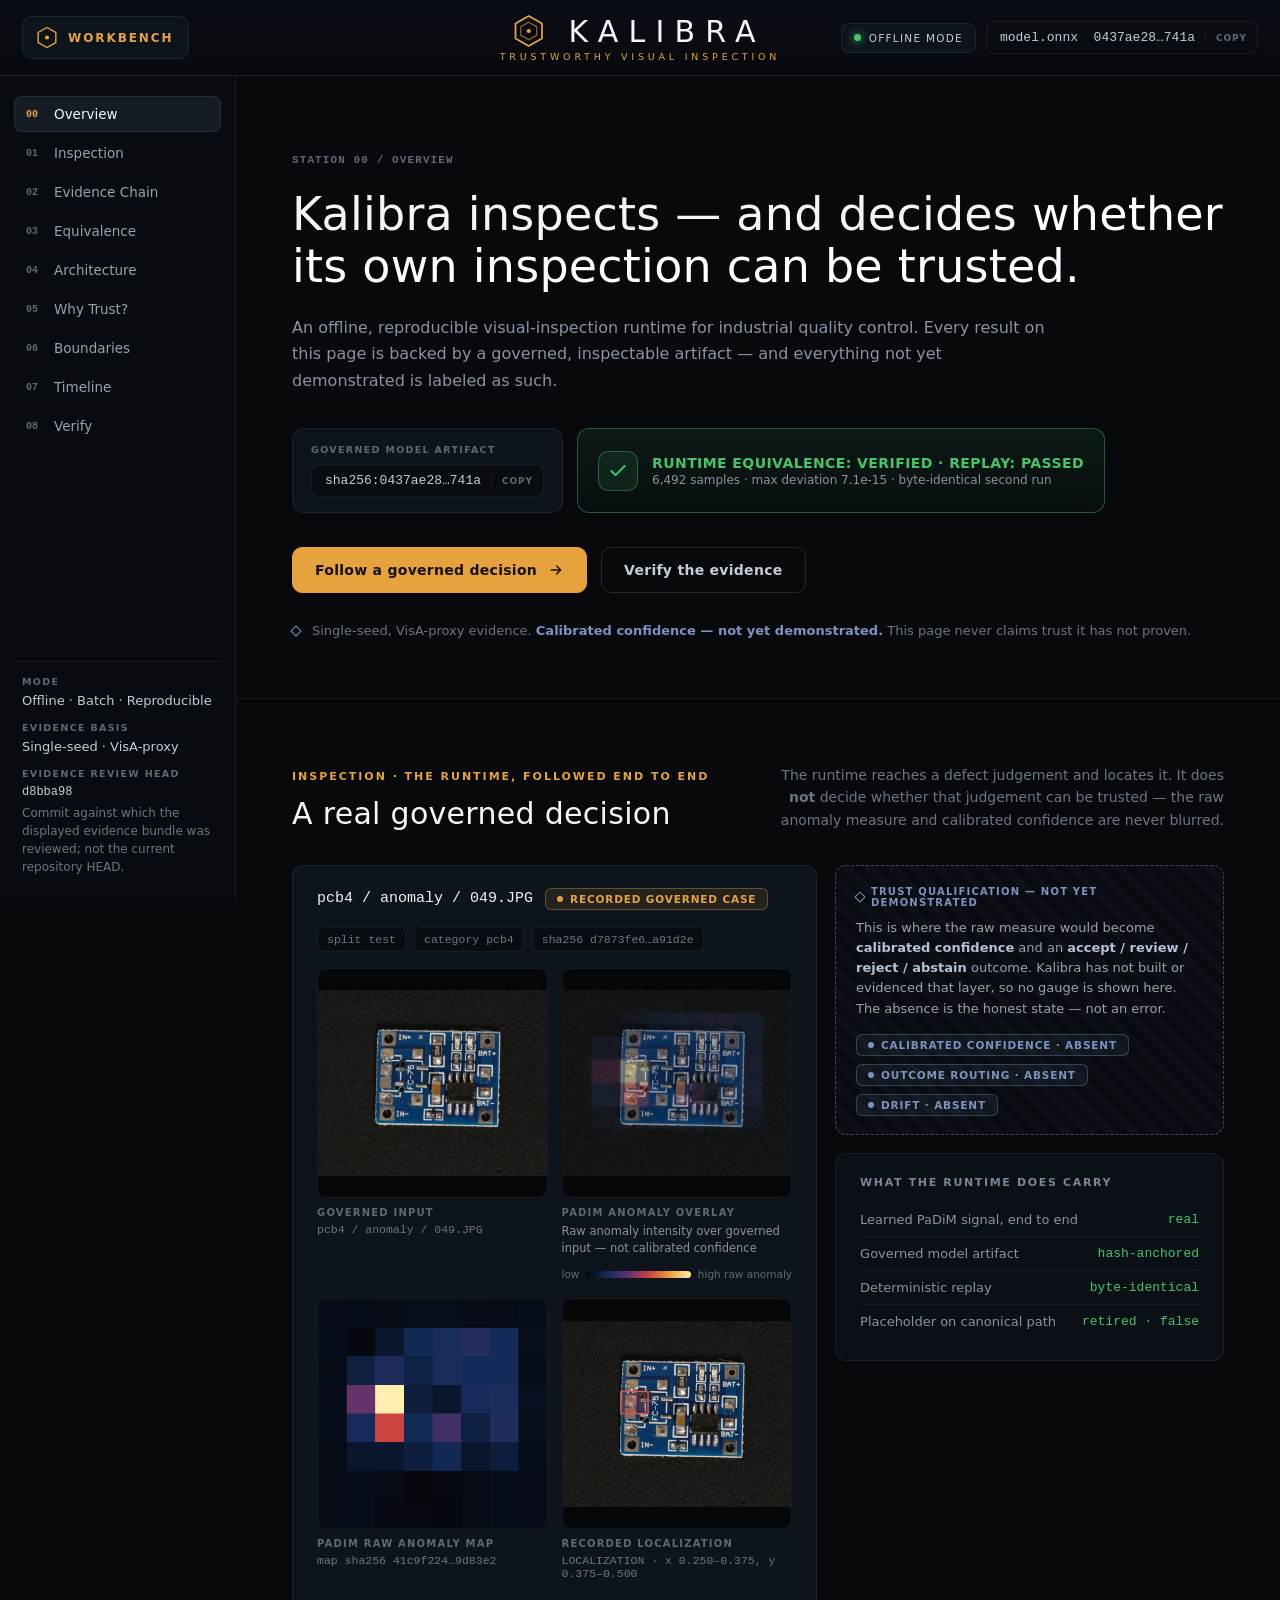
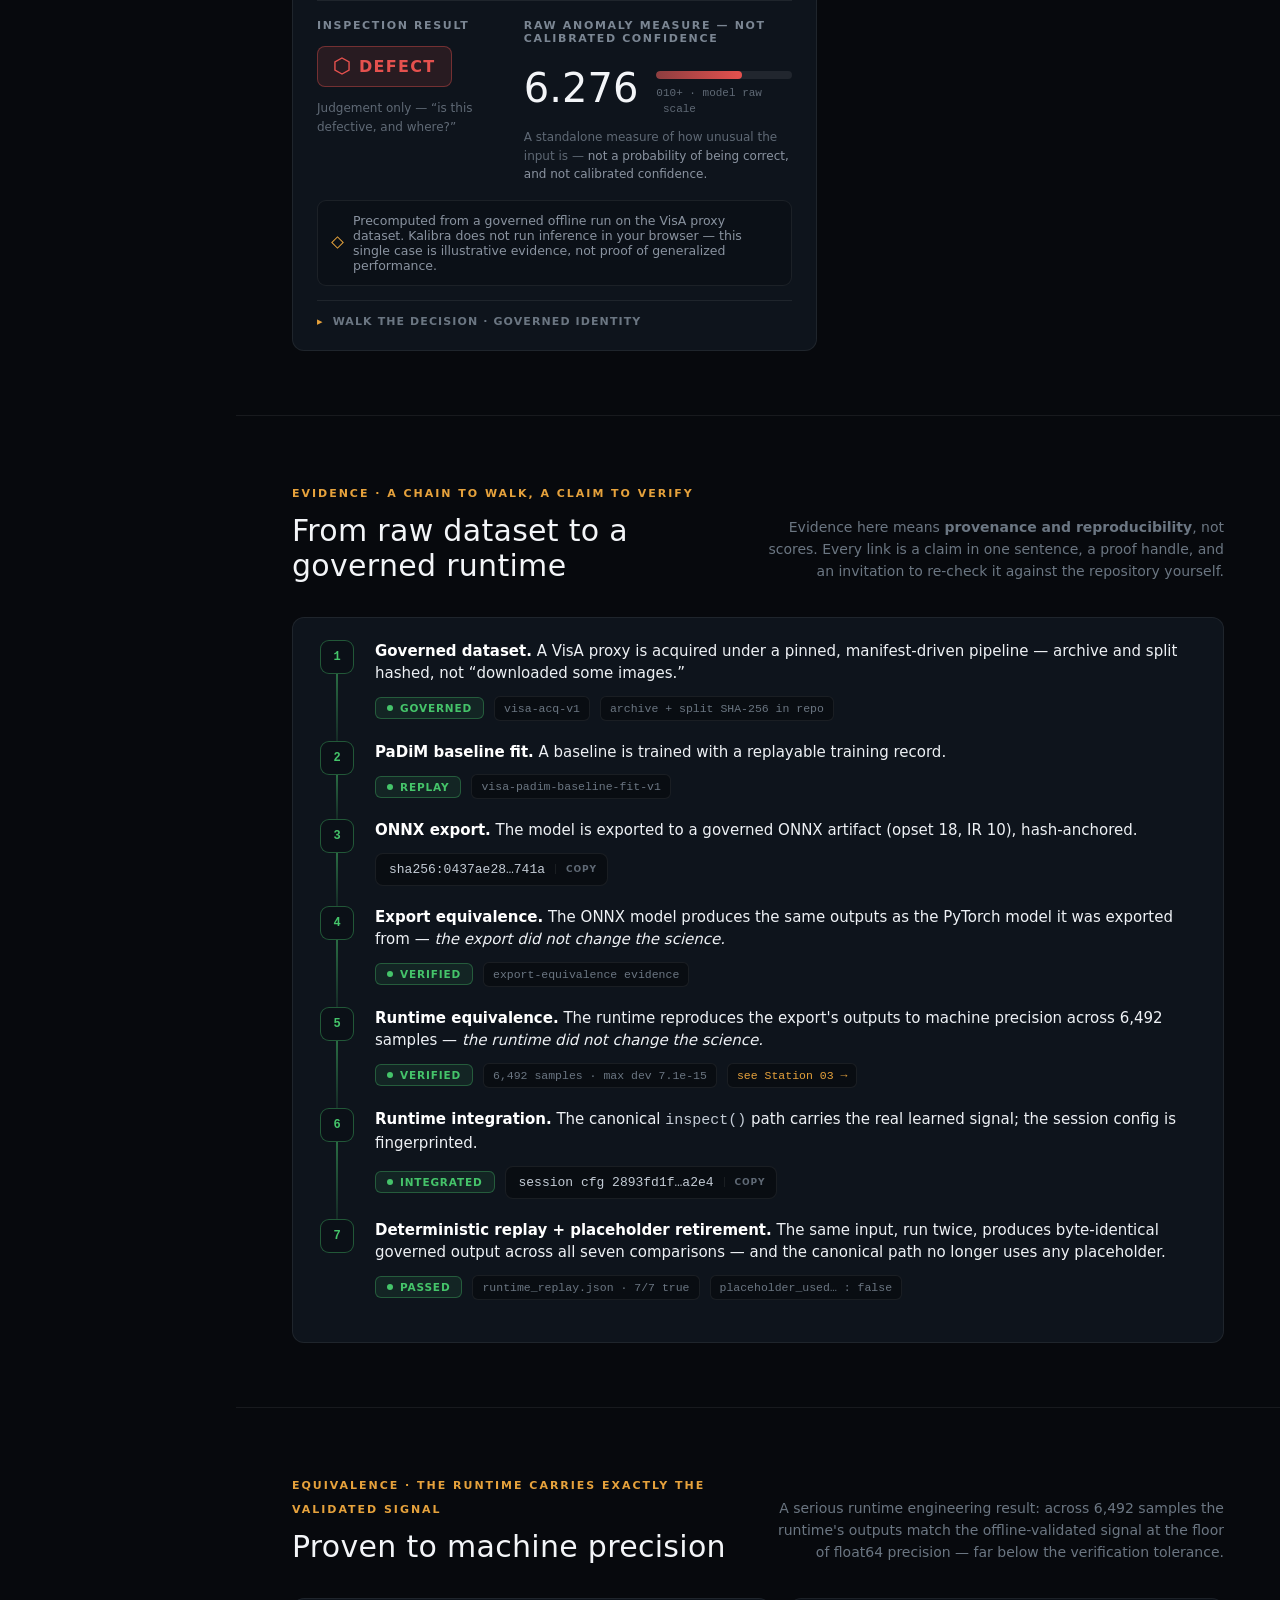
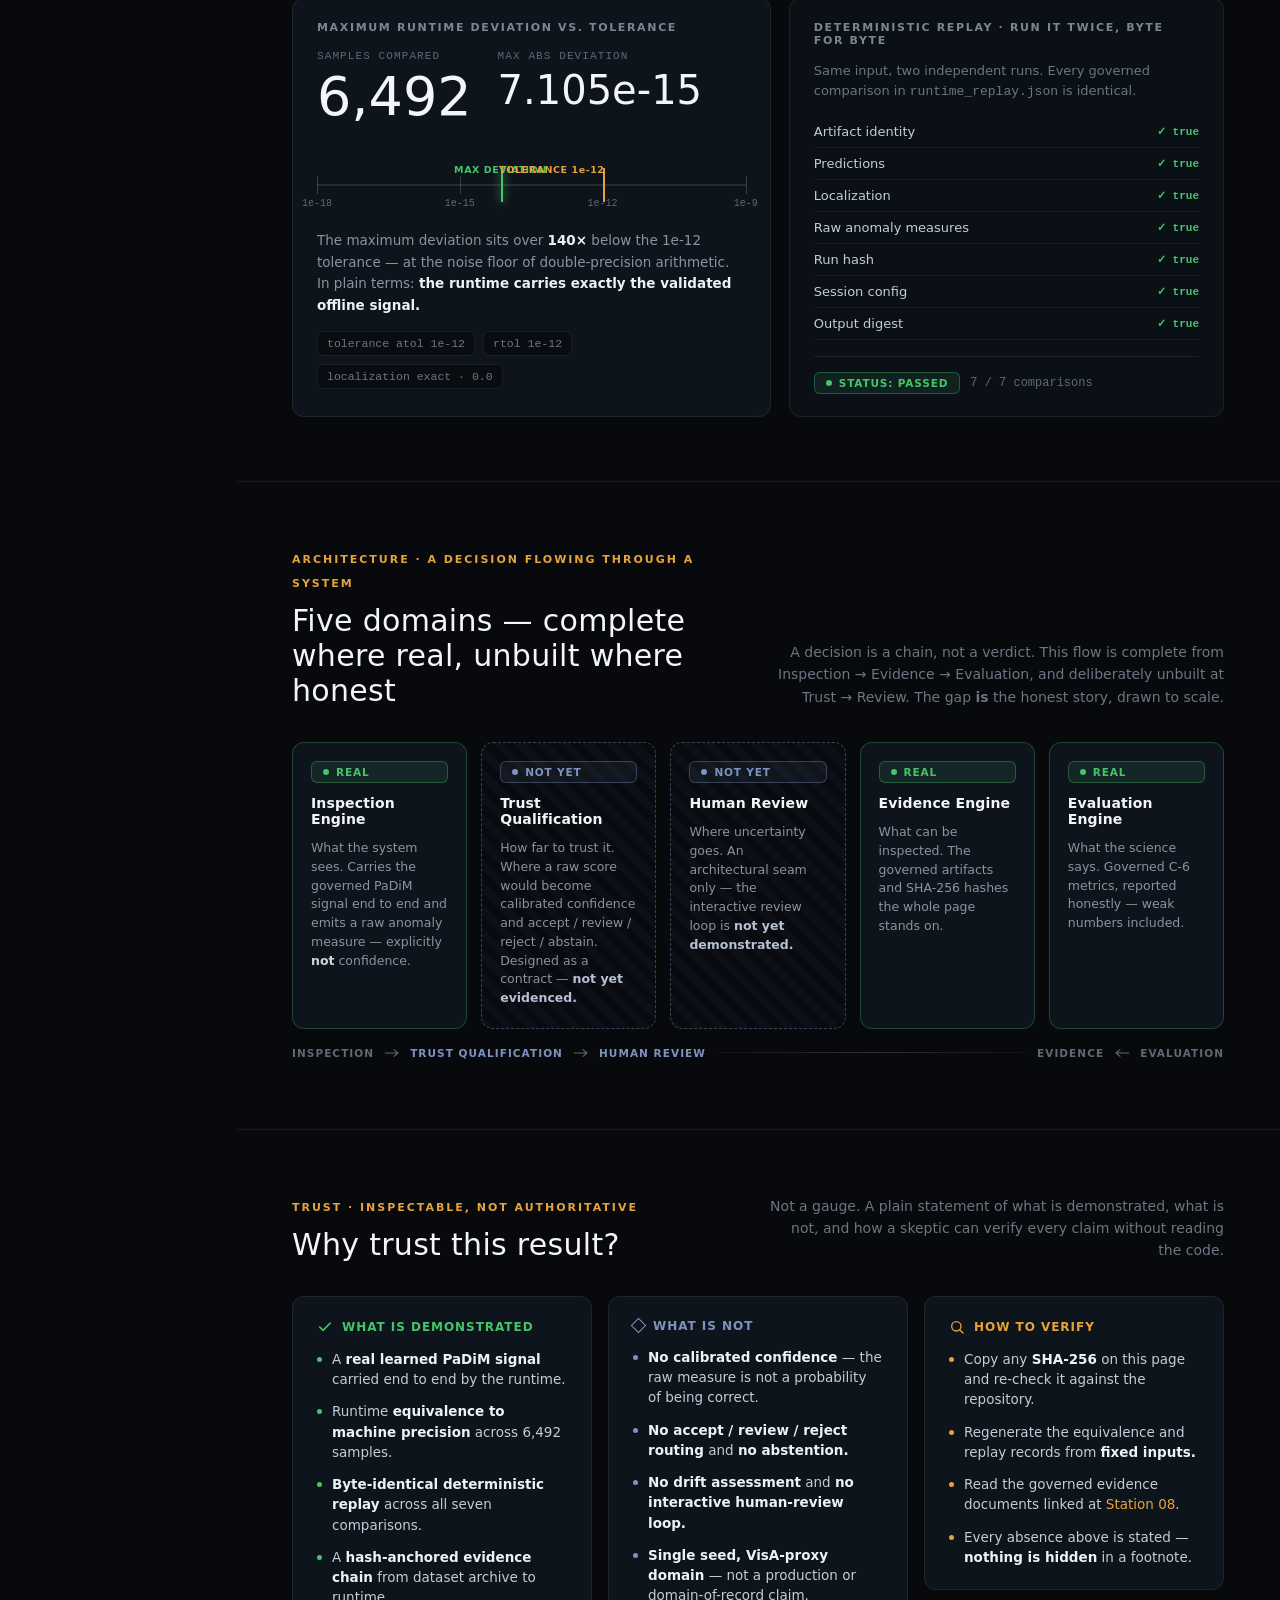
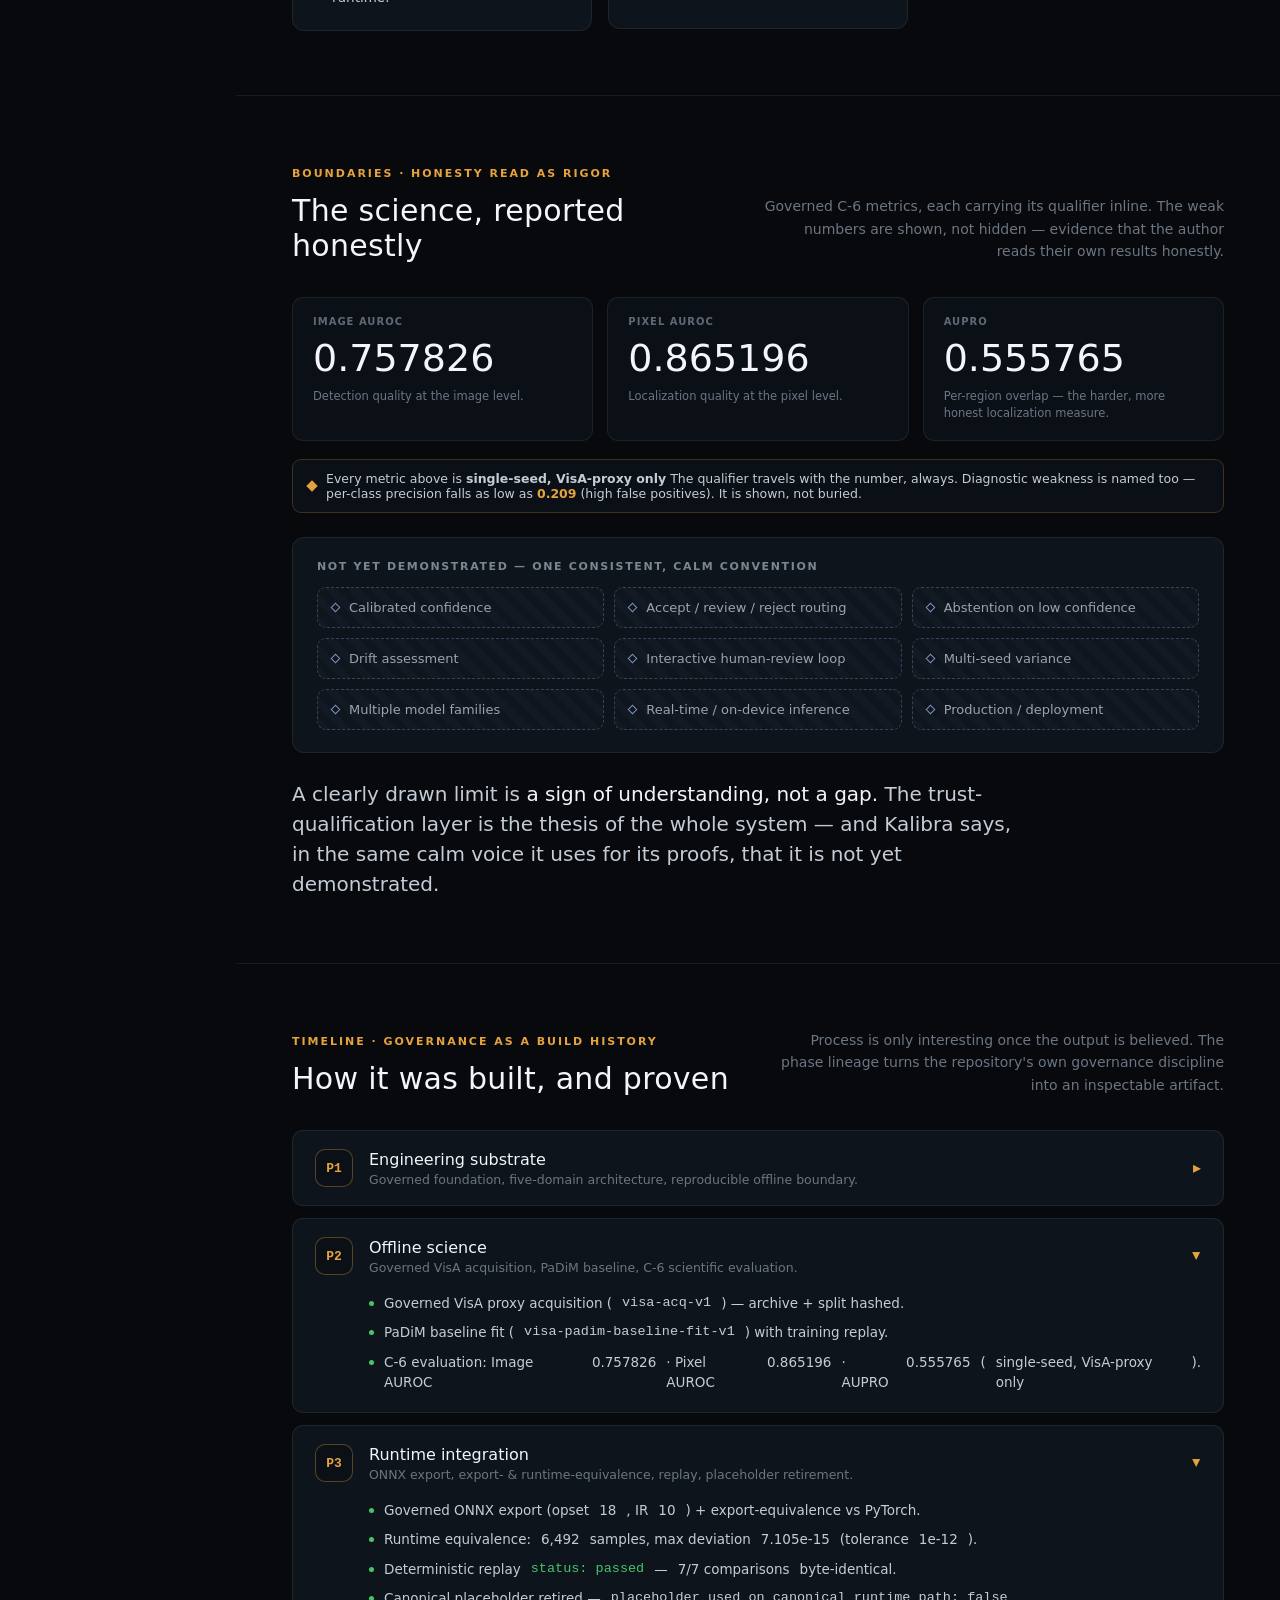
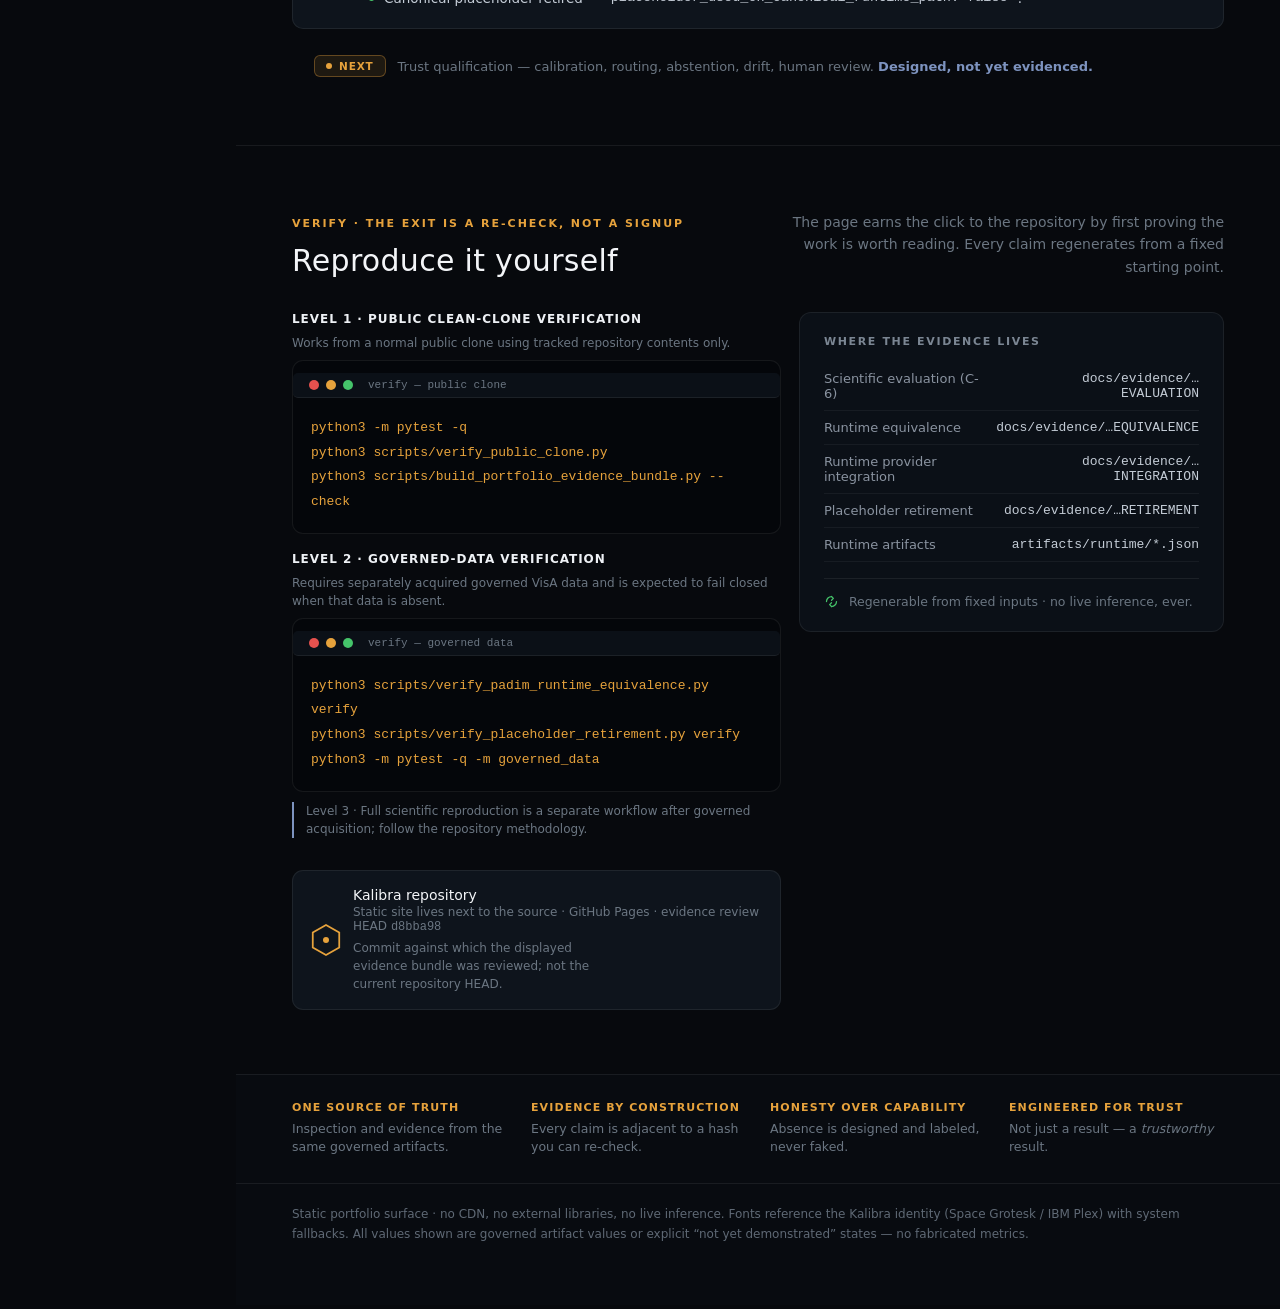
==== commit d33b2acb: "fix: resolve final public journey blockers" ====
--- a/portfolio/index.html
+++ b/portfolio/index.html
@@ -47,7 +47,7 @@
     <div class="railfoot">
       <div class="blk"><div class="k">MODE</div><div class="v">Offline · Batch · Reproducible</div></div>
       <div class="blk"><div class="k">EVIDENCE BASIS</div><div class="v" data-bind="meta.evidence_basis">Single-seed · VisA-proxy</div></div>
-      <div class="blk"><div class="k">REVIEW HEAD</div><div class="v mn" data-bind="meta.review_head">d8bba98</div></div>
+      <div class="blk"><div class="k">EVIDENCE REVIEW HEAD</div><div class="v mn" data-bind="meta.review_head">d8bba98</div><div class="review-explanation" data-bind="meta.review_head_explanation">Commit against which the displayed evidence bundle was reviewed; not the current repository HEAD.</div></div>
     </div>
   </nav>
 
@@ -576,30 +576,34 @@
       </div>
 
       <div class="verify-grid">
-        <div>
-          <div class="term">
-            <div class="bar"><b style="background:#e5514e"></b><b style="background:#e6a23c"></b><b style="background:#45c46a"></b><span class="l">verify — governed re-check</span></div>
-<pre><span class="c"># 1 · confirm the model artifact fingerprint</span>
-<span class="a">sha256sum</span> artifacts/padim/model.onnx
-<span class="g" data-bind="meta.model_sha256_short">0437ae28…741a</span>
-
-<span class="c"># 2 · runtime provider integration</span>
-<span class="a">python3</span> scripts/run_runtime_provider_integration.py verify
-<span class="g" data-bind="runtime.integration_status" data-prefix="status: ">status: passed</span>
-
-<span class="c"># 3 · runtime equivalence</span>
-<span class="a">python3</span> scripts/verify_padim_runtime_equivalence.py verify
-<span class="g"><span data-bind="equivalence.samples_compared_plain">6492</span> samples · max_abs_dev <span data-bind="equivalence.max_abs_deviation">7.105e-15</span> &lt; <span data-bind="equivalence.atol">1e-12</span></span>
-
-<span class="c"># 4 · placeholder retirement</span>
-<span class="a">python3</span> scripts/verify_placeholder_retirement.py verify
-<span class="g" data-bind="runtime.carried.3.source_field">placeholder_used_on_canonical_runtime_path: false</span></pre>
+        <div class="verify-levels">
+          <div class="verify-level">
+            <div class="level-label">Level 1 · Public clean-clone verification</div>
+            <p class="verify-note">Works from a normal public clone using tracked repository contents only.</p>
+            <div class="term">
+              <div class="bar"><b style="background:#e5514e"></b><b style="background:#e6a23c"></b><b style="background:#45c46a"></b><span class="l">verify — public clone</span></div>
+<pre><span class="a">python3 -m pytest -q</span>
+<span class="a">python3 scripts/verify_public_clone.py</span>
+<span class="a">python3 scripts/build_portfolio_evidence_bundle.py --check</span></pre>
+            </div>
+          </div>
+          <div class="verify-level">
+            <div class="level-label">Level 2 · Governed-data verification</div>
+            <p class="verify-note">Requires separately acquired governed VisA data and is expected to fail closed when that data is absent.</p>
+            <div class="term">
+              <div class="bar"><b style="background:#e5514e"></b><b style="background:#e6a23c"></b><b style="background:#45c46a"></b><span class="l">verify — governed data</span></div>
+<pre><span class="a">python3 scripts/verify_padim_runtime_equivalence.py verify</span>
+<span class="a">python3 scripts/verify_placeholder_retirement.py verify</span>
+<span class="a">python3 -m pytest -q -m governed_data</span></pre>
+            </div>
+            <p class="verify-note level-three">Level 3 · Full scientific reproduction is a separate workflow after governed acquisition; follow the repository methodology.</p>
           </div>
           <div class="repo-cta">
             <svg class="hex" width="30" height="34" viewBox="0 0 34 38"><polygon points="17,2 32,10.5 32,27.5 17,36 2,27.5 2,10.5" fill="none" stroke="#e6a23c" stroke-width="2"></polygon><circle cx="17" cy="19" r="3.4" fill="#e6a23c"></circle></svg>
             <div>
               <div style="font:500 14px var(--disp);color:var(--ink)">Kalibra repository</div>
-              <div style="font:400 12px var(--body);color:var(--mut3);margin-top:2px">Static site lives next to the source · GitHub Pages · review HEAD <span class="mono" data-bind="meta.review_head">d8bba98</span></div>
+              <div style="font:400 12px var(--body);color:var(--mut3);margin-top:2px">Static site lives next to the source · GitHub Pages · evidence review HEAD <span class="mono" data-bind="meta.review_head">d8bba98</span></div>
+              <div class="review-explanation" data-bind="meta.review_head_explanation">Commit against which the displayed evidence bundle was reviewed; not the current repository HEAD.</div>
             </div>
           </div>
         </div>
@@ -859,7 +863,8 @@
     "model_sha256": "0437ae28e172489387da07c4bd1f0c6b1ed95f3970ca3c7fa1dcd55935bd741a",
     "model_sha256_short": "0437ae28…741a",
     "offline_mode": true,
-    "review_head": "d8bba98"
+    "review_head": "d8bba98",
+    "review_head_explanation": "Commit against which the displayed evidence bundle was reviewed; not the current repository HEAD."
   },
   "runtime": {
     "carried": [
--- a/portfolio/styles.css
+++ b/portfolio/styles.css
@@ -235,6 +235,12 @@
 
 /* ---------- VERIFY ---------- */
 .verify-grid{display:grid;grid-template-columns:1.15fr 1fr;gap:18px;align-items:start}
+.verify-levels{display:grid;gap:18px}
+.verify-level{display:grid;gap:8px}
+.level-label{font:600 12px var(--disp);letter-spacing:.08em;text-transform:uppercase;color:var(--ink2)}
+.verify-note,.review-explanation{font:400 12px/1.5 var(--body);color:var(--mut3)}
+.level-three{margin-top:2px;padding-left:12px;border-left:2px solid var(--slate)}
+.review-explanation{margin-top:5px;max-width:34ch}
 .term{background:#04060a;border:1px solid var(--line);border-radius:11px;overflow:hidden}
 .term .bar{height:0;padding:12px 16px;display:flex;align-items:center;gap:7px;background:var(--panel2);border-bottom:1px solid var(--line)}
 .term .bar b{width:10px;height:10px;border-radius:50%;display:inline-block}
